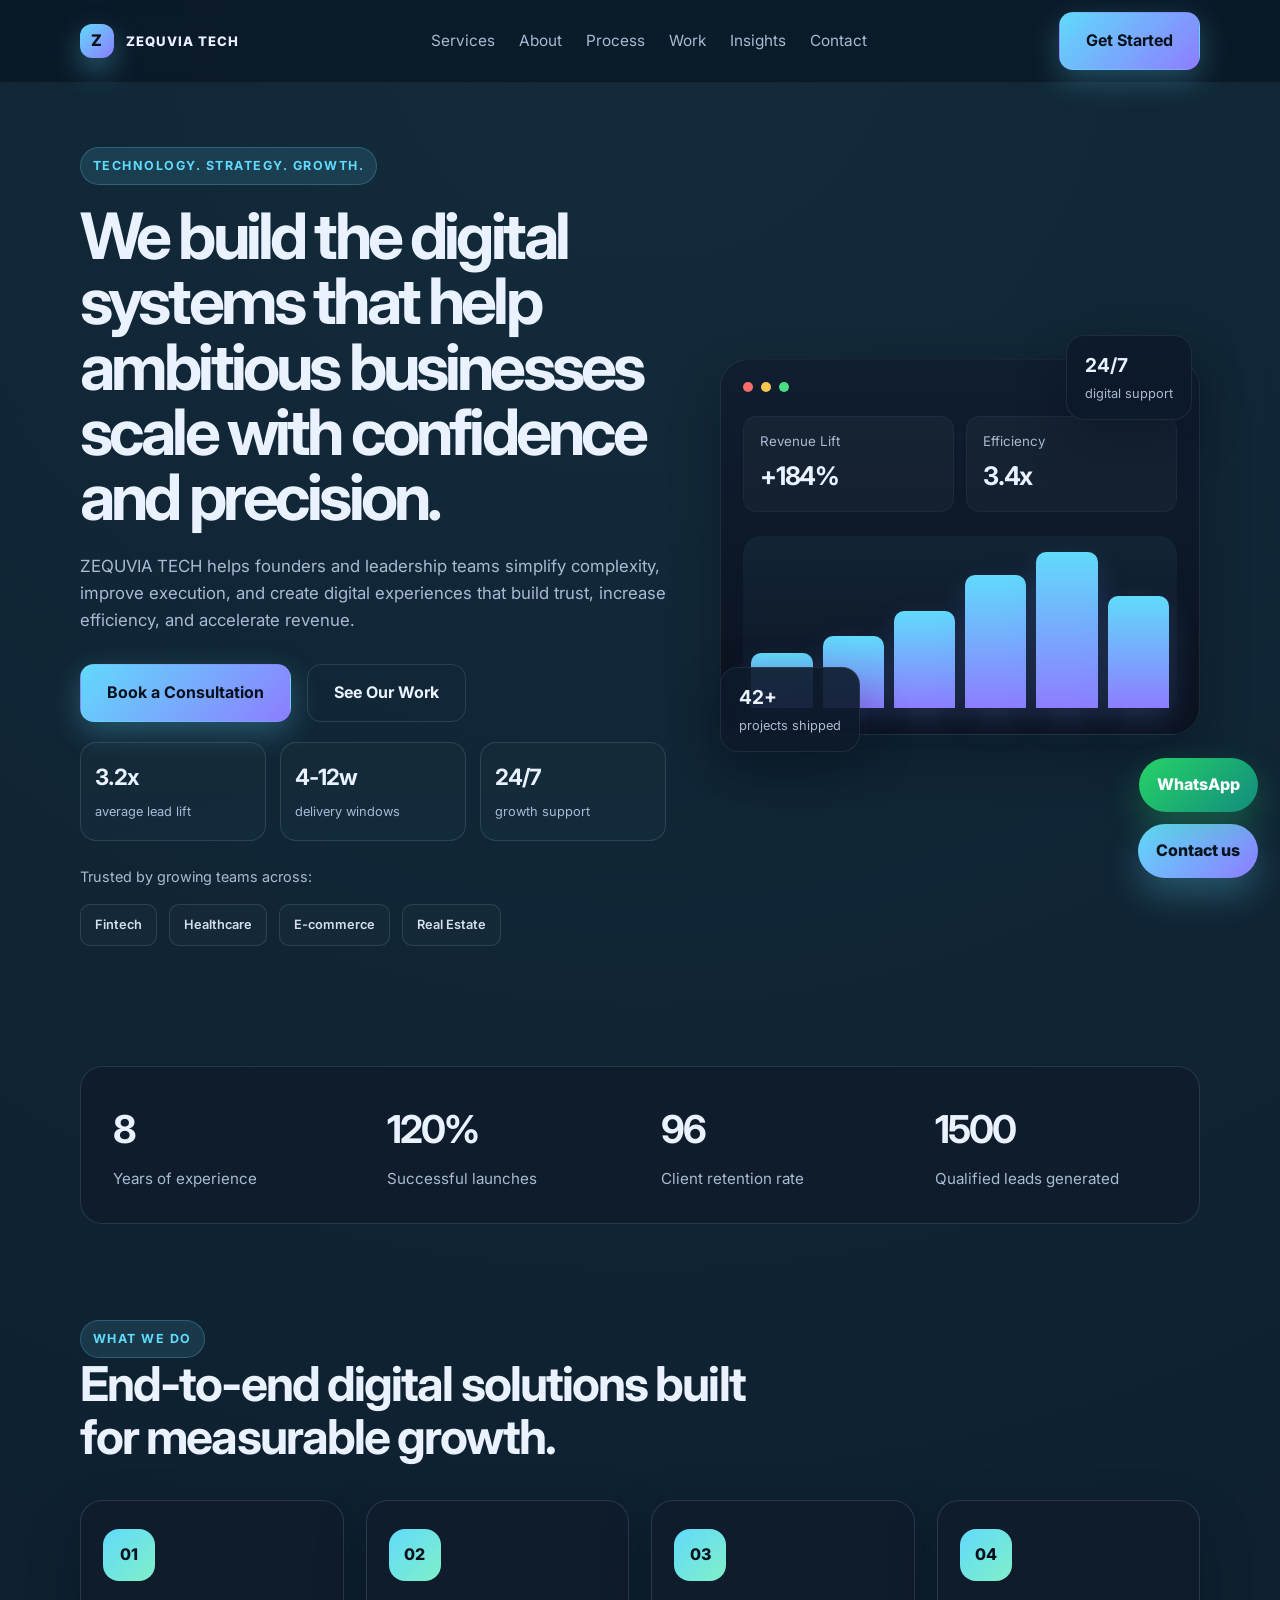
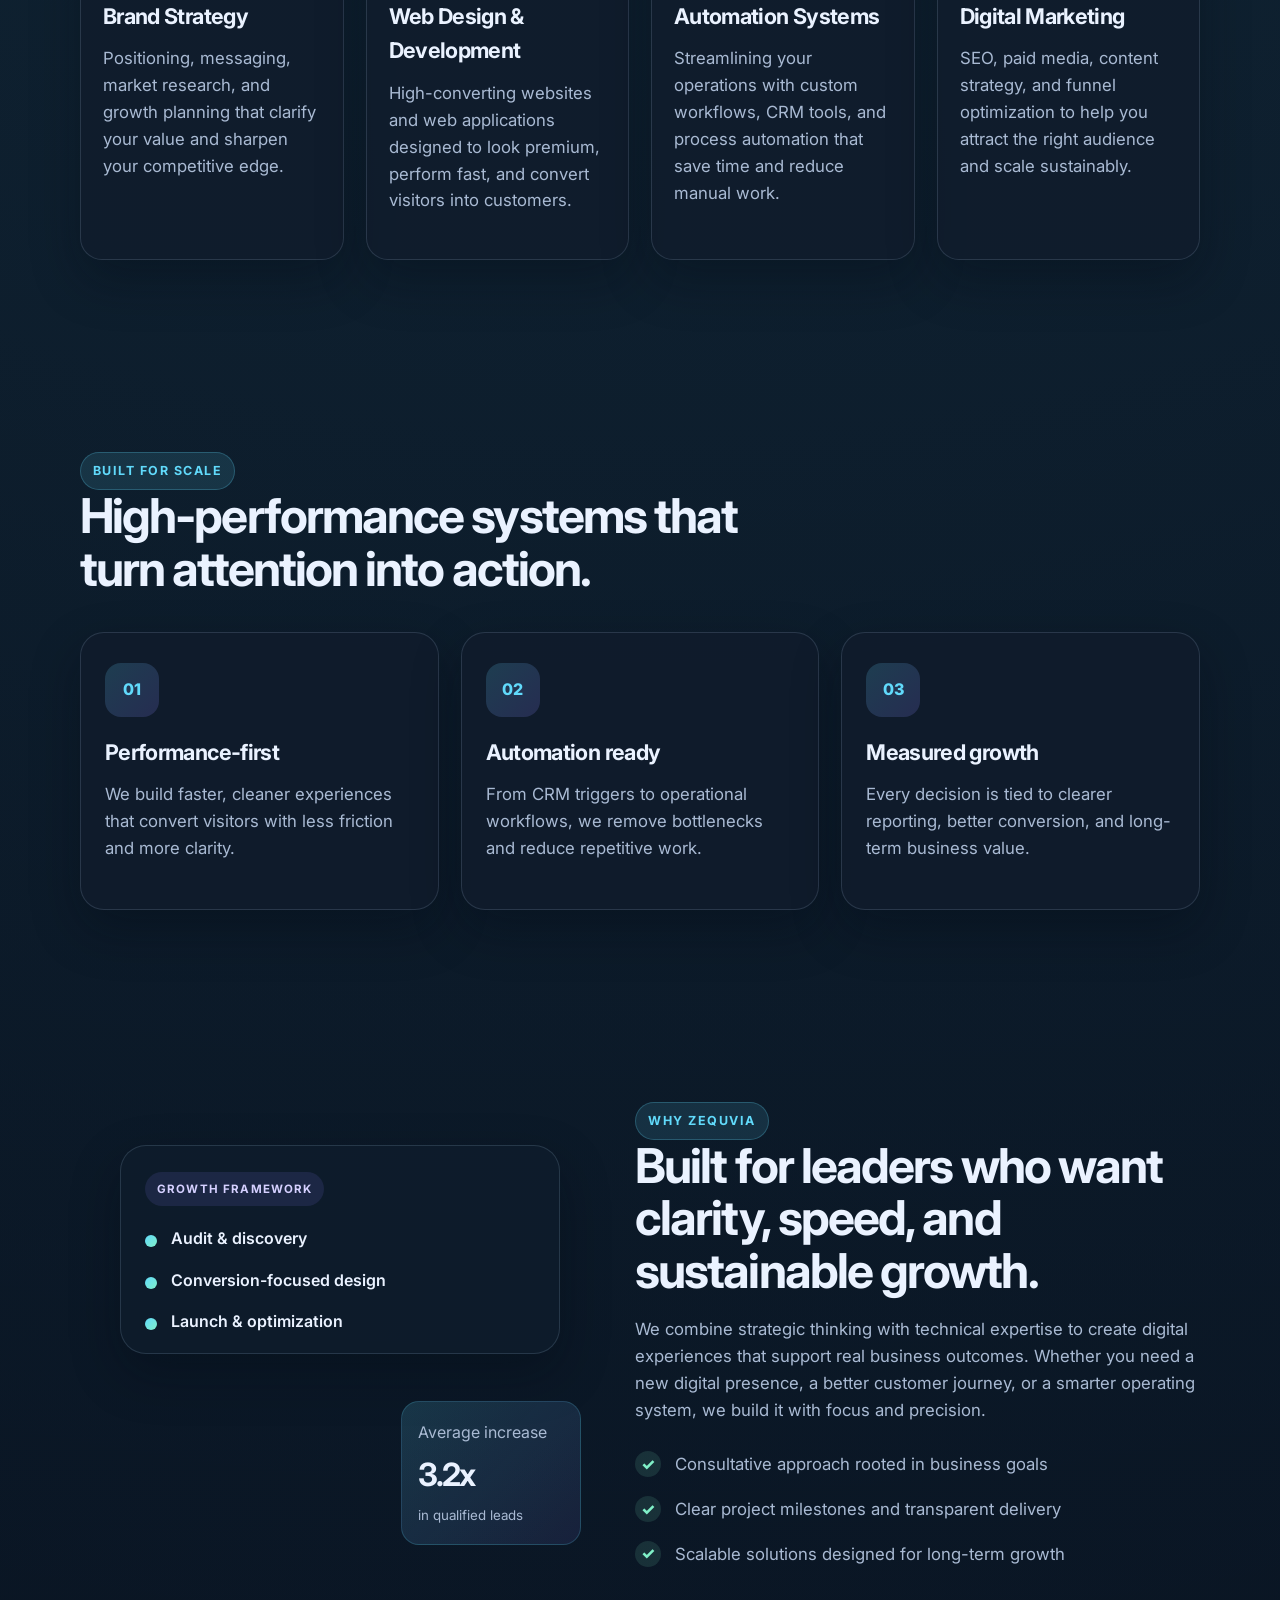
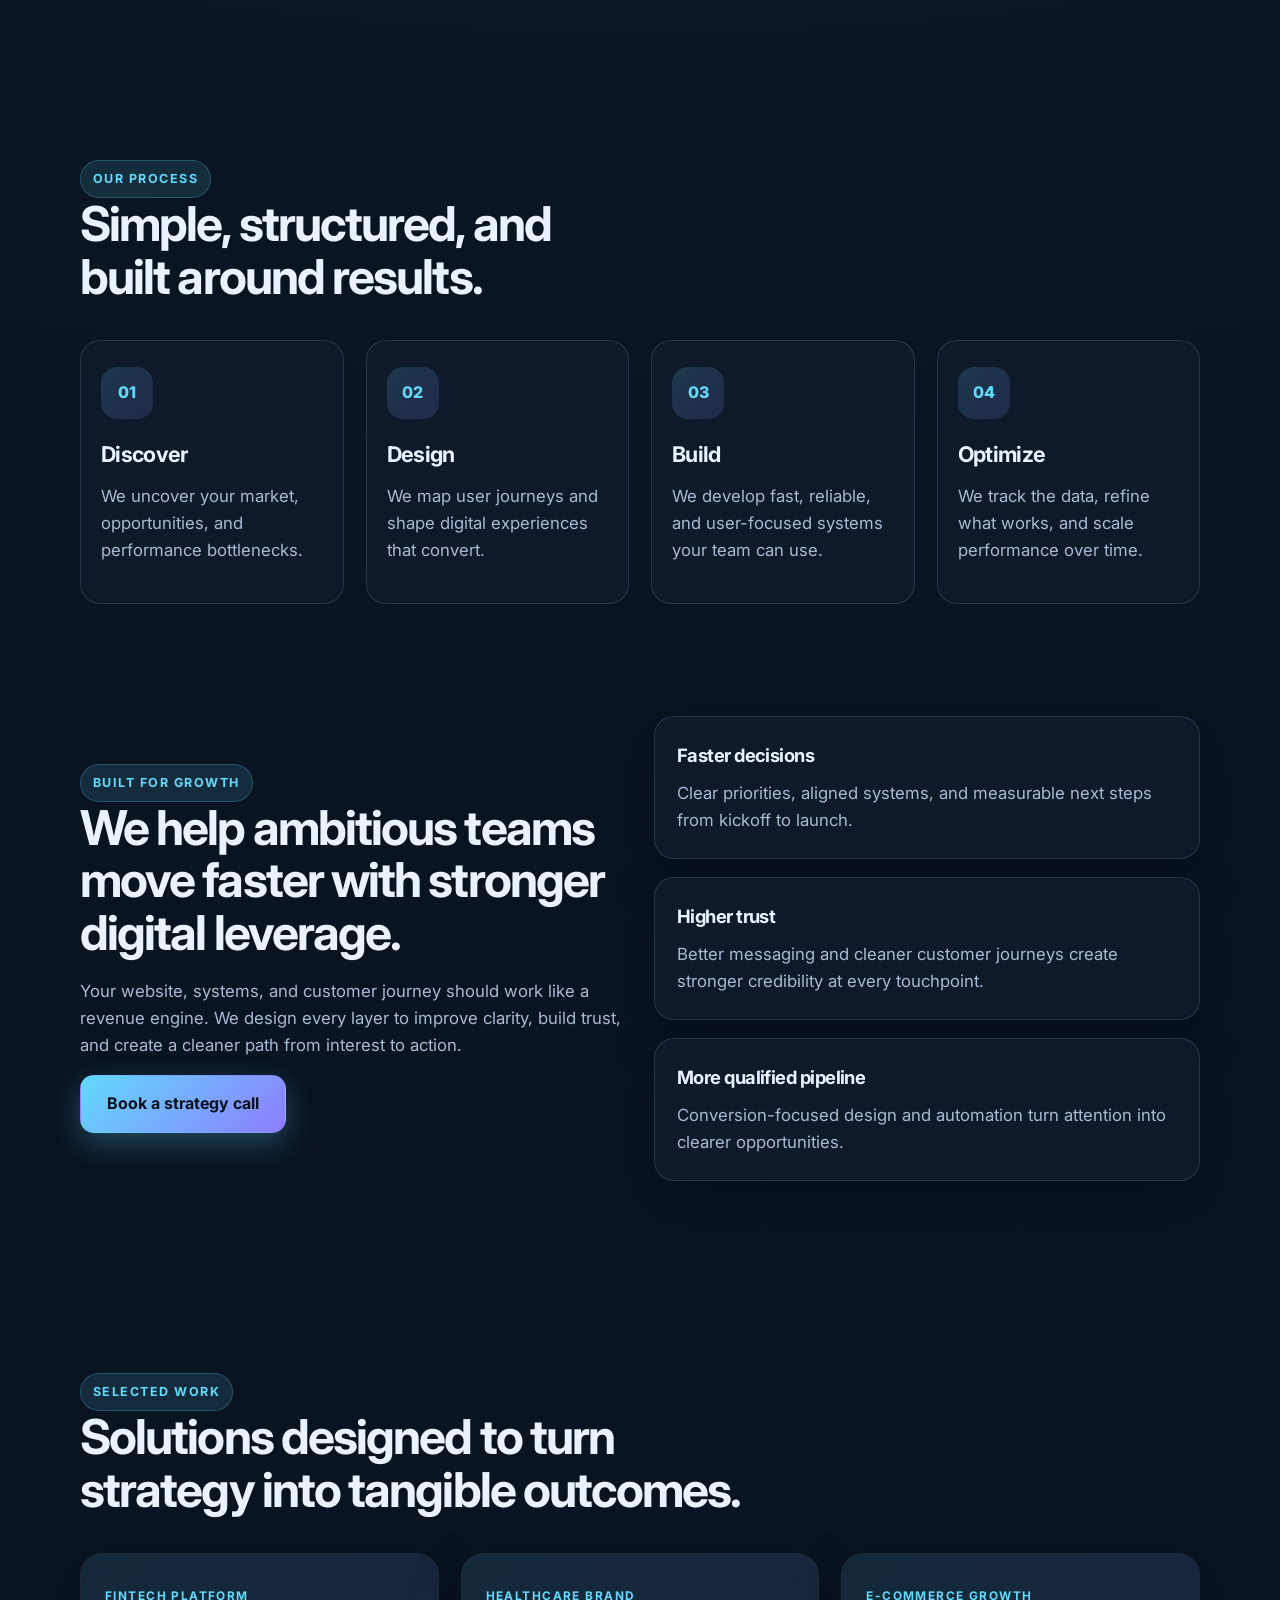
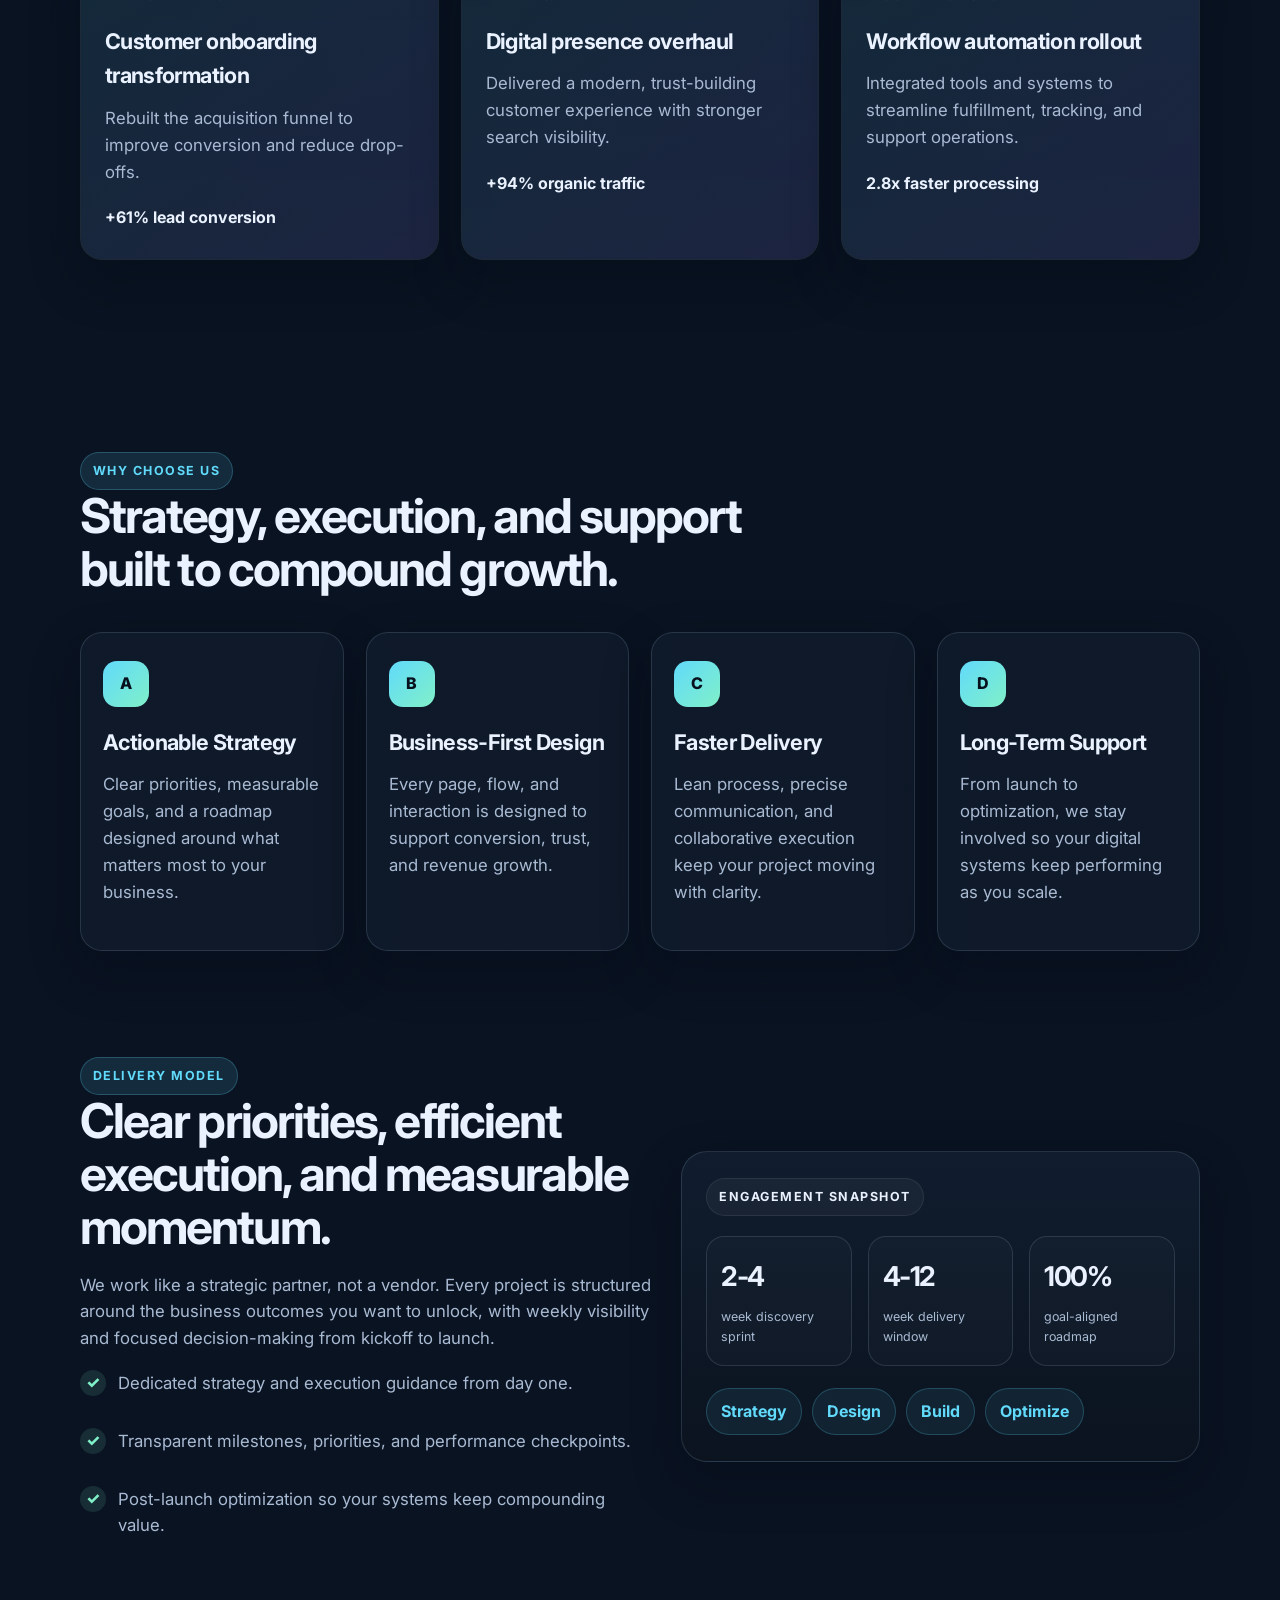
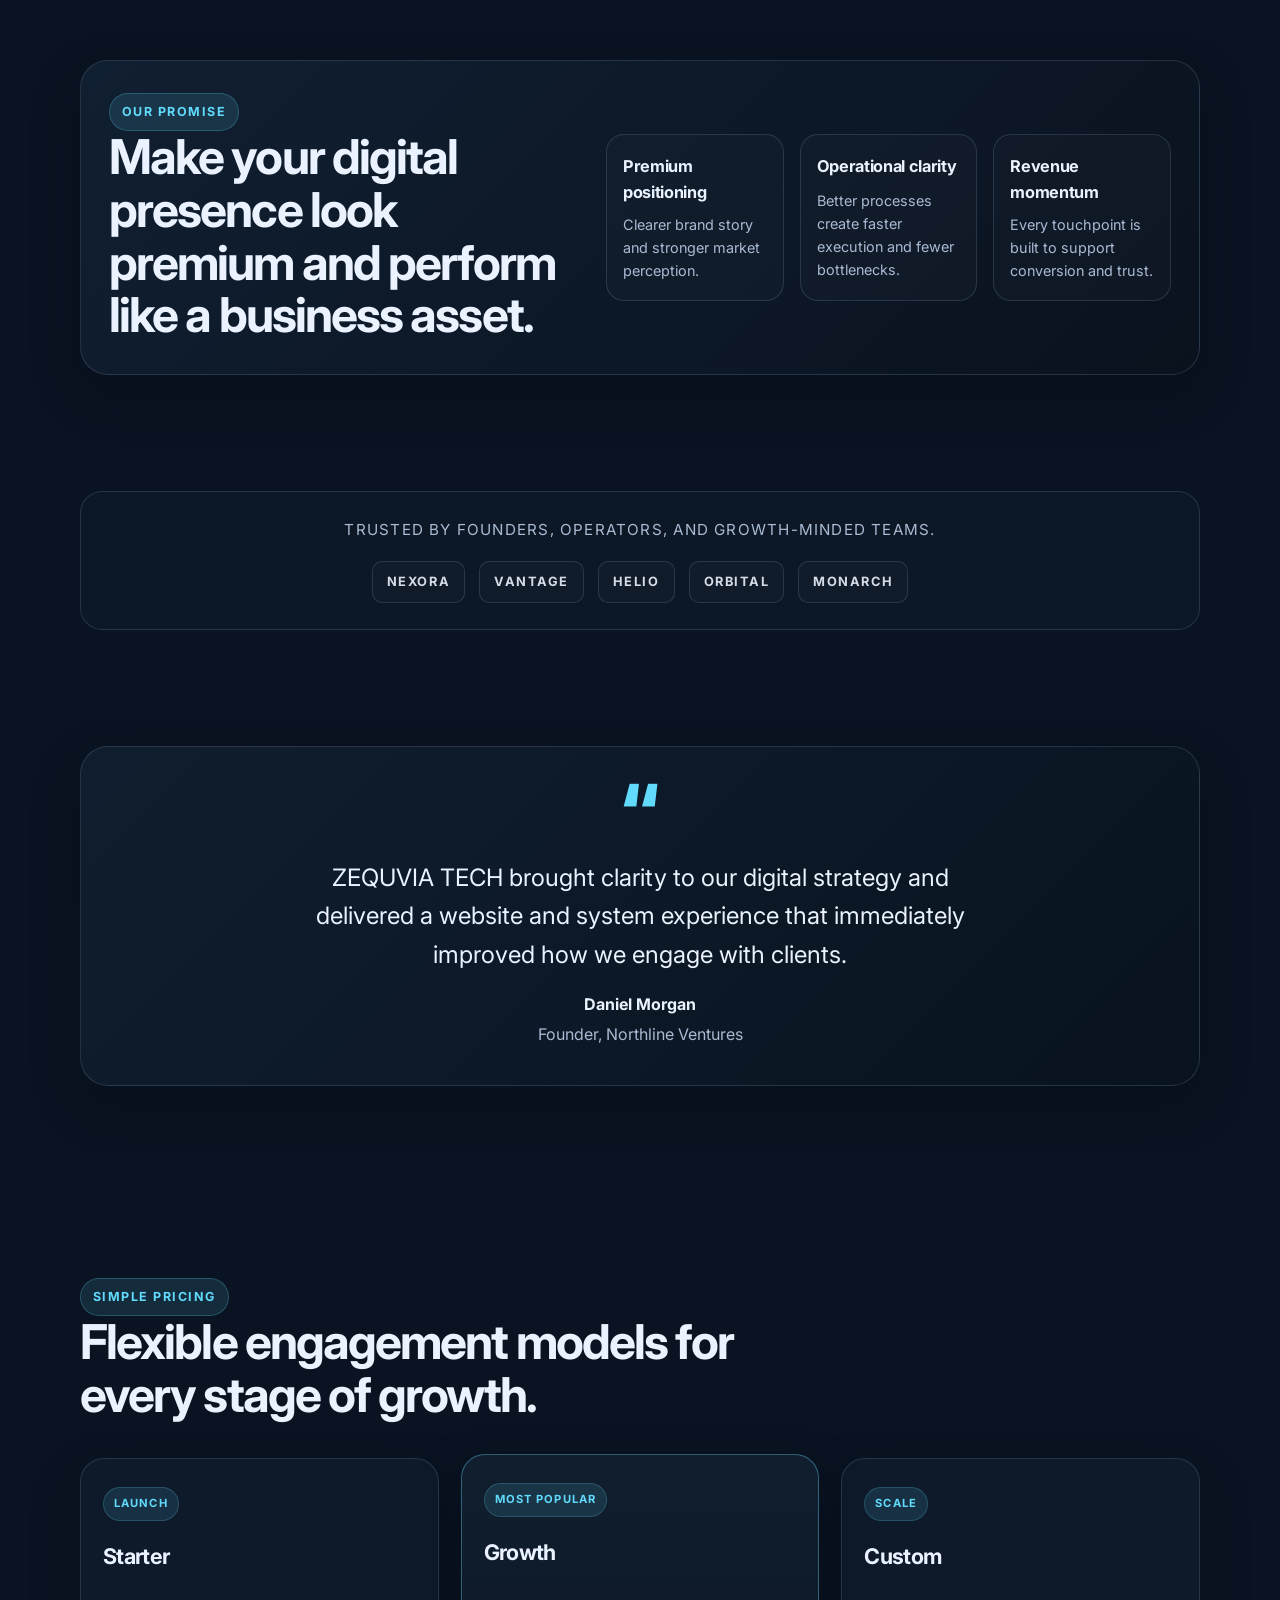
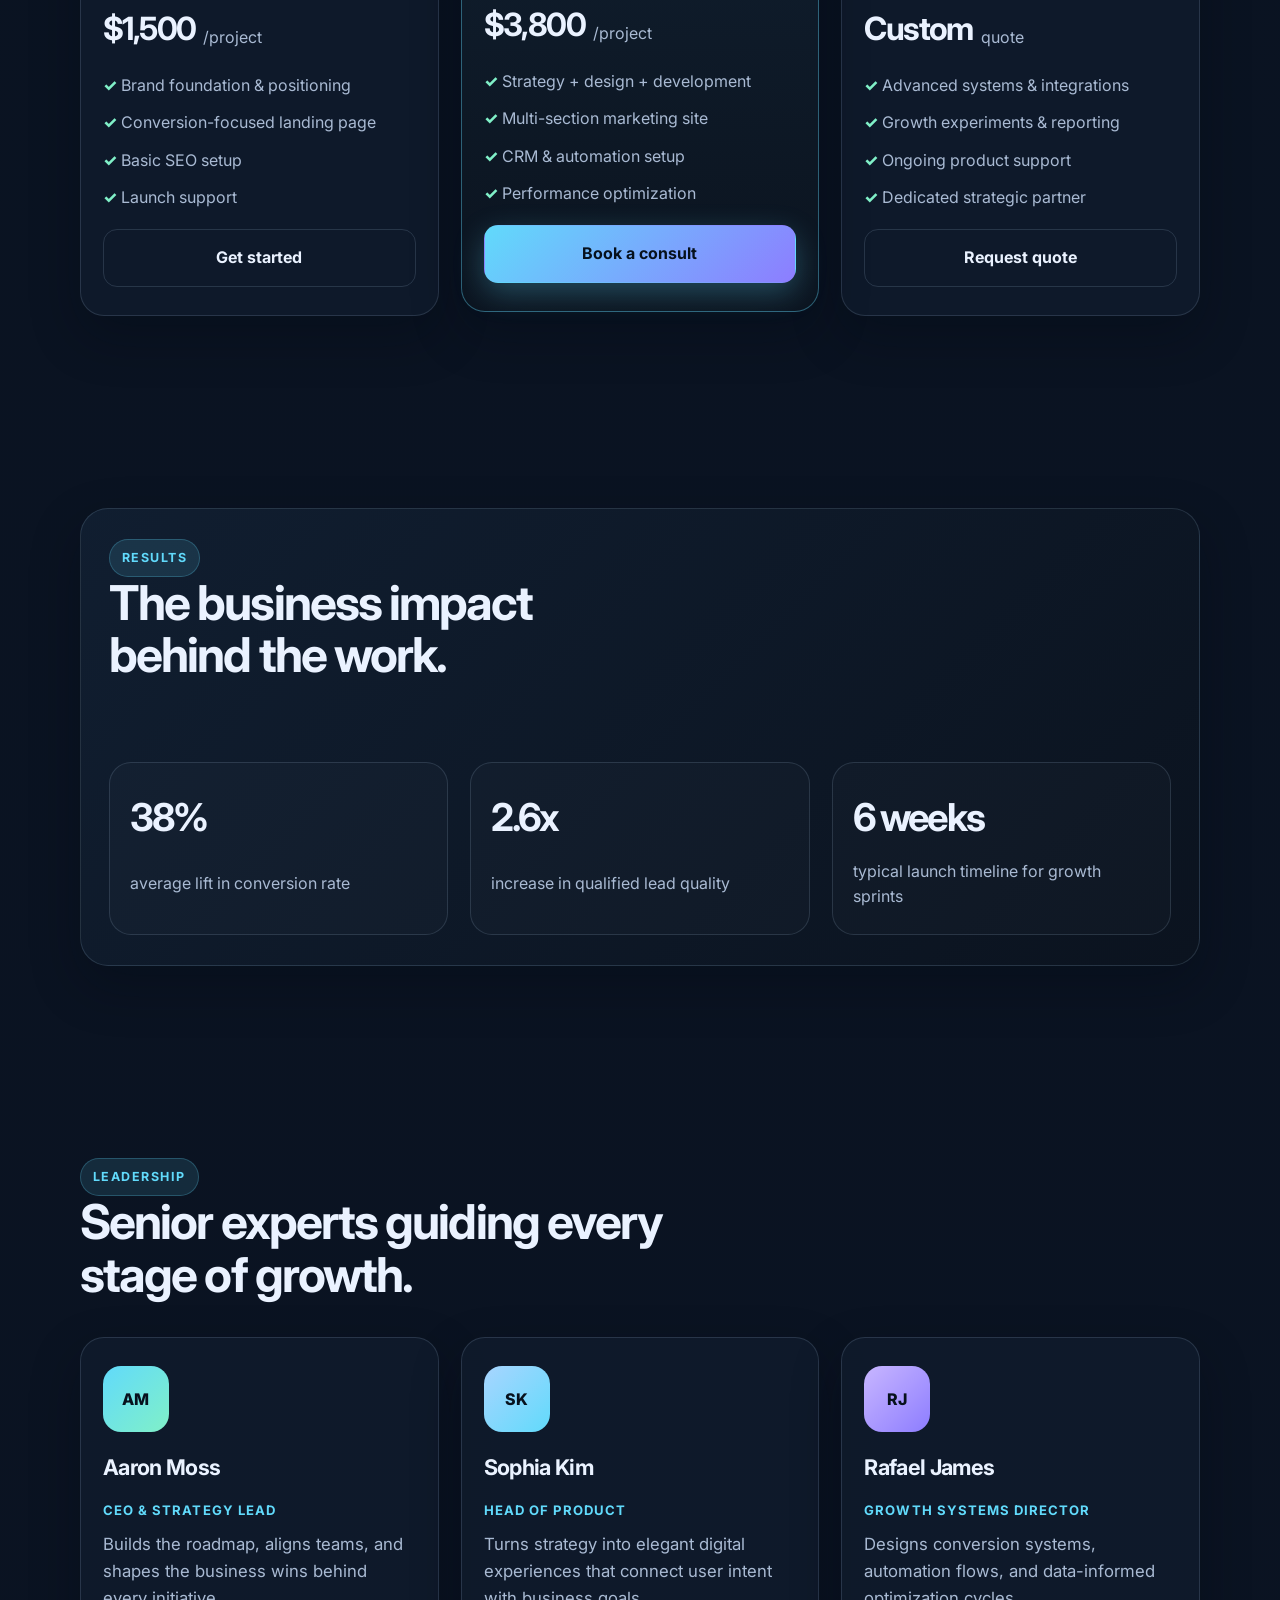
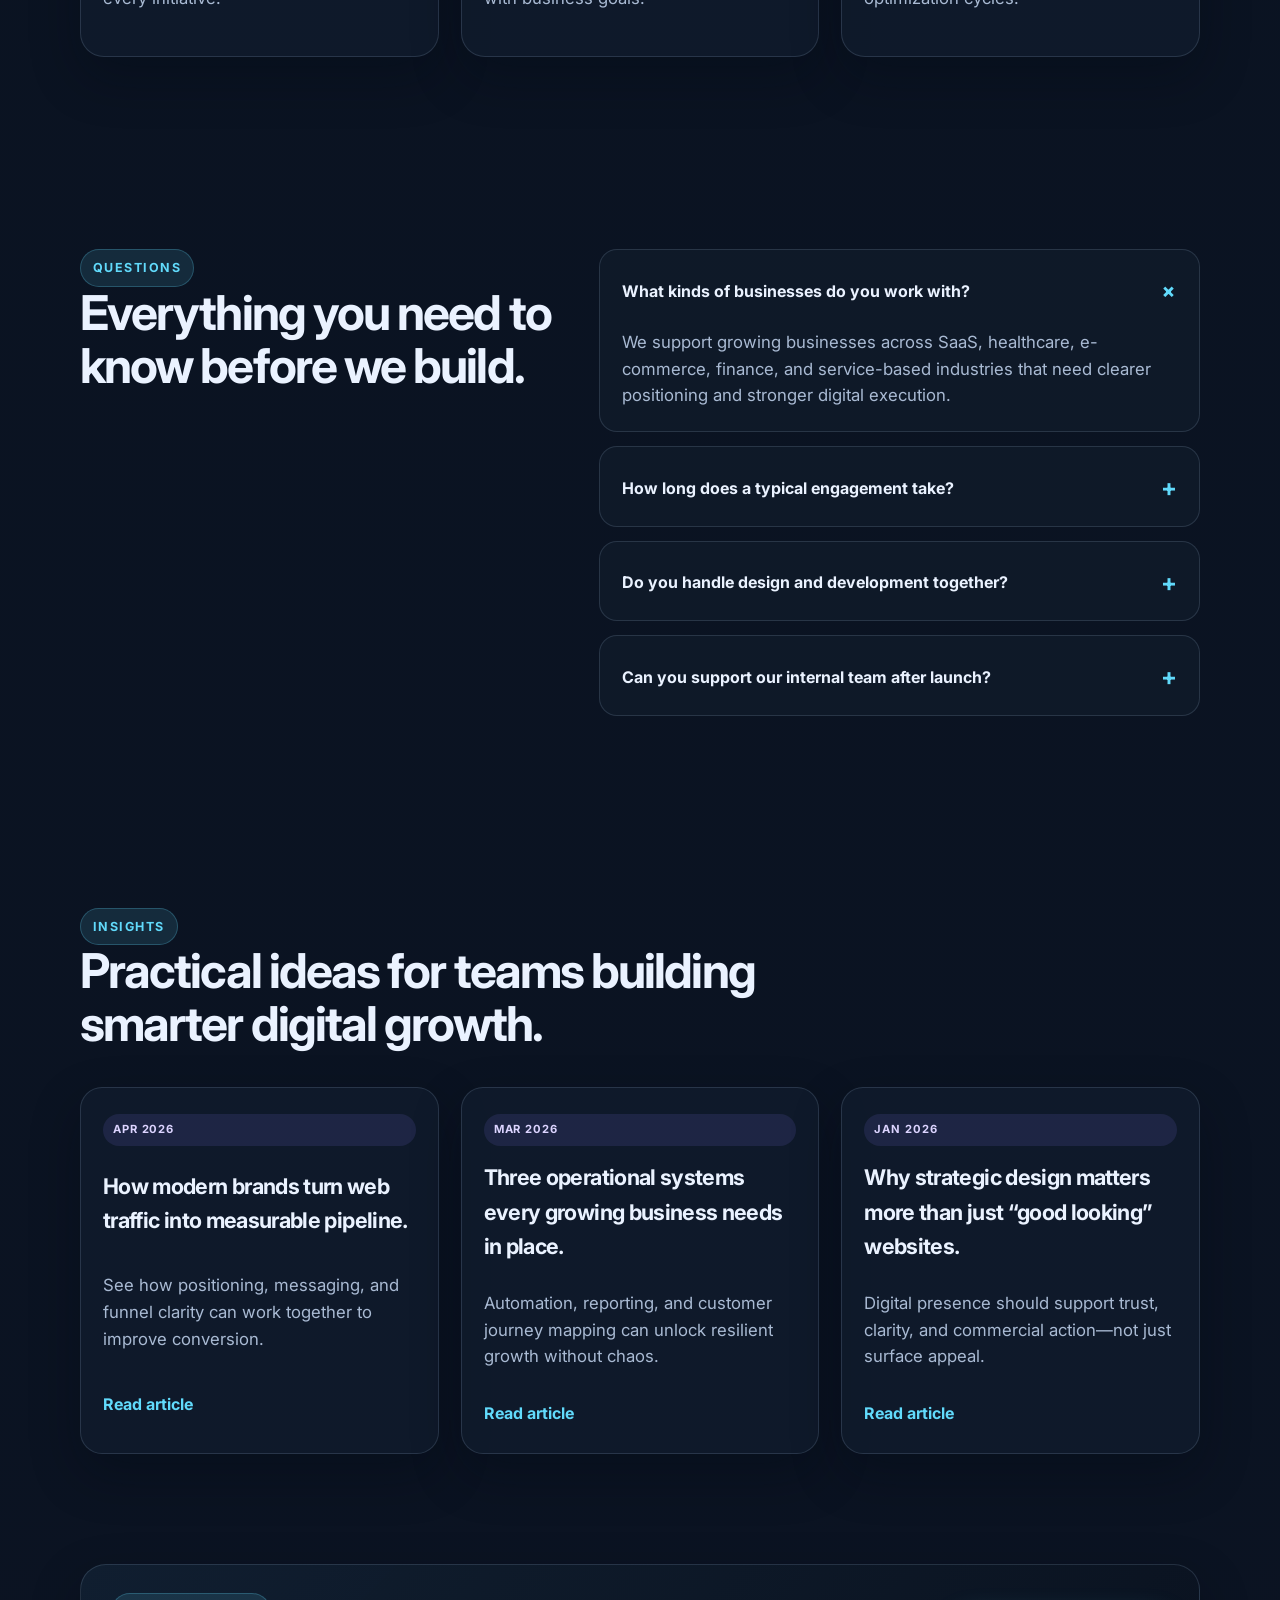
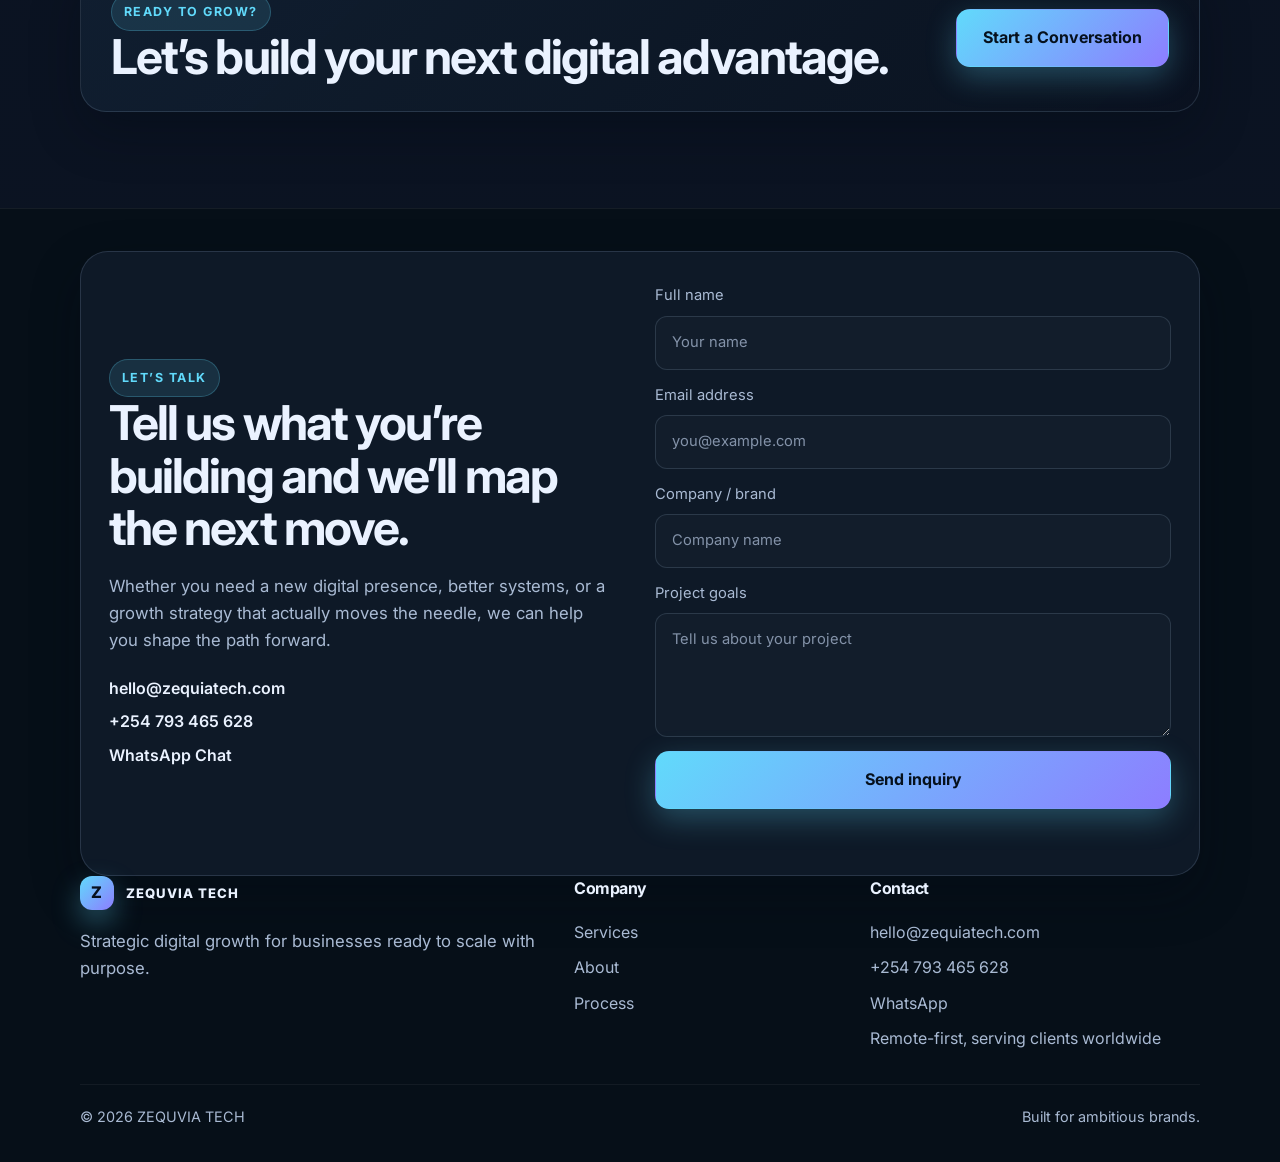
==== index.html @ c51089ab "Initial commit for ZEQUVIA TECH website" ====
<!DOCTYPE html>
<html lang="en">
  <head>
    <meta charset="UTF-8" />
    <meta name="viewport" content="width=device-width, initial-scale=1.0" />
    <meta
      name="description"
      content="ZEQUVIA TECH helps businesses grow through strategy, software, digital transformation, and marketing systems."
    />
    <title>ZEQUVIA TECH | Digital Growth & Technology</title>
    <link rel="preconnect" href="https://fonts.googleapis.com" />
    <link rel="preconnect" href="https://fonts.gstatic.com" crossorigin />
    <link
      href="https://fonts.googleapis.com/css2?family=Inter:wght@400;500;600;700;800;900&display=swap"
      rel="stylesheet"
    />
    <link rel="stylesheet" href="styles.css" />
  </head>
  <body>
    <header class="site-header">
      <div class="container nav-wrap">
        <a href="#top" class="brand" aria-label="ZEQUVIA TECH home">
          <span class="brand-mark">Z</span>
          <span class="brand-text">ZEQUVIA TECH</span>
        </a>

        <button class="nav-toggle" aria-label="Toggle menu" aria-expanded="false">
          <span></span>
          <span></span>
          <span></span>
        </button>

        <nav class="site-nav" aria-label="Main navigation">
          <a href="services.html">Services</a>
          <a href="about.html">About</a>
          <a href="#process">Process</a>
          <a href="#work">Work</a>
          <a href="blog.html">Insights</a>
          <a href="contact.html">Contact</a>
        </nav>

        <a href="contact.html" class="btn btn-primary nav-cta">Get Started</a>
      </div>
    </header>

    <main id="top">
      <section class="hero section">
        <div class="container hero-grid">
          <div class="hero-copy">
            <span class="eyebrow">Technology. Strategy. Growth.</span>
            <h1>We build the digital systems that help ambitious businesses scale with confidence and precision.</h1>
            <p>
              ZEQUVIA TECH helps founders and leadership teams simplify complexity, improve execution,
              and create digital experiences that build trust, increase efficiency, and accelerate revenue.
            </p>

            <div class="hero-actions">
              <a href="#contact" class="btn btn-primary">Book a Consultation</a>
              <a href="#work" class="btn btn-secondary">See Our Work</a>
            </div>

            <div class="hero-proof-grid" aria-label="Key business outcomes">
              <div>
                <strong>3.2x</strong>
                <span>average lead lift</span>
              </div>
              <div>
                <strong>4-12w</strong>
                <span>delivery windows</span>
              </div>
              <div>
                <strong>24/7</strong>
                <span>growth support</span>
              </div>
            </div>

            <div class="hero-trust">
              <p>Trusted by growing teams across:</p>
              <div class="logo-row" aria-label="Industry sectors">
                <span>Fintech</span>
                <span>Healthcare</span>
                <span>E-commerce</span>
                <span>Real Estate</span>
              </div>
            </div>
          </div>

          <div class="hero-visual" aria-label="Digital strategy illustration">
            <div class="dashboard-card main-card">
              <div class="card-header">
                <span class="dot red"></span>
                <span class="dot amber"></span>
                <span class="dot green"></span>
              </div>
              <div class="stats-grid">
                <div>
                  <small>Revenue Lift</small>
                  <strong>+184%</strong>
                </div>
                <div>
                  <small>Efficiency</small>
                  <strong>3.4x</strong>
                </div>
              </div>
              <div class="chart-bars" aria-hidden="true">
                <span style="height: 35%"></span>
                <span style="height: 46%"></span>
                <span style="height: 62%"></span>
                <span style="height: 85%"></span>
                <span style="height: 100%"></span>
                <span style="height: 72%"></span>
              </div>
            </div>

            <div class="floating-badge badge-one">
              <strong>42+</strong>
              <span>projects shipped</span>
            </div>

            <div class="floating-badge badge-two">
              <strong>24/7</strong>
              <span>digital support</span>
            </div>
          </div>
        </div>
      </section>

      <section class="metrics">
        <div class="container metrics-grid">
          <div class="metric-item">
            <strong class="count-up" data-target="8">0</strong>
            <span>Years of experience</span>
          </div>
          <div class="metric-item">
            <strong class="count-up" data-target="120">0</strong>
            <span>Successful launches</span>
          </div>
          <div class="metric-item">
            <strong class="count-up" data-target="96">0</strong>
            <span>Client retention rate</span>
          </div>
          <div class="metric-item">
            <strong class="count-up" data-target="1500">0</strong>
            <span>Qualified leads generated</span>
          </div>
        </div>
      </section>

      <section id="services" class="section services">
        <div class="container">
          <div class="section-heading">
            <span class="eyebrow">What we do</span>
            <h2>End-to-end digital solutions built for measurable growth.</h2>
          </div>

          <div class="card-grid services-grid">
            <article class="info-card">
              <div class="icon-wrap">01</div>
              <h3>Brand Strategy</h3>
              <p>
                Positioning, messaging, market research, and growth planning that
                clarify your value and sharpen your competitive edge.
              </p>
            </article>

            <article class="info-card">
              <div class="icon-wrap">02</div>
              <h3>Web Design & Development</h3>
              <p>
                High-converting websites and web applications designed to look
                premium, perform fast, and convert visitors into customers.
              </p>
            </article>

            <article class="info-card">
              <div class="icon-wrap">03</div>
              <h3>Automation Systems</h3>
              <p>
                Streamlining your operations with custom workflows, CRM tools, and
                process automation that save time and reduce manual work.
              </p>
            </article>

            <article class="info-card">
              <div class="icon-wrap">04</div>
              <h3>Digital Marketing</h3>
              <p>
                SEO, paid media, content strategy, and funnel optimization to help
                you attract the right audience and scale sustainably.
              </p>
            </article>
          </div>
        </div>
      </section>

      <section class="section capability">
        <div class="container">
          <div class="section-heading">
            <span class="eyebrow">Built for scale</span>
            <h2>High-performance systems that turn attention into action.</h2>
          </div>

          <div class="capability-grid">
            <article class="capability-card reveal">
              <div class="capability-icon">01</div>
              <h3>Performance-first</h3>
              <p>We build faster, cleaner experiences that convert visitors with less friction and more clarity.</p>
            </article>

            <article class="capability-card reveal">
              <div class="capability-icon">02</div>
              <h3>Automation ready</h3>
              <p>From CRM triggers to operational workflows, we remove bottlenecks and reduce repetitive work.</p>
            </article>

            <article class="capability-card reveal">
              <div class="capability-icon">03</div>
              <h3>Measured growth</h3>
              <p>Every decision is tied to clearer reporting, better conversion, and long-term business value.</p>
            </article>
          </div>
        </div>
      </section>

      <section id="about" class="section about">
        <div class="container about-grid">
          <div class="about-visual reveal">
            <div class="panel large-panel">
              <div class="panel-tag">Growth framework</div>
              <ul>
                <li>Audit & discovery</li>
                <li>Conversion-focused design</li>
                <li>Launch & optimization</li>
              </ul>
            </div>
            <div class="mini-panel">
              <span>Average increase</span>
              <strong>3.2x</strong>
              <small>in qualified leads</small>
            </div>
          </div>

          <div class="about-copy reveal">
            <span class="eyebrow">Why ZEQUVIA</span>
            <h2>Built for leaders who want clarity, speed, and sustainable growth.</h2>
            <p>
              We combine strategic thinking with technical expertise to create
              digital experiences that support real business outcomes. Whether you
              need a new digital presence, a better customer journey, or a smarter
              operating system, we build it with focus and precision.
            </p>
            <div class="check-list">
              <div>
                <span>✓</span>
                <p>Consultative approach rooted in business goals</p>
              </div>
              <div>
                <span>✓</span>
                <p>Clear project milestones and transparent delivery</p>
              </div>
              <div>
                <span>✓</span>
                <p>Scalable solutions designed for long-term growth</p>
              </div>
            </div>
          </div>
        </div>
      </section>

      <section id="process" class="section process">
        <div class="container">
          <div class="section-heading narrow">
            <span class="eyebrow">Our process</span>
            <h2>Simple, structured, and built around results.</h2>
          </div>

          <div class="timeline">
            <div class="timeline-item">
              <span>01</span>
              <div>
                <h3>Discover</h3>
                <p>We uncover your market, opportunities, and performance bottlenecks.</p>
              </div>
            </div>
            <div class="timeline-item">
              <span>02</span>
              <div>
                <h3>Design</h3>
                <p>We map user journeys and shape digital experiences that convert.</p>
              </div>
            </div>
            <div class="timeline-item">
              <span>03</span>
              <div>
                <h3>Build</h3>
                <p>We develop fast, reliable, and user-focused systems your team can use.</p>
              </div>
            </div>
            <div class="timeline-item">
              <span>04</span>
              <div>
                <h3>Optimize</h3>
                <p>We track the data, refine what works, and scale performance over time.</p>
              </div>
            </div>
          </div>
        </div>
      </section>

      <section class="section business-outcomes">
        <div class="container outcomes-grid">
          <div class="outcomes-copy reveal">
            <span class="eyebrow">Built for growth</span>
            <h2>We help ambitious teams move faster with stronger digital leverage.</h2>
            <p>
              Your website, systems, and customer journey should work like a revenue engine. We design every layer to improve clarity, build trust, and create a cleaner path from interest to action.
            </p>
            <a href="contact.html" class="btn btn-primary">Book a strategy call</a>
          </div>

          <div class="outcomes-stack reveal">
            <article class="outcome-card">
              <strong>Faster decisions</strong>
              <p>Clear priorities, aligned systems, and measurable next steps from kickoff to launch.</p>
            </article>
            <article class="outcome-card">
              <strong>Higher trust</strong>
              <p>Better messaging and cleaner customer journeys create stronger credibility at every touchpoint.</p>
            </article>
            <article class="outcome-card">
              <strong>More qualified pipeline</strong>
              <p>Conversion-focused design and automation turn attention into clearer opportunities.</p>
            </article>
          </div>
        </div>
      </section>

      <section id="work" class="section work">
        <div class="container">
          <div class="section-heading">
            <span class="eyebrow">Selected work</span>
            <h2>Solutions designed to turn strategy into tangible outcomes.</h2>
          </div>

          <div class="case-grid">
            <article class="case-card case-one">
              <div class="case-label">Fintech platform</div>
              <h3>Customer onboarding transformation</h3>
              <p>
                Rebuilt the acquisition funnel to improve conversion and reduce drop-offs.
              </p>
              <span>+61% lead conversion</span>
            </article>

            <article class="case-card case-two">
              <div class="case-label">Healthcare brand</div>
              <h3>Digital presence overhaul</h3>
              <p>
                Delivered a modern, trust-building customer experience with stronger search visibility.
              </p>
              <span>+94% organic traffic</span>
            </article>

            <article class="case-card case-three">
              <div class="case-label">E-commerce growth</div>
              <h3>Workflow automation rollout</h3>
              <p>
                Integrated tools and systems to streamline fulfillment, tracking, and support operations.
              </p>
              <span>2.8x faster processing</span>
            </article>
          </div>
        </div>
      </section>

      <section class="section benefits">
        <div class="container">
          <div class="section-heading">
            <span class="eyebrow">Why choose us</span>
            <h2>Strategy, execution, and support built to compound growth.</h2>
          </div>

          <div class="benefit-grid">
            <article class="benefit-card">
              <div class="mini-icon">A</div>
              <h3>Actionable Strategy</h3>
              <p>Clear priorities, measurable goals, and a roadmap designed around what matters most to your business.</p>
            </article>

            <article class="benefit-card">
              <div class="mini-icon">B</div>
              <h3>Business-First Design</h3>
              <p>Every page, flow, and interaction is designed to support conversion, trust, and revenue growth.</p>
            </article>

            <article class="benefit-card">
              <div class="mini-icon">C</div>
              <h3>Faster Delivery</h3>
              <p>Lean process, precise communication, and collaborative execution keep your project moving with clarity.</p>
            </article>

            <article class="benefit-card">
              <div class="mini-icon">D</div>
              <h3>Long-Term Support</h3>
              <p>From launch to optimization, we stay involved so your digital systems keep performing as you scale.</p>
            </article>
          </div>
        </div>
      </section>

      <section class="section client-journey">
        <div class="container client-journey-grid">
          <div class="journey-copy reveal">
            <span class="eyebrow">Delivery model</span>
            <h2>Clear priorities, efficient execution, and measurable momentum.</h2>
            <p>
              We work like a strategic partner, not a vendor. Every project is structured around the business outcomes you want to unlock, with weekly visibility and focused decision-making from kickoff to launch.
            </p>
            <div class="mini-list">
              <div>
                <span>✓</span>
                <p>Dedicated strategy and execution guidance from day one.</p>
              </div>
              <div>
                <span>✓</span>
                <p>Transparent milestones, priorities, and performance checkpoints.</p>
              </div>
              <div>
                <span>✓</span>
                <p>Post-launch optimization so your systems keep compounding value.</p>
              </div>
            </div>
          </div>

          <div class="journey-panel reveal">
            <div class="journey-topline">
              <span class="eyebrow light">Engagement snapshot</span>
            </div>
            <div class="journey-stats">
              <div>
                <strong>2-4</strong>
                <span>week discovery sprint</span>
              </div>
              <div>
                <strong>4-12</strong>
                <span>week delivery window</span>
              </div>
              <div>
                <strong>100%</strong>
                <span>goal-aligned roadmap</span>
              </div>
            </div>
            <div class="journey-metrics">
              <div class="metric-pill">Strategy</div>
              <div class="metric-pill">Design</div>
              <div class="metric-pill">Build</div>
              <div class="metric-pill">Optimize</div>
            </div>
          </div>
        </div>
      </section>

      <section class="section brand-promise">
        <div class="container promise-box reveal">
          <div class="promise-copy">
            <span class="eyebrow">Our promise</span>
            <h2>Make your digital presence look premium and perform like a business asset.</h2>
          </div>
          <div class="promise-points">
            <div>
              <strong>Premium positioning</strong>
              <span>Clearer brand story and stronger market perception.</span>
            </div>
            <div>
              <strong>Operational clarity</strong>
              <span>Better processes create faster execution and fewer bottlenecks.</span>
            </div>
            <div>
              <strong>Revenue momentum</strong>
              <span>Every touchpoint is built to support conversion and trust.</span>
            </div>
          </div>
        </div>
      </section>

      <section class="section trust-strip">
        <div class="container trust-box">
          <p>Trusted by founders, operators, and growth-minded teams.</p>
          <div class="trust-row" aria-label="Client brands">
            <span>NEXORA</span>
            <span>VANTAGE</span>
            <span>HELIO</span>
            <span>ORBITAL</span>
            <span>MONARCH</span>
          </div>
        </div>
      </section>

      <section class="section testimonial">
        <div class="container testimonial-box">
          <div class="quote-mark">“</div>
          <p>
            ZEQUVIA TECH brought clarity to our digital strategy and delivered a
            website and system experience that immediately improved how we engage with clients.
          </p>
          <div class="person">
            <strong>Daniel Morgan</strong>
            <span>Founder, Northline Ventures</span>
          </div>
        </div>
      </section>

      <section class="section pricing">
        <div class="container">
          <div class="section-heading">
            <span class="eyebrow">Simple pricing</span>
            <h2>Flexible engagement models for every stage of growth.</h2>
          </div>

          <div class="pricing-grid">
            <article class="price-card">
              <span class="plan-tag">Launch</span>
              <h3>Starter</h3>
              <div class="price"><strong>$1,500</strong><span>/project</span></div>
              <ul>
                <li>Brand foundation & positioning</li>
                <li>Conversion-focused landing page</li>
                <li>Basic SEO setup</li>
                <li>Launch support</li>
              </ul>
              <a href="#contact" class="btn btn-secondary">Get started</a>
            </article>

            <article class="price-card featured">
              <span class="plan-tag">Most popular</span>
              <h3>Growth</h3>
              <div class="price"><strong>$3,800</strong><span>/project</span></div>
              <ul>
                <li>Strategy + design + development</li>
                <li>Multi-section marketing site</li>
                <li>CRM & automation setup</li>
                <li>Performance optimization</li>
              </ul>
              <a href="#contact" class="btn btn-primary">Book a consult</a>
            </article>

            <article class="price-card">
              <span class="plan-tag">Scale</span>
              <h3>Custom</h3>
              <div class="price"><strong>Custom</strong><span>quote</span></div>
              <ul>
                <li>Advanced systems & integrations</li>
                <li>Growth experiments & reporting</li>
                <li>Ongoing product support</li>
                <li>Dedicated strategic partner</li>
              </ul>
              <a href="#contact" class="btn btn-secondary">Request quote</a>
            </article>
          </div>
        </div>
      </section>

      <section class="section results">
        <div class="container results-box">
          <div class="section-heading narrow">
            <span class="eyebrow">Results</span>
            <h2>The business impact behind the work.</h2>
          </div>

          <div class="results-grid">
            <div class="result-item">
              <strong>38%</strong>
              <span>average lift in conversion rate</span>
            </div>
            <div class="result-item">
              <strong>2.6x</strong>
              <span>increase in qualified lead quality</span>
            </div>
            <div class="result-item">
              <strong>6 weeks</strong>
              <span>typical launch timeline for growth sprints</span>
            </div>
          </div>
        </div>
      </section>

      <section class="section team">
        <div class="container">
          <div class="section-heading">
            <span class="eyebrow">Leadership</span>
            <h2>Senior experts guiding every stage of growth.</h2>
          </div>

          <div class="team-grid">
            <article class="team-card">
              <div class="avatar avatar-one">AM</div>
              <h3>Aaron Moss</h3>
              <span>CEO & Strategy Lead</span>
              <p>Builds the roadmap, aligns teams, and shapes the business wins behind every initiative.</p>
            </article>

            <article class="team-card">
              <div class="avatar avatar-two">SK</div>
              <h3>Sophia Kim</h3>
              <span>Head of Product</span>
              <p>Turns strategy into elegant digital experiences that connect user intent with business goals.</p>
            </article>

            <article class="team-card">
              <div class="avatar avatar-three">RJ</div>
              <h3>Rafael James</h3>
              <span>Growth Systems Director</span>
              <p>Designs conversion systems, automation flows, and data-informed optimization cycles.</p>
            </article>
          </div>
        </div>
      </section>

      <section class="section faq">
        <div class="container faq-wrap">
          <div class="section-heading narrow">
            <span class="eyebrow">Questions</span>
            <h2>Everything you need to know before we build.</h2>
          </div>

          <div class="faq-list">
            <div class="faq-item active">
              <button class="faq-question" type="button">
                What kinds of businesses do you work with?
                <span>+</span>
              </button>
              <div class="faq-answer">
                <p>We support growing businesses across SaaS, healthcare, e-commerce, finance, and service-based industries that need clearer positioning and stronger digital execution.</p>
              </div>
            </div>

            <div class="faq-item">
              <button class="faq-question" type="button">
                How long does a typical engagement take?
                <span>+</span>
              </button>
              <div class="faq-answer">
                <p>Most projects range from 4 to 12 weeks depending on scope, discovery requirements, and the systems or assets involved in the rollout.</p>
              </div>
            </div>

            <div class="faq-item">
              <button class="faq-question" type="button">
                Do you handle design and development together?
                <span>+</span>
              </button>
              <div class="faq-answer">
                <p>Yes. Our process combines strategic planning, design direction, development, optimization, and launch support under one aligned workflow.</p>
              </div>
            </div>

            <div class="faq-item">
              <button class="faq-question" type="button">
                Can you support our internal team after launch?
                <span>+</span>
              </button>
              <div class="faq-answer">
                <p>Absolutely. We offer ongoing optimization, content support, performance reviews, and scaling guidance for teams that need a long-term digital partner.</p>
              </div>
            </div>
          </div>
        </div>
      </section>

      <section class="section insights">
        <div class="container">
          <div class="section-heading">
            <span class="eyebrow">Insights</span>
            <h2>Practical ideas for teams building smarter digital growth.</h2>
          </div>

          <div class="insights-grid">
            <article class="insight-card reveal">
              <span class="meta-date">Apr 2026</span>
              <h3>How modern brands turn web traffic into measurable pipeline.</h3>
              <p>See how positioning, messaging, and funnel clarity can work together to improve conversion.</p>
              <a href="blog.html">Read article</a>
            </article>

            <article class="insight-card reveal">
              <span class="meta-date">Mar 2026</span>
              <h3>Three operational systems every growing business needs in place.</h3>
              <p>Automation, reporting, and customer journey mapping can unlock resilient growth without chaos.</p>
              <a href="blog.html">Read article</a>
            </article>

            <article class="insight-card reveal">
              <span class="meta-date">Jan 2026</span>
              <h3>Why strategic design matters more than just “good looking” websites.</h3>
              <p>Digital presence should support trust, clarity, and commercial action—not just surface appeal.</p>
              <a href="blog.html">Read article</a>
            </article>
          </div>
        </div>
      </section>

      <section class="section cta-band">
        <div class="container cta-box">
          <div>
            <span class="eyebrow">Ready to grow?</span>
            <h2>Let’s build your next digital advantage.</h2>
          </div>
          <a href="mailto:hello@zequiatech.com" class="btn btn-primary">Start a Conversation</a>
        </div>
      </section>
    </main>

    <footer id="contact" class="site-footer">
      <div class="container contact-panel">
        <div class="contact-copy">
          <span class="eyebrow">Let’s talk</span>
          <h2>Tell us what you’re building and we’ll map the next move.</h2>
          <p>
            Whether you need a new digital presence, better systems, or a growth strategy that actually moves the needle, we can help you shape the path forward.
          </p>

          <div class="contact-meta">
            <a href="mailto:hello@zequiatech.com">hello@zequiatech.com</a>
            <a href="tel:+254793465628">+254 793 465 628</a>
            <a href="https://wa.me/254793465628?text=Hello%20ZEQUVIA%20TECH%2C%20I%20want%20to%20discuss%20a%20project%20with%20you." target="_blank" rel="noopener noreferrer">WhatsApp Chat</a>
          </div>
        </div>

        <form class="contact-form" id="contactForm">
          <label>
            Full name
            <input type="text" name="name" placeholder="Your name" required />
          </label>
          <label>
            Email address
            <input type="email" name="email" placeholder="you@example.com" required />
          </label>
          <label>
            Company / brand
            <input type="text" name="company" placeholder="Company name" />
          </label>
          <label>
            Project goals
            <textarea name="message" rows="4" placeholder="Tell us about your project" required></textarea>
          </label>
          <button type="submit" class="btn btn-primary">Send inquiry</button>
          <p class="form-status" aria-live="polite"></p>
        </form>
      </div>

      <div class="container footer-grid">
        <div>
          <a href="#top" class="brand footer-brand">
            <span class="brand-mark">Z</span>
            <span class="brand-text">ZEQUVIA TECH</span>
          </a>
          <p>
            Strategic digital growth for businesses ready to scale with purpose.
          </p>
        </div>

        <div class="footer-links">
          <h3>Company</h3>
          <a href="#services">Services</a>
          <a href="#about">About</a>
          <a href="#process">Process</a>
        </div>

        <div class="footer-links">
          <h3>Contact</h3>
          <a href="mailto:hello@zequiatech.com">hello@zequiatech.com</a>
          <a href="tel:+254793465628">+254 793 465 628</a>
          <a href="https://wa.me/254793465628?text=Hello%20ZEQUVIA%20TECH%2C%20I%20want%20to%20discuss%20a%20project%20with%20you." target="_blank" rel="noopener noreferrer">WhatsApp</a>
          <span>Remote-first, serving clients worldwide</span>
        </div>
      </div>

      <div class="container bottom-bar">
        <span>© <span id="year"></span> ZEQUVIA TECH</span>
        <span>Built for ambitious brands.</span>
      </div>
    </footer>

    <a href="contact.html" class="floating-contact" aria-label="Contact ZEQUVIA TECH">Contact us</a>
    <a href="https://wa.me/254793465628?text=Hello%20ZEQUVIA%20TECH%2C%20I%20want%20to%20discuss%20a%20project%20with%20you." class="floating-whatsapp" target="_blank" rel="noopener noreferrer" aria-label="Chat on WhatsApp">WhatsApp</a>

    <script src="script.js"></script>
  </body>
</html>
---- styles.css ----
:root {
  --bg: #07111f;
  --bg-soft: #0d1a2b;
  --panel: rgba(15, 26, 41, 0.82);
  --panel-strong: #14263d;
  --card: #f5f7fb;
  --text: #eaf2ff;
  --muted: #a9bad3;
  --primary: #61dafb;
  --primary-strong: #2bbef7;
  --secondary: #8d7dff;
  --accent: #80f0c8;
  --border: rgba(157, 180, 212, 0.18);
  --shadow: 0 20px 50px rgba(3, 9, 20, 0.32);
}

* {
  box-sizing: border-box;
}

html {
  scroll-behavior: smooth;
}

body {
  margin: 0;
  font-family: "Inter", sans-serif;
  background: radial-gradient(circle at top, rgba(97, 218, 251, 0.12), transparent 30%),
    linear-gradient(180deg, #081321 0%, #0b1322 100%);
  color: var(--text);
  line-height: 1.6;
}

a {
  color: inherit;
  text-decoration: none;
}

img {
  max-width: 100%;
  display: block;
}

button,
input,
textarea,
select {
  font: inherit;
}

.container {
  width: min(1120px, calc(100% - 32px));
  margin: 0 auto;
}

.section {
  padding: 96px 0;
}

.eyebrow {
  display: inline-block;
  padding: 8px 12px;
  border-radius: 999px;
  background: rgba(97, 218, 251, 0.12);
  border: 1px solid rgba(97, 218, 251, 0.24);
  font-size: 0.78rem;
  font-weight: 700;
  letter-spacing: 0.12em;
  text-transform: uppercase;
  color: var(--primary);
}

h1,
h2,
h3,
p {
  margin-top: 0;
}

h1 {
  font-size: clamp(2.8rem, 5vw, 5rem);
  line-height: 1.02;
  letter-spacing: -0.06em;
  margin: 18px 0 24px;
}

h2 {
  font-size: clamp(2rem, 4vw, 3rem);
  line-height: 1.1;
  letter-spacing: -0.04em;
  margin-bottom: 18px;
}

h3 {
  font-size: 1.35rem;
  letter-spacing: -0.03em;
  margin-bottom: 12px;
}

p {
  color: var(--muted);
  font-size: 1.05rem;
}

.btn {
  display: inline-flex;
  align-items: center;
  justify-content: center;
  padding: 15px 26px;
  border-radius: 14px;
  border: 1px solid transparent;
  font-weight: 700;
  transition: 0.2s ease;
}

.btn:hover {
  transform: translateY(-1px);
}

.btn-primary {
  background: linear-gradient(135deg, var(--primary), var(--secondary));
  color: #06111d;
  box-shadow: 0 10px 30px rgba(97, 218, 251, 0.28);
}

.btn-secondary {
  background: transparent;
  border-color: var(--border);
  color: var(--text);
}

.reveal {
  opacity: 0;
  transform: translateY(18px);
  transition: opacity 0.6s ease, transform 0.6s ease;
}

.reveal.visible {
  opacity: 1;
  transform: translateY(0);
}

.site-header {
  position: sticky;
  top: 0;
  z-index: 50;
  backdrop-filter: blur(14px);
  background: rgba(7, 17, 31, 0.6);
  border-bottom: 1px solid rgba(255, 255, 255, 0.05);
}

.nav-wrap {
  display: flex;
  align-items: center;
  justify-content: space-between;
  min-height: 82px;
  gap: 20px;
}

.brand {
  display: inline-flex;
  align-items: center;
  gap: 12px;
  font-weight: 800;
  letter-spacing: 0.06em;
}

.brand-mark {
  display: inline-flex;
  align-items: center;
  justify-content: center;
  width: 34px;
  height: 34px;
  border-radius: 12px;
  background: linear-gradient(135deg, var(--primary), var(--secondary));
  color: #07111f;
  box-shadow: 0 12px 28px rgba(97, 218, 251, 0.35);
}

.brand-text {
  font-size: 0.82rem;
}

.site-nav {
  display: flex;
  align-items: center;
  gap: 24px;
  font-size: 0.96rem;
  color: var(--muted);
}

.site-nav a {
  transition: color 0.2s ease;
}

.site-nav a:hover {
  color: var(--text);
}

.nav-toggle {
  display: none;
  width: 46px;
  height: 46px;
  border-radius: 12px;
  border: 1px solid var(--border);
  background: rgba(255, 255, 255, 0.02);
  align-items: center;
  justify-content: center;
  flex-direction: column;
  gap: 5px;
  padding: 0;
}

.nav-toggle span {
  display: block;
  width: 18px;
  height: 2px;
  background: var(--text);
  border-radius: 99px;
}

.hero {
  padding-top: 64px;
}

.hero-grid {
  display: grid;
  grid-template-columns: 1.1fr 0.9fr;
  align-items: center;
  gap: 54px;
}

.hero-copy {
  max-width: 620px;
}

.hero-actions {
  display: flex;
  flex-wrap: wrap;
  gap: 16px;
  margin: 30px 0 20px;
}

.hero-proof-grid {
  display: grid;
  grid-template-columns: repeat(3, minmax(0, 1fr));
  gap: 14px;
  margin: 0 0 24px;
}

.hero-proof-grid div {
  padding: 16px 14px;
  border-radius: 16px;
  border: 1px solid var(--border);
  background: linear-gradient(180deg, rgba(255,255,255,0.02), rgba(97,218,251,0.03));
}

.hero-proof-grid strong {
  display: block;
  font-size: 1.4rem;
  letter-spacing: -0.05em;
  margin-bottom: 4px;
}

.hero-proof-grid span {
  color: var(--muted);
  font-size: 0.8rem;
}

.hero-trust p {
  margin-bottom: 16px;
  font-size: 0.9rem;
  color: var(--muted);
}

.logo-row {
  display: flex;
  flex-wrap: wrap;
  gap: 12px;
}

.logo-row span {
  display: inline-flex;
  align-items: center;
  justify-content: center;
  padding: 10px 14px;
  border-radius: 10px;
  border: 1px solid var(--border);
  background: rgba(255, 255, 255, 0.02);
  color: rgba(234, 242, 255, 0.9);
  font-size: 0.8rem;
  font-weight: 600;
}

.hero-visual {
  position: relative;
  min-height: 520px;
  display: flex;
  align-items: center;
  justify-content: center;
}

.dashboard-card {
  position: relative;
  width: min(100%, 480px);
  border: 1px solid rgba(255, 255, 255, 0.08);
  background: linear-gradient(180deg, rgba(16, 30, 48, 0.96), rgba(11, 18, 30, 0.96));
  border-radius: 28px;
  box-shadow: var(--shadow);
  padding: 22px 22px 18px;
}

.card-header {
  display: flex;
  gap: 8px;
  margin-bottom: 24px;
}

.dot {
  display: inline-block;
  width: 10px;
  height: 10px;
  border-radius: 50%;
}

.dot.red { background: #ff6b6b; }
.dot.amber { background: #f9c74f; }
.dot.green { background: #4ade80; }

.stats-grid {
  display: grid;
  grid-template-columns: repeat(2, minmax(0, 1fr));
  gap: 12px;
  margin-bottom: 24px;
}

.stats-grid div {
  background: rgba(255, 255, 255, 0.03);
  border: 1px solid rgba(255, 255, 255, 0.04);
  padding: 14px 16px;
  border-radius: 14px;
}

.stats-grid small {
  display: block;
  color: var(--muted);
  margin-bottom: 4px;
}

.stats-grid strong {
  font-size: clamp(1.2rem, 2vw, 1.7rem);
  letter-spacing: -0.05em;
}

.chart-bars {
  display: flex;
  align-items: end;
  gap: 10px;
  height: 180px;
  padding: 16px 8px 8px;
  border-radius: 18px;
  background: linear-gradient(180deg, rgba(97, 218, 251, 0.06), rgba(141, 125, 255, 0.02));
}

.chart-bars span {
  flex: 1;
  border-radius: 10px 10px 0 0;
  background: linear-gradient(180deg, var(--primary), var(--secondary));
  box-shadow: 0 12px 30px rgba(105, 146, 255, 0.2);
}

.floating-badge {
  position: absolute;
  display: flex;
  flex-direction: column;
  gap: 4px;
  padding: 14px 18px;
  border: 1px solid rgba(255, 255, 255, 0.08);
  background: rgba(13, 26, 43, 0.9);
  border-radius: 18px;
  box-shadow: var(--shadow);
}

.floating-badge strong {
  font-size: 1.2rem;
}

.floating-badge span {
  color: var(--muted);
  font-size: 0.8rem;
}

.badge-one {
  left: 0;
  bottom: 55px;
}

.badge-two {
  right: 8px;
  top: 48px;
}

.metrics {
  padding-top: 24px;
}

.metrics-grid {
  display: grid;
  grid-template-columns: repeat(4, minmax(0, 1fr));
  gap: 22px;
  background: rgba(15, 26, 41, 0.7);
  border: 1px solid var(--border);
  border-radius: 22px;
  padding: 22px;
}

.metric-item {
  display: flex;
  flex-direction: column;
  gap: 6px;
  padding: 10px;
}

.count-up {
  font-size: clamp(1.8rem, 3vw, 2.5rem);
  letter-spacing: -0.05em;
}

.metric-item span {
  color: var(--muted);
  font-size: 0.95rem;
}

.floating-contact {
  position: fixed;
  right: 22px;
  bottom: 22px;
  z-index: 80;
  display: inline-flex;
  align-items: center;
  justify-content: center;
  padding: 14px 18px;
  border-radius: 999px;
  background: linear-gradient(135deg, var(--primary), var(--secondary));
  color: #07111f;
  font-weight: 800;
  box-shadow: 0 16px 36px rgba(97, 218, 251, 0.28);
}

.floating-whatsapp {
  position: fixed;
  right: 22px;
  bottom: 88px;
  z-index: 80;
  display: inline-flex;
  align-items: center;
  justify-content: center;
  padding: 14px 18px;
  border-radius: 999px;
  background: linear-gradient(135deg, #25d366, #128c7e);
  color: #ffffff;
  font-weight: 800;
  box-shadow: 0 16px 36px rgba(37, 211, 102, 0.3);
}

.section-heading {
  max-width: 700px;
  margin-bottom: 36px;
}

.section-heading.narrow {
  max-width: 540px;
}

.card-grid {
  display: grid;
  grid-template-columns: repeat(4, minmax(0, 1fr));
  gap: 22px;
}

.info-card {
  padding: 28px 22px;
  background: rgba(17, 28, 44, 0.8);
  border: 1px solid var(--border);
  border-radius: 22px;
  box-shadow: var(--shadow);
}

.icon-wrap {
  display: inline-flex;
  align-items: center;
  justify-content: center;
  width: 52px;
  height: 52px;
  border-radius: 16px;
  margin-bottom: 18px;
  font-weight: 800;
  color: #07111d;
  background: linear-gradient(135deg, var(--primary), var(--accent));
}

.capability-grid {
  display: grid;
  grid-template-columns: repeat(3, minmax(0, 1fr));
  gap: 22px;
}

.capability-card {
  padding: 30px 24px;
  border-radius: 24px;
  border: 1px solid var(--border);
  background: rgba(17, 28, 44, 0.8);
  box-shadow: var(--shadow);
}

.capability-icon {
  display: inline-flex;
  align-items: center;
  justify-content: center;
  width: 54px;
  height: 54px;
  margin-bottom: 18px;
  border-radius: 16px;
  background: linear-gradient(135deg, rgba(97, 218, 251, 0.18), rgba(141, 125, 255, 0.18));
  color: var(--primary);
  font-weight: 800;
}

.about-grid {
  display: grid;
  grid-template-columns: 0.95fr 1.05fr;
  gap: 44px;
  align-items: center;
}

.about-visual {
  position: relative;
  min-height: 420px;
}

.panel {
  background: rgba(14, 28, 44, 0.9);
  border: 1px solid var(--border);
  border-radius: 26px;
  box-shadow: var(--shadow);
}

.large-panel {
  position: relative;
  width: min(100%, 440px);
  padding: 26px 24px 18px;
  margin: 20px 0 0 40px;
}

.panel-tag {
  display: inline-block;
  margin-bottom: 20px;
  padding: 8px 12px;
  border-radius: 999px;
  background: rgba(141, 125, 255, 0.12);
  color: #d5d0ff;
  font-size: 0.72rem;
  letter-spacing: 0.1em;
  text-transform: uppercase;
  font-weight: 700;
}

.large-panel ul {
  list-style: none;
  margin: 0;
  padding: 0;
  display: grid;
  gap: 16px;
}

.large-panel li {
  position: relative;
  padding-left: 26px;
  color: var(--text);
  font-weight: 600;
}

.large-panel li::before {
  content: "";
  position: absolute;
  left: 0;
  top: 9px;
  width: 12px;
  height: 12px;
  border-radius: 50%;
  background: linear-gradient(135deg, var(--primary), var(--accent));
}

.mini-panel {
  position: absolute;
  right: 10px;
  bottom: 0;
  display: flex;
  flex-direction: column;
  gap: 4px;
  width: 180px;
  padding: 18px 16px;
  border-radius: 18px;
  background: linear-gradient(135deg, rgba(97, 218, 251, 0.16), rgba(141, 125, 255, 0.1));
  border: 1px solid rgba(97, 218, 251, 0.18);
}

.mini-panel span,
.mini-panel small {
  color: var(--muted);
}

.mini-panel strong {
  font-size: 2rem;
  letter-spacing: -0.06em;
}

.check-list {
  display: grid;
  gap: 18px;
  margin-top: 28px;
}

.check-list div {
  display: flex;
  gap: 14px;
  align-items: flex-start;
}

.check-list span {
  display: inline-flex;
  align-items: center;
  justify-content: center;
  width: 26px;
  height: 26px;
  border-radius: 50%;
  background: rgba(128, 240, 200, 0.12);
  color: var(--accent);
  font-weight: 800;
}

.check-list p {
  margin: 0;
}

.timeline {
  display: grid;
  grid-template-columns: repeat(4, minmax(0, 1fr));
  gap: 22px;
}

.timeline-item {
  position: relative;
  display: flex;
  flex-direction: column;
  gap: 18px;
  padding: 26px 20px 22px;
  background: rgba(17, 28, 44, 0.8);
  border: 1px solid var(--border);
  border-radius: 20px;
}

.timeline-item span {
  display: inline-flex;
  width: 52px;
  height: 52px;
  align-items: center;
  justify-content: center;
  border-radius: 16px;
  font-weight: 800;
  background: linear-gradient(135deg, rgba(97, 218, 251, 0.16), rgba(141, 125, 255, 0.16));
  color: var(--primary);
}

.business-outcomes {
  padding-top: 16px;
}

.outcomes-grid {
  display: grid;
  grid-template-columns: 1fr 1fr;
  gap: 28px;
  align-items: center;
}

.outcomes-copy {
  max-width: 620px;
}

.outcomes-stack {
  display: grid;
  gap: 18px;
}

.outcome-card {
  padding: 24px 22px;
  border-radius: 20px;
  border: 1px solid var(--border);
  background: rgba(17, 28, 44, 0.8);
  box-shadow: var(--shadow);
}

.outcome-card strong {
  display: block;
  margin-bottom: 10px;
  font-size: 1.15rem;
  letter-spacing: -0.03em;
}

.outcome-card p {
  margin-bottom: 0;
}

.case-grid {
  display: grid;
  grid-template-columns: repeat(3, minmax(0, 1fr));
  gap: 22px;
}

.case-card {
  position: relative;
  padding: 28px 24px;
  min-height: 250px;
  border-radius: 22px;
  border: 1px solid rgba(255, 255, 255, 0.08);
  background: linear-gradient(180deg, rgba(12, 24, 39, 0.96), rgba(13, 24, 39, 0.88));
  box-shadow: var(--shadow);
  overflow: hidden;
}

.case-card::before {
  content: "";
  position: absolute;
  inset: 0;
  background: linear-gradient(135deg, rgba(97, 218, 251, 0.09), rgba(141, 125, 255, 0.12));
}

.case-card > * {
  position: relative;
  z-index: 1;
}

.case-label {
  display: inline-block;
  margin-bottom: 18px;
  color: var(--primary);
  font-size: 0.74rem;
  letter-spacing: 0.12em;
  text-transform: uppercase;
  font-weight: 700;
}

.case-card h3 {
  margin-bottom: 12px;
}

.case-card p {
  margin-bottom: 20px;
}

.case-card span {
  display: inline-block;
  font-weight: 700;
  color: var(--text);
}

.client-journey {
  padding-top: 10px;
}

.client-journey-grid {
  display: grid;
  grid-template-columns: 1.05fr 0.95fr;
  gap: 28px;
  align-items: center;
}

.brand-promise {
  padding-top: 8px;
}

.promise-box {
  display: grid;
  grid-template-columns: 1fr 1.2fr;
  gap: 26px;
  align-items: center;
  padding: 32px 28px;
  border-radius: 28px;
  border: 1px solid var(--border);
  background: linear-gradient(135deg, rgba(17, 32, 50, 0.94), rgba(11, 18, 30, 0.94));
  box-shadow: var(--shadow);
}

.promise-copy h2 {
  margin-bottom: 0;
}

.promise-points {
  display: grid;
  grid-template-columns: repeat(3, minmax(0, 1fr));
  gap: 16px;
}

.promise-points div {
  display: grid;
  gap: 8px;
  padding: 18px 16px;
  border-radius: 18px;
  background: rgba(255, 255, 255, 0.02);
  border: 1px solid var(--border);
}

.promise-points strong {
  font-size: 1.02rem;
  letter-spacing: -0.02em;
}

.promise-points span {
  color: var(--muted);
  font-size: 0.9rem;
}

.journey-copy {
  max-width: 640px;
}

.journey-panel {
  padding: 26px 24px;
  border-radius: 26px;
  border: 1px solid var(--border);
  background: linear-gradient(180deg, rgba(17, 30, 47, 0.96), rgba(11, 20, 31, 0.96));
  box-shadow: var(--shadow);
}

.journey-topline {
  margin-bottom: 20px;
}

.eyebrow.light {
  background: rgba(255, 255, 255, 0.04);
  border-color: rgba(255, 255, 255, 0.08);
  color: var(--text);
}

.journey-stats {
  display: grid;
  grid-template-columns: repeat(3, minmax(0, 1fr));
  gap: 16px;
  margin-bottom: 22px;
}

.journey-stats div {
  display: grid;
  gap: 8px;
  padding: 18px 14px;
  border-radius: 18px;
  background: rgba(255, 255, 255, 0.02);
  border: 1px solid var(--border);
}

.journey-stats strong {
  font-size: 1.7rem;
  letter-spacing: -0.06em;
}

.journey-stats span {
  color: var(--muted);
  font-size: 0.78rem;
}

.journey-metrics {
  display: flex;
  flex-wrap: wrap;
  gap: 10px;
}

.metric-pill {
  display: inline-flex;
  align-items: center;
  justify-content: center;
  padding: 10px 14px;
  border-radius: 999px;
  border: 1px solid rgba(97, 218, 251, 0.22);
  background: rgba(97, 218, 251, 0.08);
  color: var(--primary);
  font-weight: 700;
}

.trust-strip {
  padding-top: 20px;
}

.trust-box {
  display: grid;
  gap: 18px;
  text-align: center;
  padding: 26px 24px;
  border: 1px solid var(--border);
  border-radius: 22px;
  background: rgba(15, 26, 41, 0.7);
}

.trust-box p {
  margin: 0;
  color: var(--muted);
  font-size: 0.95rem;
  letter-spacing: 0.08em;
  text-transform: uppercase;
}

.trust-row {
  display: flex;
  flex-wrap: wrap;
  justify-content: center;
  gap: 14px;
}

.trust-row span {
  padding: 10px 14px;
  border-radius: 10px;
  border: 1px solid var(--border);
  background: rgba(255, 255, 255, 0.02);
  color: rgba(234, 242, 255, 0.9);
  font-size: 0.8rem;
  font-weight: 700;
  letter-spacing: 0.12em;
}

.testimonial {
  padding-top: 20px;
}

.testimonial-box {
  display: flex;
  flex-direction: column;
  gap: 18px;
  align-items: center;
  text-align: center;
  padding: 38px 32px;
  border-radius: 28px;
  background: linear-gradient(135deg, rgba(16, 31, 47, 0.96), rgba(10, 20, 32, 0.96));
  border: 1px solid var(--border);
  box-shadow: var(--shadow);
}

.quote-mark {
  font-size: 5rem;
  line-height: 0.7;
  color: var(--primary);
  font-weight: 800;
}

.testimonial-box p {
  max-width: 700px;
  font-size: clamp(1.05rem, 2vw, 1.5rem);
  color: var(--text);
  margin: 0;
}

.person {
  display: flex;
  flex-direction: column;
  gap: 4px;
}

.person span {
  color: var(--muted);
}

.benefit-grid {
  display: grid;
  grid-template-columns: repeat(4, minmax(0, 1fr));
  gap: 22px;
}

.benefit-card {
  padding: 28px 22px;
  border-radius: 22px;
  border: 1px solid var(--border);
  background: rgba(17, 28, 44, 0.8);
  box-shadow: var(--shadow);
}

.mini-icon {
  display: inline-flex;
  align-items: center;
  justify-content: center;
  width: 46px;
  height: 46px;
  border-radius: 14px;
  margin-bottom: 18px;
  font-weight: 800;
  color: #07111d;
  background: linear-gradient(135deg, var(--primary), var(--accent));
}

.pricing-grid {
  display: grid;
  grid-template-columns: repeat(3, minmax(0, 1fr));
  gap: 22px;
}

.price-card {
  display: flex;
  flex-direction: column;
  gap: 18px;
  padding: 28px 22px;
  border: 1px solid var(--border);
  border-radius: 24px;
  background: rgba(17, 28, 44, 0.82);
  box-shadow: var(--shadow);
}

.price-card.featured {
  border-color: rgba(97, 218, 251, 0.38);
  background: linear-gradient(180deg, rgba(17, 31, 47, 0.94), rgba(12, 20, 31, 0.94));
  transform: translateY(-4px);
}

.plan-tag {
  display: inline-flex;
  align-self: flex-start;
  padding: 7px 10px;
  border-radius: 999px;
  background: rgba(97, 218, 251, 0.12);
  border: 1px solid rgba(97, 218, 251, 0.2);
  color: var(--primary);
  font-size: 0.7rem;
  letter-spacing: 0.1em;
  text-transform: uppercase;
  font-weight: 700;
}

.price {
  display: flex;
  align-items: flex-end;
  gap: 8px;
}

.price strong {
  font-size: 2rem;
  letter-spacing: -0.05em;
}

.price span {
  color: var(--muted);
  padding-bottom: 4px;
}

.price-card ul {
  list-style: none;
  margin: 0;
  padding: 0;
  display: grid;
  gap: 12px;
  color: var(--muted);
}

.price-card li {
  position: relative;
  padding-left: 18px;
}

.price-card li::before {
  content: "✓";
  position: absolute;
  left: 0;
  color: var(--accent);
  font-weight: 800;
}

.results-box {
  display: grid;
  gap: 26px;
  padding: 30px 28px;
  border: 1px solid var(--border);
  border-radius: 28px;
  background: linear-gradient(135deg, rgba(17, 32, 50, 0.9), rgba(11, 20, 31, 0.9));
  box-shadow: var(--shadow);
}

.results-grid {
  display: grid;
  grid-template-columns: repeat(3, minmax(0, 1fr));
  gap: 22px;
}

.result-item {
  display: grid;
  gap: 10px;
  padding: 24px 20px;
  border-radius: 22px;
  border: 1px solid var(--border);
  background: rgba(255, 255, 255, 0.02);
}

.result-item strong {
  font-size: clamp(2rem, 3vw, 2.8rem);
  letter-spacing: -0.06em;
}

.result-item span {
  color: var(--muted);
}

.team-grid {
  display: grid;
  grid-template-columns: repeat(3, minmax(0, 1fr));
  gap: 22px;
}

.team-card {
  padding: 28px 22px;
  border-radius: 24px;
  border: 1px solid var(--border);
  background: rgba(17, 28, 44, 0.82);
  box-shadow: var(--shadow);
}

.avatar {
  display: flex;
  align-items: center;
  justify-content: center;
  width: 66px;
  height: 66px;
  border-radius: 18px;
  margin-bottom: 18px;
  font-weight: 800;
  letter-spacing: 0.04em;
  color: #07111d;
}

.avatar-one {
  background: linear-gradient(135deg, var(--primary), var(--accent));
}

.avatar-two {
  background: linear-gradient(135deg, #a8d5ff, var(--primary));
}

.avatar-three {
  background: linear-gradient(135deg, #c8b6ff, var(--secondary));
}

.team-card span {
  display: inline-block;
  margin-bottom: 10px;
  color: var(--primary);
  font-size: 0.82rem;
  font-weight: 700;
  letter-spacing: 0.08em;
  text-transform: uppercase;
}

.faq-wrap {
  display: grid;
  grid-template-columns: 0.9fr 1.1fr;
  gap: 28px;
  align-items: start;
}

.faq-list {
  display: grid;
  gap: 14px;
}

.faq-item {
  border: 1px solid var(--border);
  border-radius: 18px;
  background: rgba(17, 28, 44, 0.72);
  overflow: hidden;
}

.faq-question {
  width: 100%;
  display: flex;
  align-items: center;
  justify-content: space-between;
  text-align: left;
  border: none;
  background: transparent;
  color: var(--text);
  padding: 22px 22px 18px;
  font-size: 1rem;
  font-weight: 700;
  cursor: pointer;
}

.faq-question span {
  font-size: 1.5rem;
  color: var(--primary);
  transition: transform 0.2s ease;
}

.faq-item.active .faq-question span {
  transform: rotate(45deg);
}

.faq-answer {
  max-height: 0;
  overflow: hidden;
  transition: max-height 0.25s ease;
}

.faq-item.active .faq-answer {
  max-height: 200px;
}

.faq-answer p {
  margin: 0;
  padding: 0 22px 22px;
}

.cta-band {
  padding-top: 14px;
}

.cta-box {
  display: flex;
  align-items: center;
  justify-content: space-between;
  gap: 20px;
  padding: 28px 30px;
  border: 1px solid var(--border);
  border-radius: 26px;
  background: linear-gradient(135deg, rgba(17, 32, 50, 0.88), rgba(10, 18, 32, 0.9));
  box-shadow: var(--shadow);
}

.cta-box h2 {
  margin-bottom: 0;
}

.insights-grid {
  display: grid;
  grid-template-columns: repeat(3, minmax(0, 1fr));
  gap: 22px;
}

.insight-card {
  display: grid;
  gap: 14px;
  padding: 26px 22px;
  border-radius: 22px;
  border: 1px solid var(--border);
  background: rgba(17, 28, 44, 0.82);
  box-shadow: var(--shadow);
}

.meta-date {
  display: inline-flex;
  align-self: flex-start;
  padding: 7px 10px;
  border-radius: 999px;
  background: rgba(141, 125, 255, 0.12);
  color: #dcd4ff;
  font-size: 0.7rem;
  letter-spacing: 0.08em;
  text-transform: uppercase;
  font-weight: 700;
}

.insight-card a {
  color: var(--primary);
  font-weight: 700;
}

.contact-panel {
  display: grid;
  grid-template-columns: 1fr 1fr;
  gap: 30px;
  align-items: center;
  padding: 32px 28px;
  border: 1px solid var(--border);
  background: rgba(17, 28, 44, 0.8);
  border-radius: 28px;
  box-shadow: var(--shadow);
}

.contact-copy {
  padding-right: 10px;
}

.contact-meta {
  display: flex;
  flex-direction: column;
  gap: 8px;
  margin-top: 22px;
}

.contact-meta a {
  color: var(--text);
  font-weight: 600;
}

.contact-form {
  display: grid;
  gap: 14px;
}

.contact-form label {
  display: grid;
  gap: 8px;
  color: var(--muted);
  font-size: 0.92rem;
}

.contact-form input,
.contact-form textarea {
  width: 100%;
  border: 1px solid var(--border);
  border-radius: 12px;
  padding: 14px 16px;
  background: rgba(255, 255, 255, 0.02);
  color: var(--text);
}

.contact-form input::placeholder,
.contact-form textarea::placeholder {
  color: rgba(169, 186, 211, 0.75);
}

.form-status {
  min-height: 20px;
  margin: 0;
  color: var(--accent);
  font-size: 0.9rem;
}

.site-footer {
  padding-top: 42px;
  border-top: 1px solid rgba(255, 255, 255, 0.06);
  background: rgba(6, 14, 22, 0.8);
}

.footer-grid {
  display: grid;
  grid-template-columns: 1.4fr 0.8fr 1fr;
  gap: 32px;
  padding-bottom: 32px;
}

.footer-brand {
  margin-bottom: 18px;
}

.footer-links {
  display: flex;
  flex-direction: column;
  gap: 10px;
}

.footer-links h3 {
  margin-bottom: 8px;
  font-size: 1rem;
}

.footer-links a,
.footer-links span {
  color: var(--muted);
}

.bottom-bar {
  display: flex;
  justify-content: space-between;
  gap: 16px;
  padding: 20px 0 34px;
  border-top: 1px solid rgba(255, 255, 255, 0.05);
  color: var(--muted);
  font-size: 0.9rem;
}

.page-hero {
  padding: 90px 0 40px;
}

.page-hero .container {
  display: grid;
  gap: 18px;
  max-width: 760px;
}

.page-hero h1 {
  margin-bottom: 0;
}

.page-grid {
  display: grid;
  grid-template-columns: repeat(2, minmax(0, 1fr));
  gap: 24px;
}

.page-card {
  padding: 28px 22px;
  border-radius: 22px;
  border: 1px solid var(--border);
  background: rgba(17, 28, 44, 0.8);
  box-shadow: var(--shadow);
}

.mini-list {
  display: grid;
  gap: 14px;
  margin-top: 18px;
}

.mini-list div {
  display: flex;
  gap: 12px;
  align-items: flex-start;
}

.mini-list span {
  display: inline-flex;
  width: 26px;
  height: 26px;
  border-radius: 50%;
  align-items: center;
  justify-content: center;
  background: rgba(128, 240, 200, 0.12);
  color: var(--accent);
  font-weight: 800;
}

.contact-cta {
  display: flex;
  justify-content: space-between;
  align-items: center;
  gap: 20px;
  padding: 30px 28px;
  border-radius: 26px;
  border: 1px solid var(--border);
  background: linear-gradient(135deg, rgba(17, 32, 50, 0.88), rgba(10, 18, 32, 0.9));
}

@media (max-width: 960px) {
  .hero-grid,
  .about-grid,
  .card-grid,
  .timeline,
  .case-grid,
  .capability-grid,
  .benefit-grid,
  .pricing-grid,
  .insights-grid,
  .team-grid,
  .faq-wrap,
  .footer-grid,
  .contact-panel,
  .page-grid {
    grid-template-columns: 1fr 1fr;
  }

  .hero-grid,
  .about-grid,
  .capability-grid,
  .benefit-grid,
  .pricing-grid,
  .insights-grid,
  .team-grid,
  .faq-wrap,
  .footer-grid,
  .contact-panel,
  .page-grid {
    grid-template-columns: 1fr;
  }

  .site-nav {
    position: absolute;
    top: calc(100% + 10px);
    right: 16px;
    left: 16px;
    display: flex;
    flex-direction: column;
    align-items: flex-start;
    padding: 18px;
    background: rgba(9, 17, 29, 0.96);
    border: 1px solid var(--border);
    border-radius: 18px;
    box-shadow: var(--shadow);
    opacity: 0;
    pointer-events: none;
    transform: translateY(-10px);
    transition: 0.2s ease;
  }

  .site-header.nav-open .site-nav {
    opacity: 1;
    pointer-events: auto;
    transform: translateY(0);
  }

  .nav-toggle {
    display: flex;
  }

  .nav-cta {
    display: none;
  }

  .metrics-grid {
    grid-template-columns: repeat(2, minmax(0, 1fr));
  }
}

@media (max-width: 640px) {
  .section {
    padding: 72px 0;
  }

  .hero {
    padding-top: 40px;
  }

  .hero-actions {
    flex-direction: column;
    align-items: stretch;
  }

  .btn {
    width: 100%;
  }

  .card-grid,
  .metrics-grid,
  .timeline,
  .case-grid,
  .capability-grid,
  .benefit-grid,
  .pricing-grid,
  .results-grid,
  .insights-grid,
  .team-grid,
  .contact-panel {
    grid-template-columns: 1fr;
  }

  .cta-box,
  .contact-panel {
    flex-direction: column;
    align-items: flex-start;
  }

  .hero-visual {
    min-height: 420px;
  }

  .badge-one {
    left: 10px;
    bottom: 18px;
  }

  .badge-two {
    right: 18px;
    top: 20px;
  }

  .bottom-bar {
    flex-direction: column;
    align-items: center;
    text-align: center;
  }
}
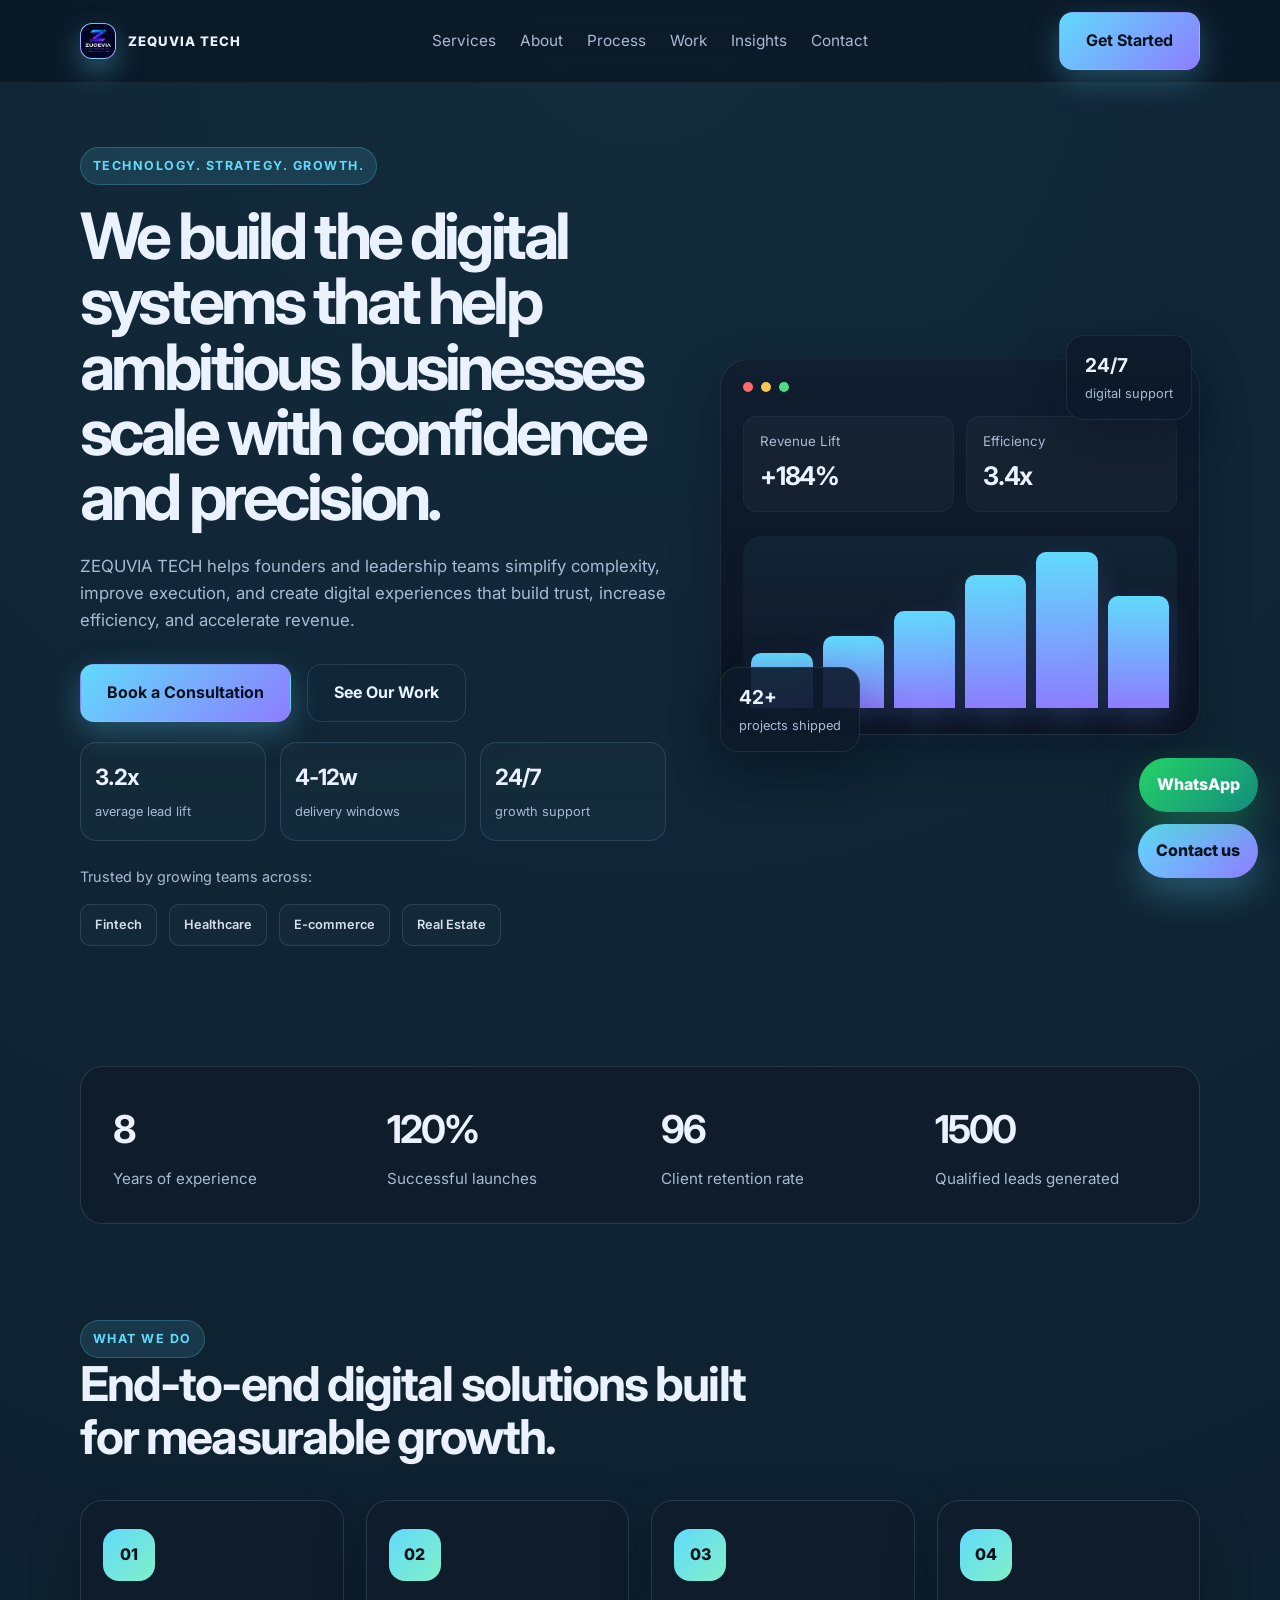
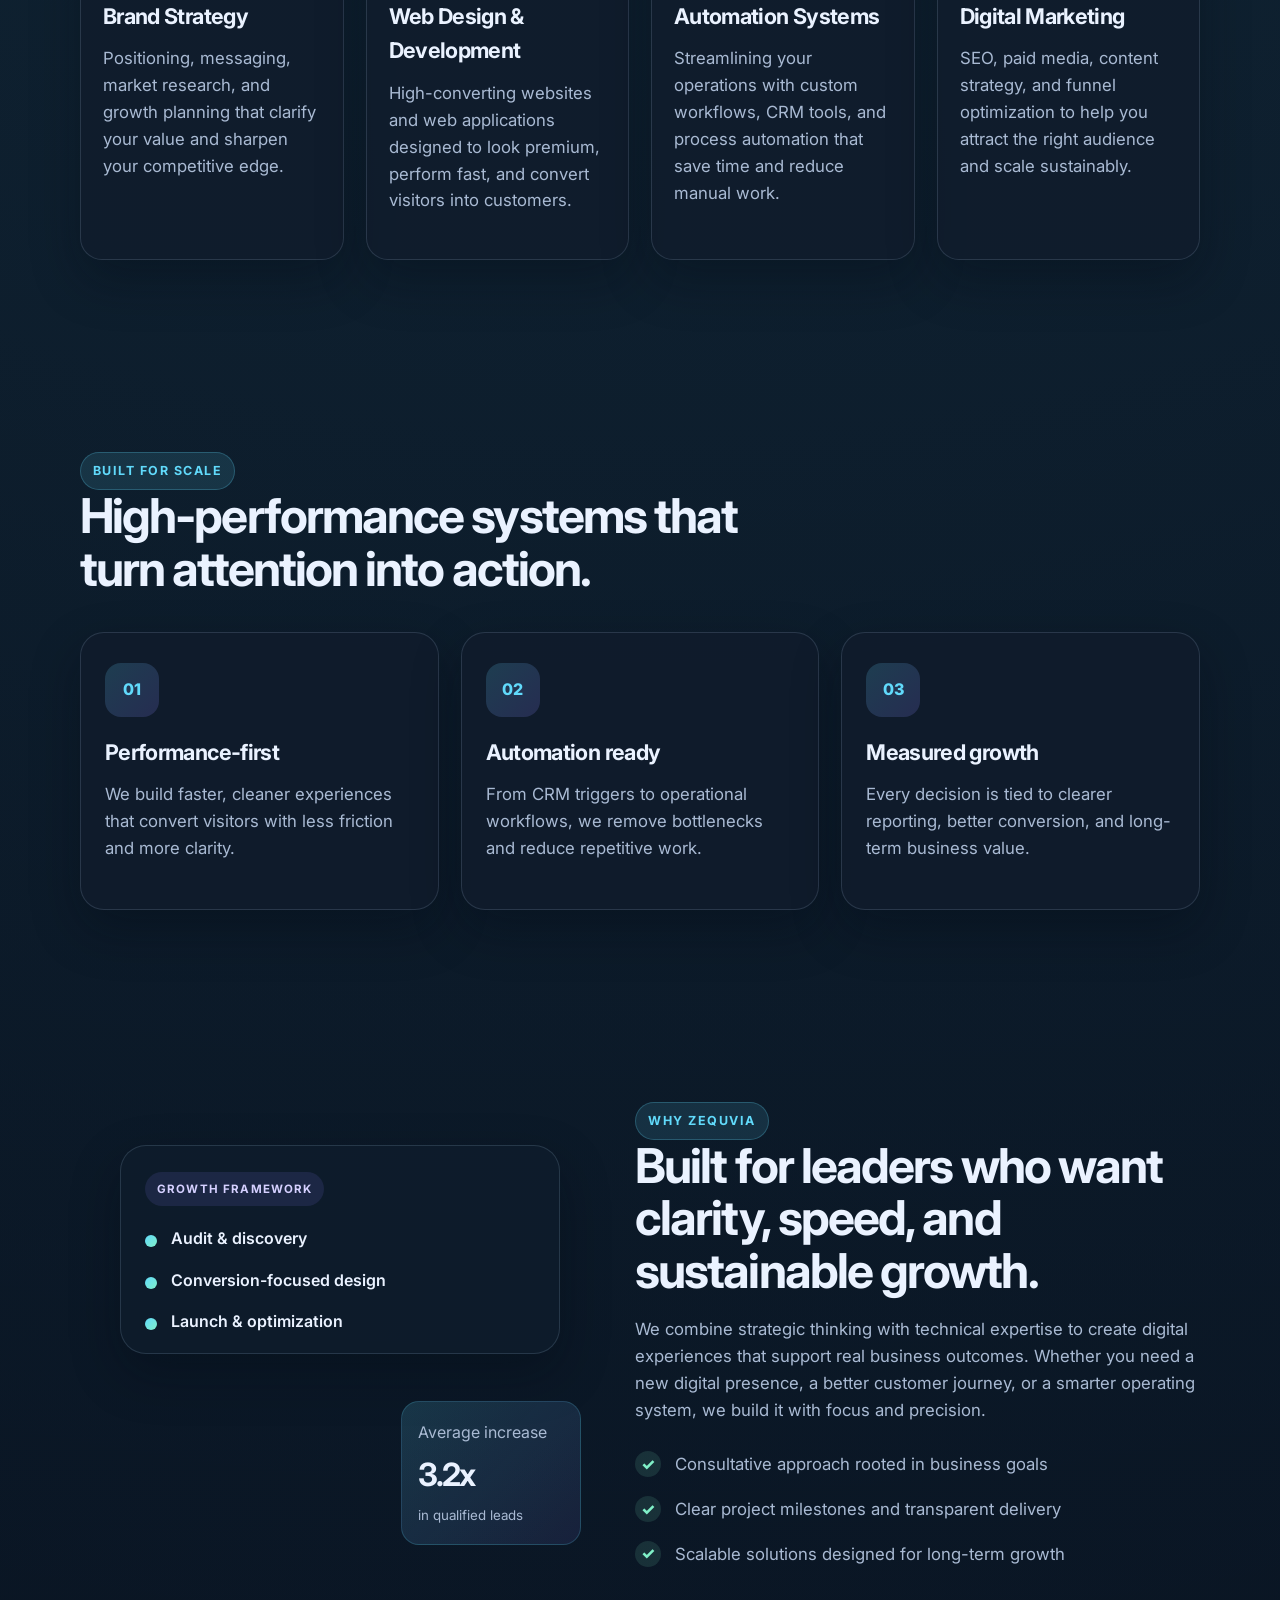
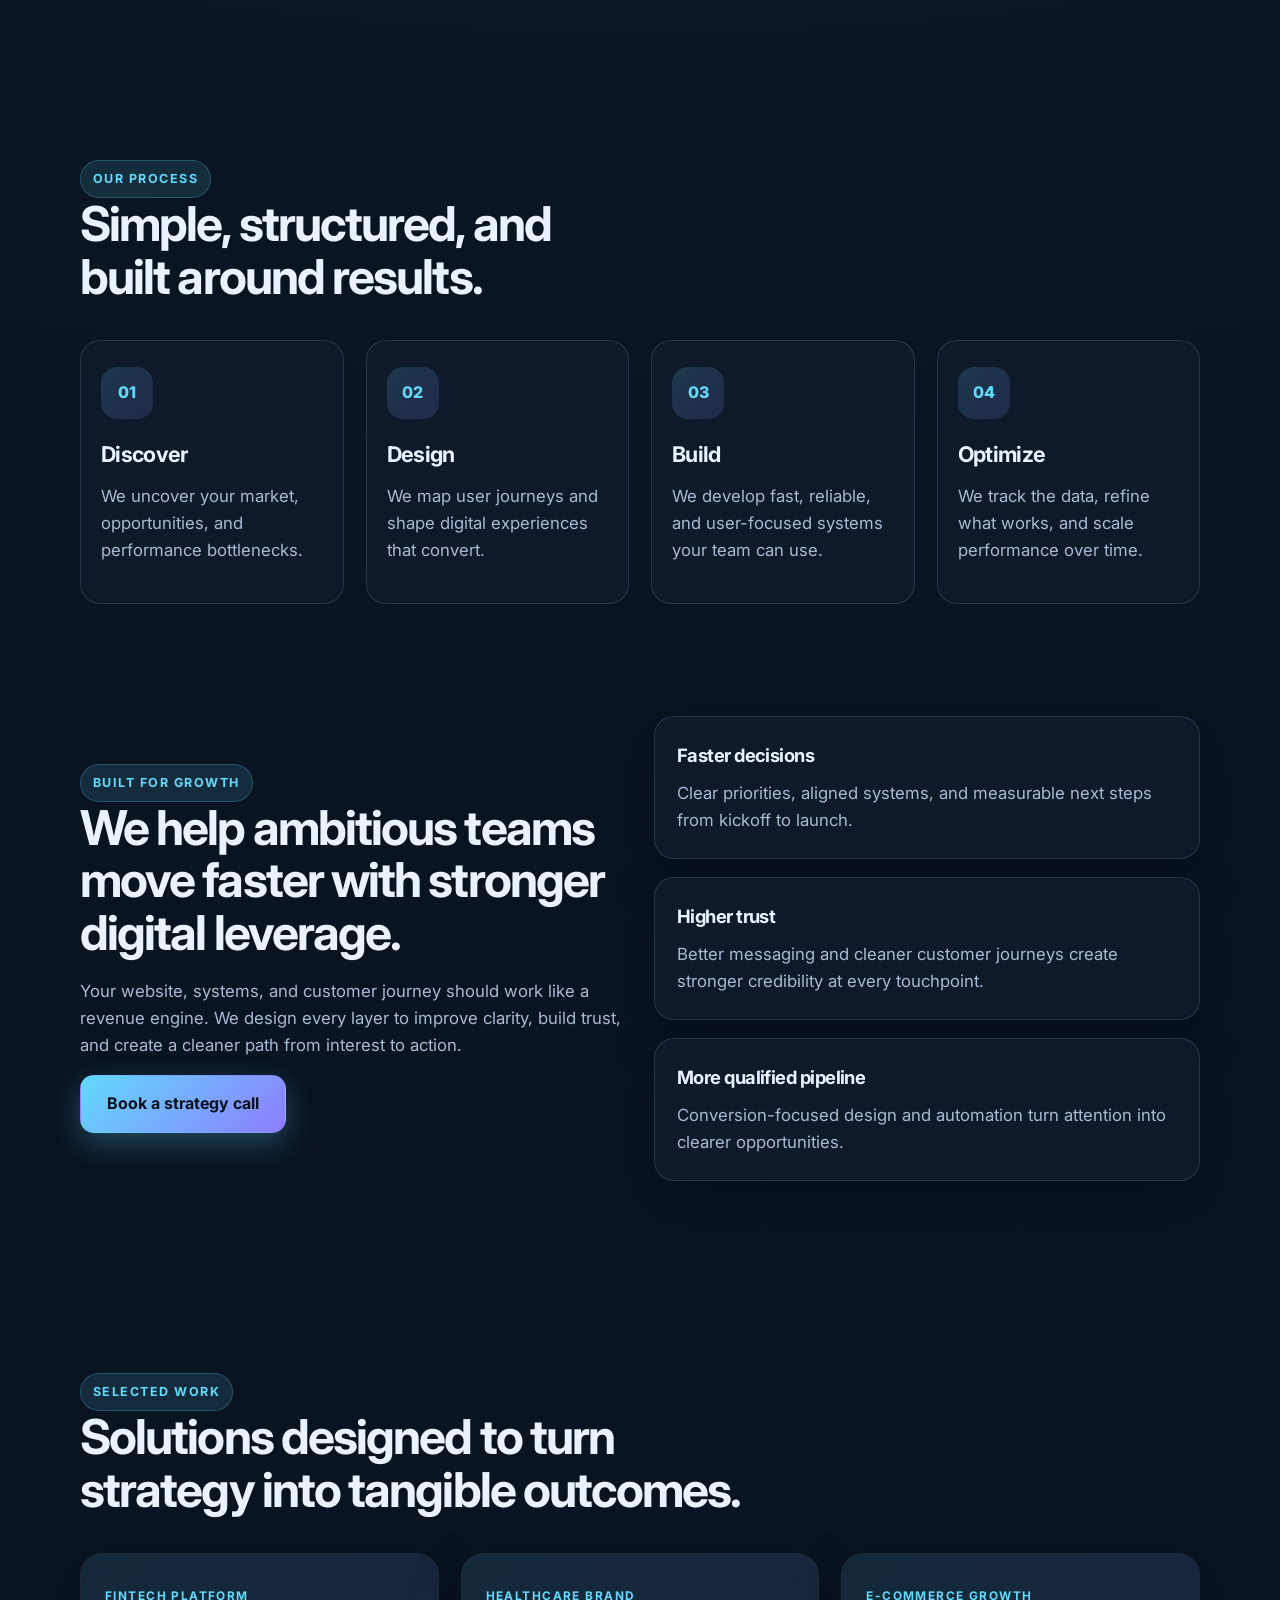
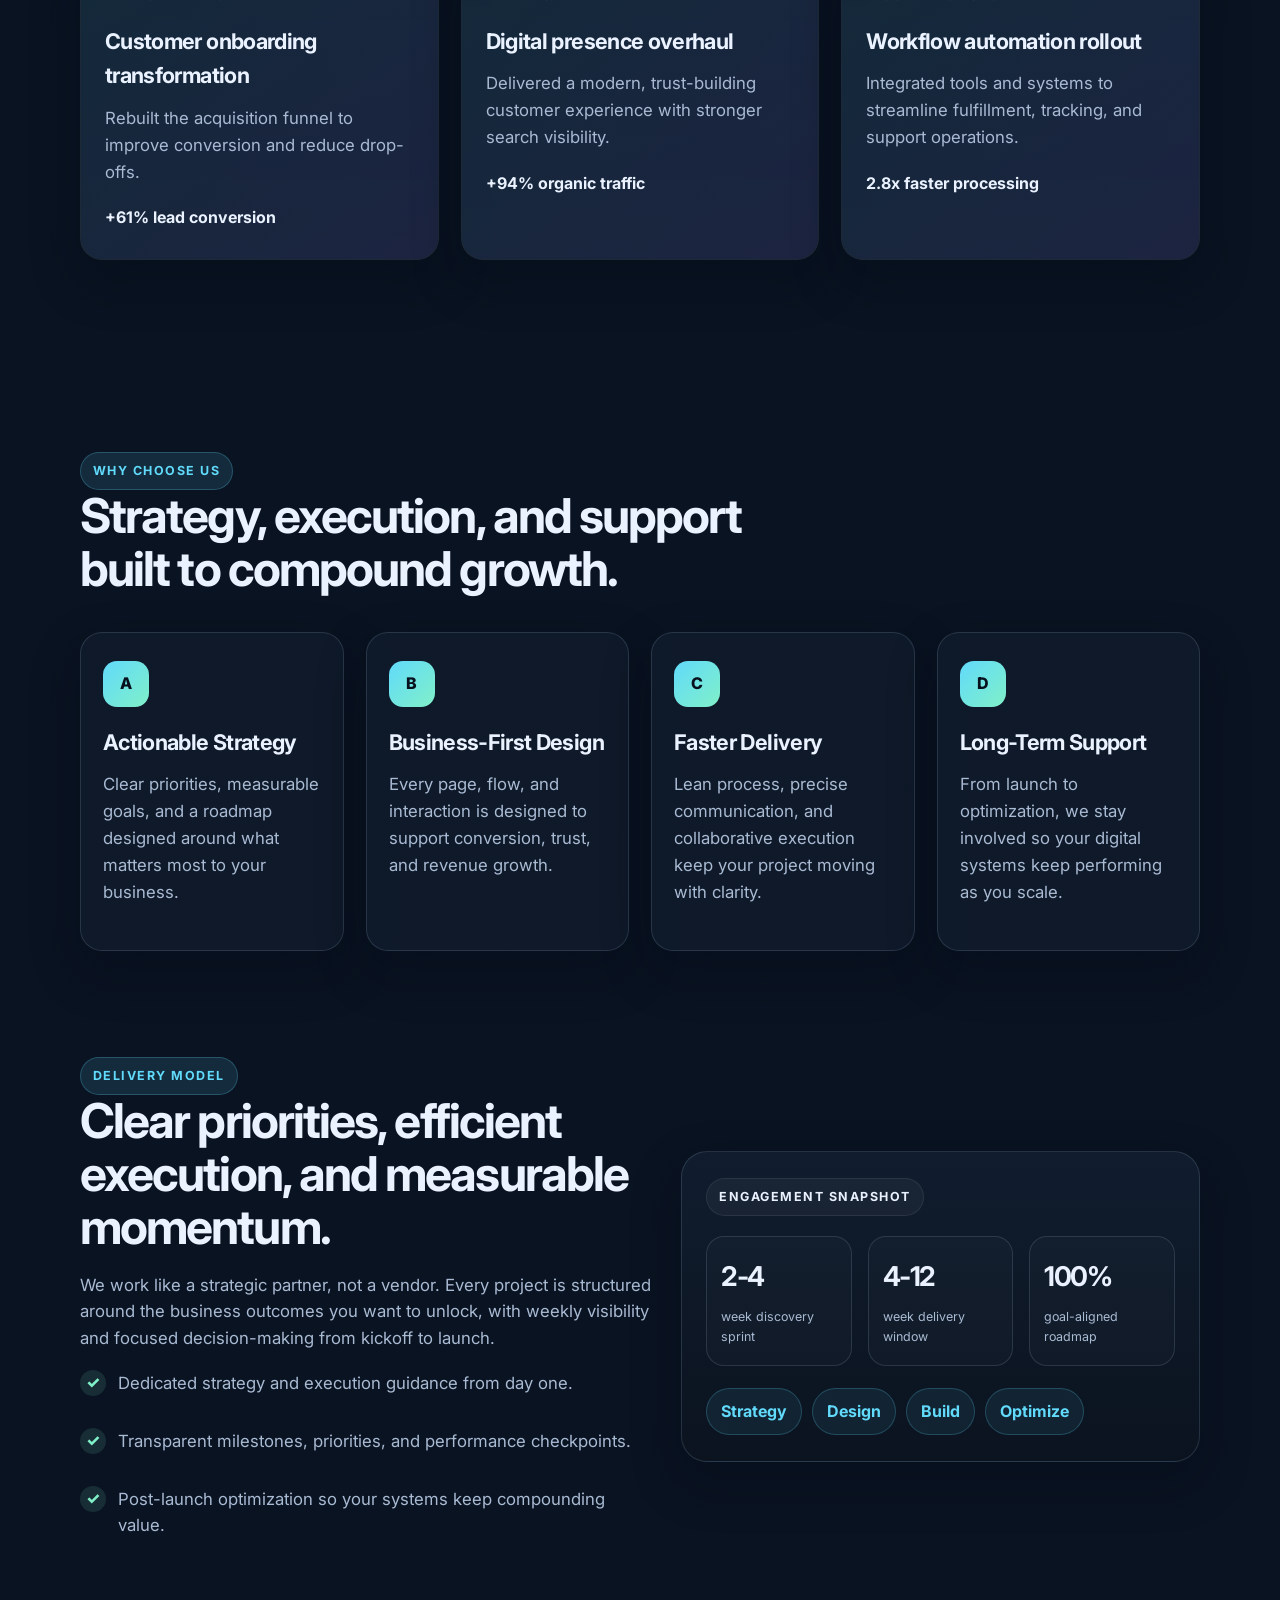
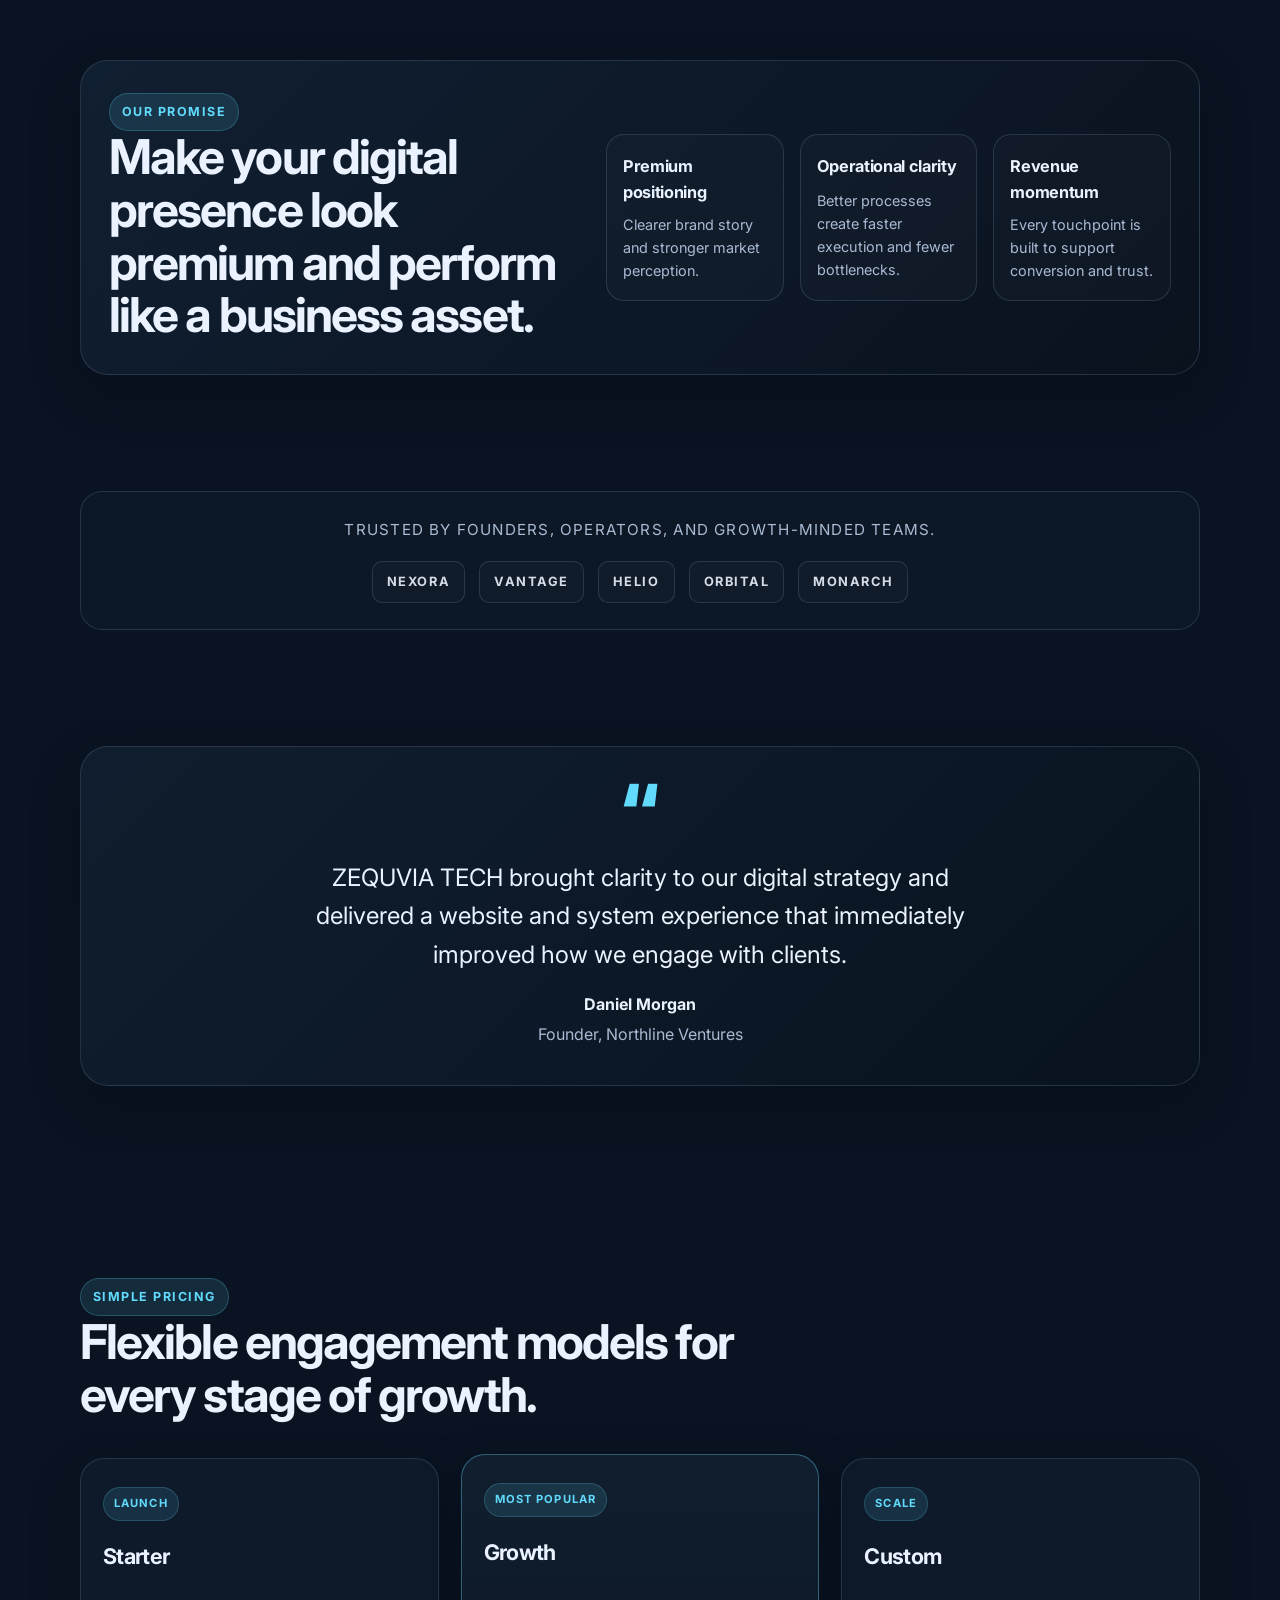
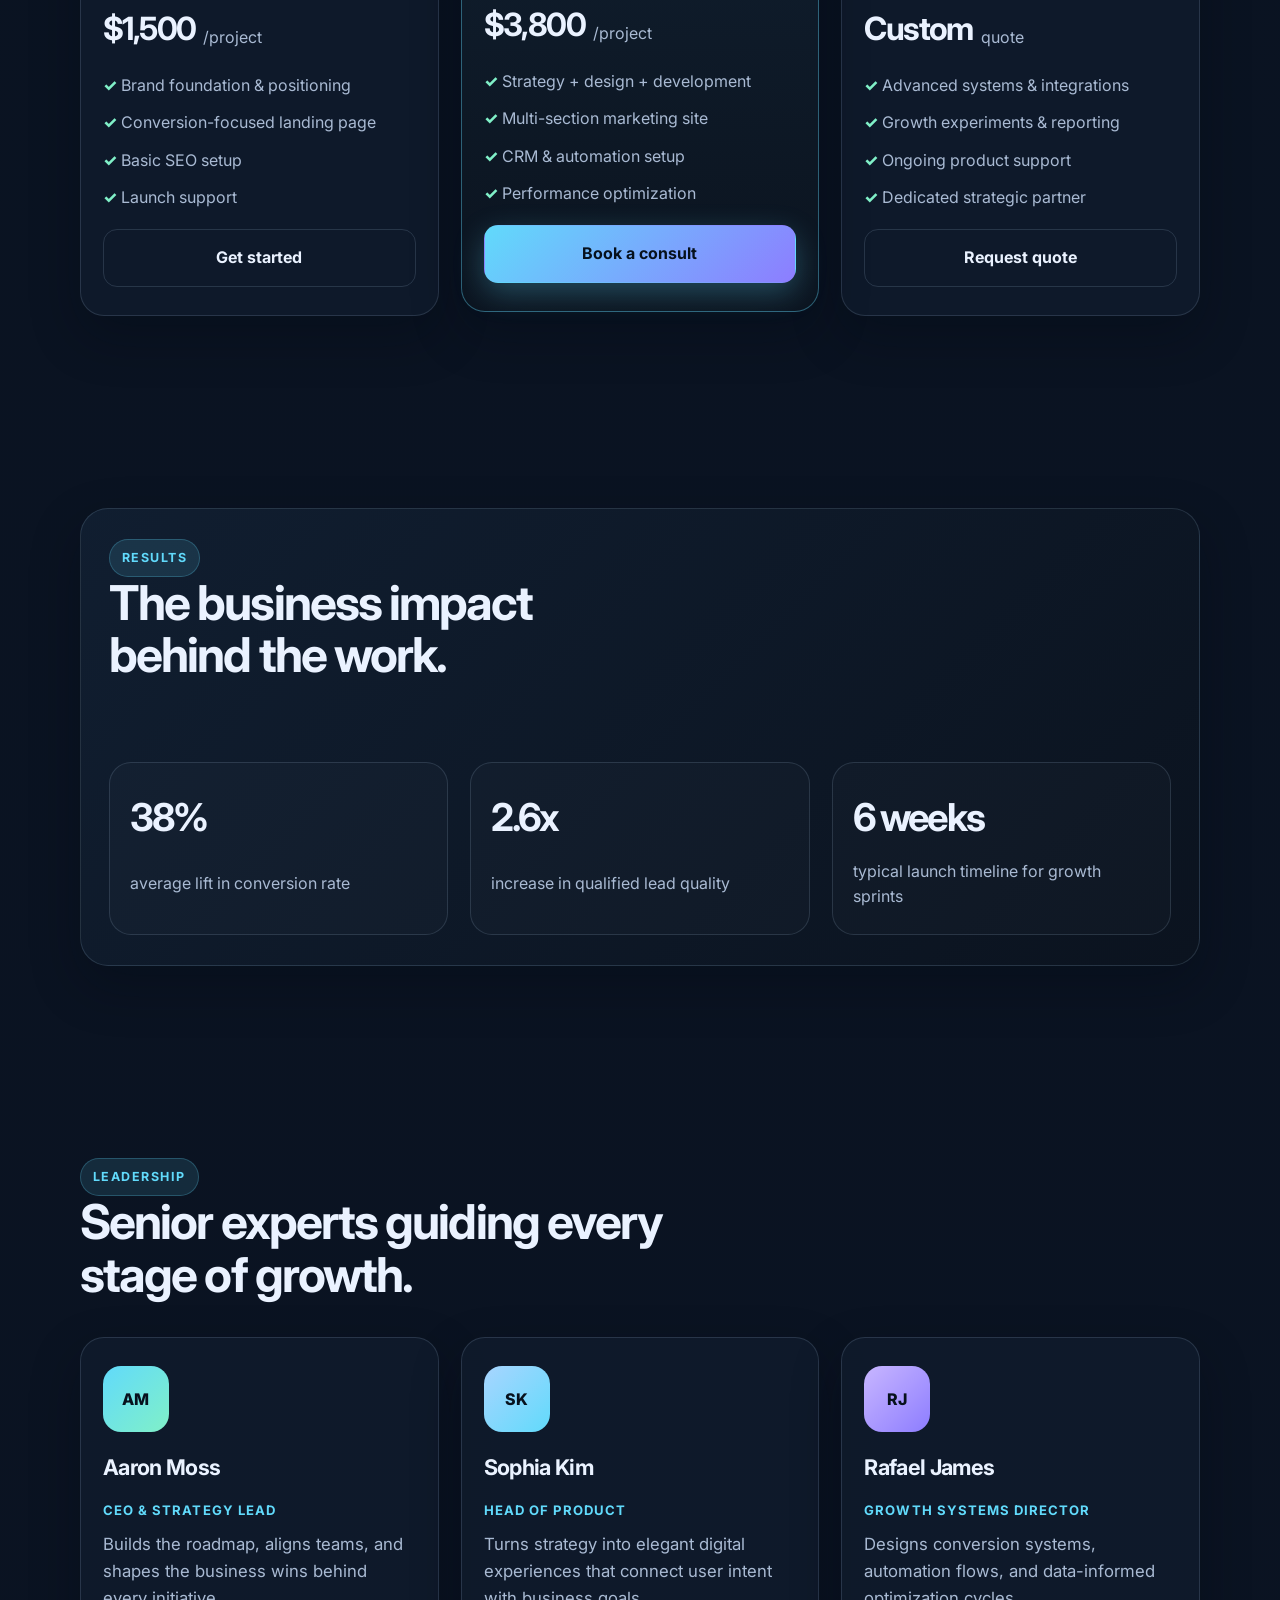
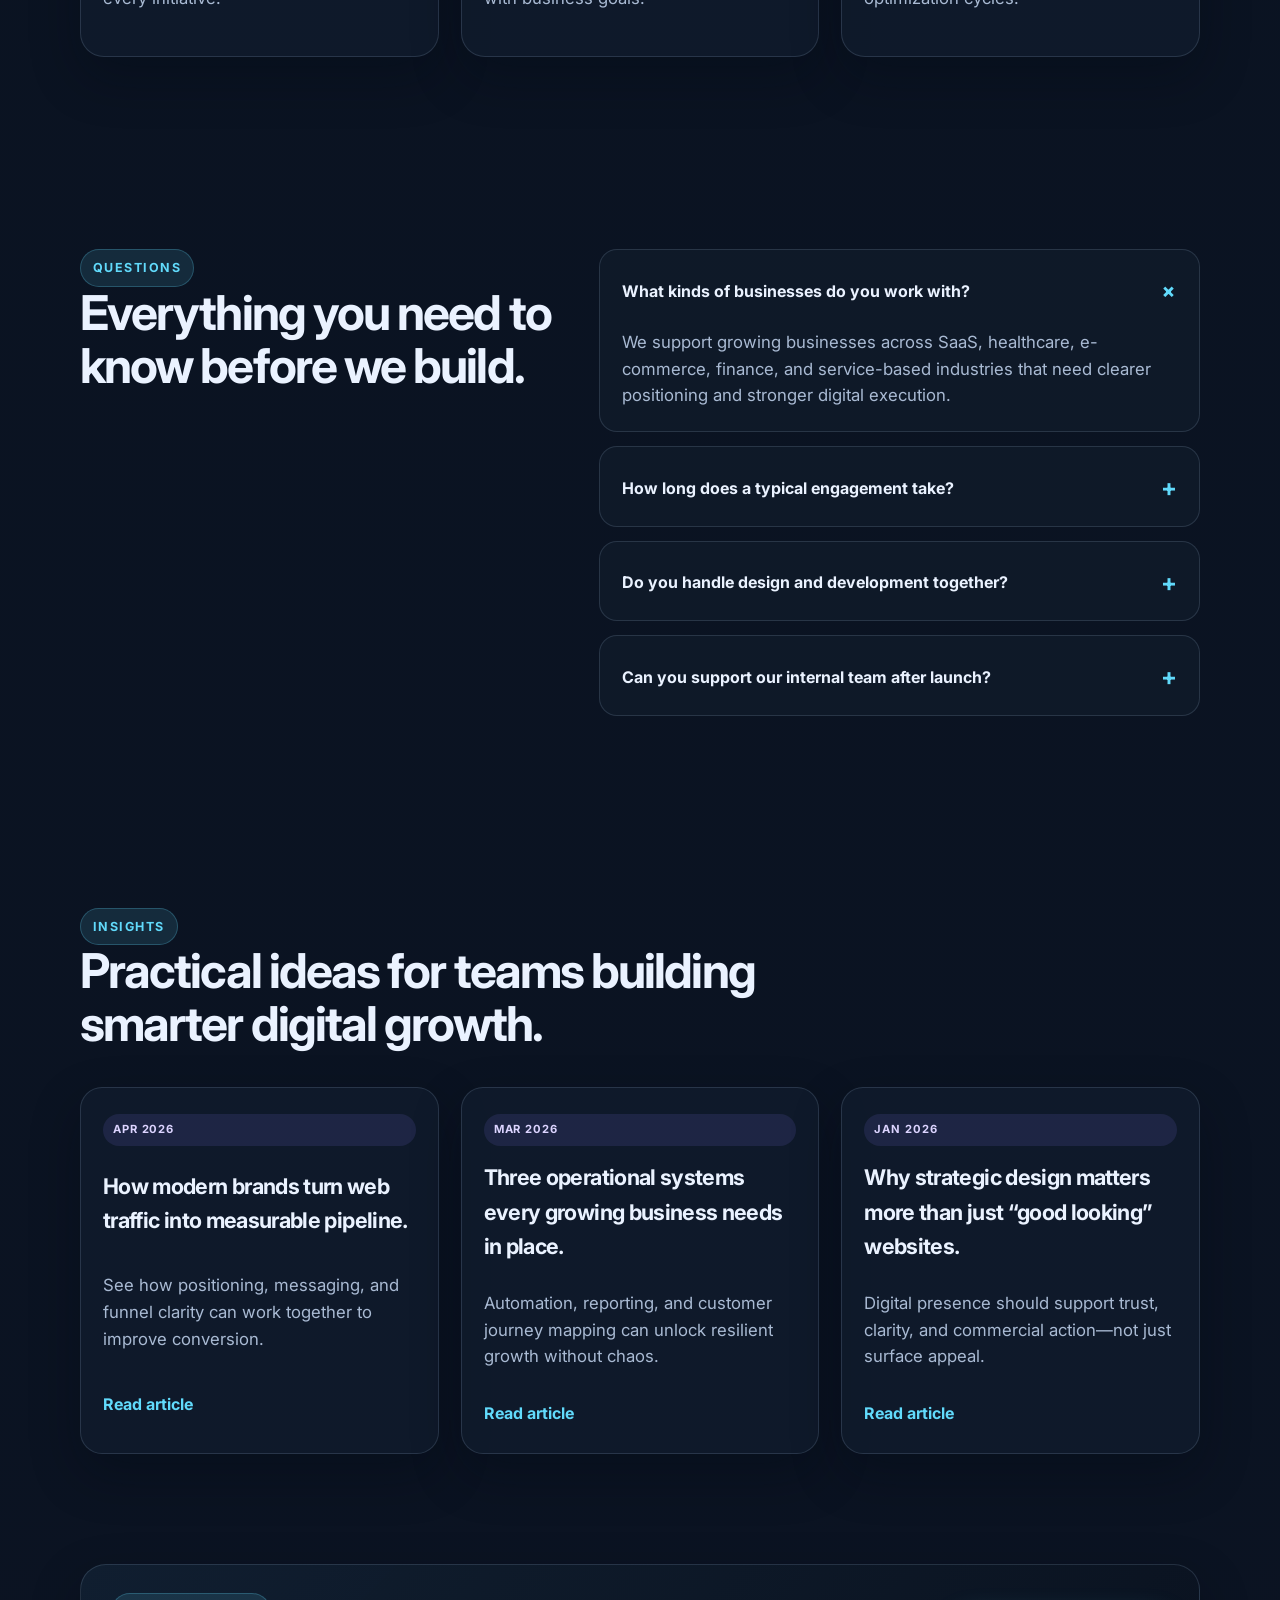
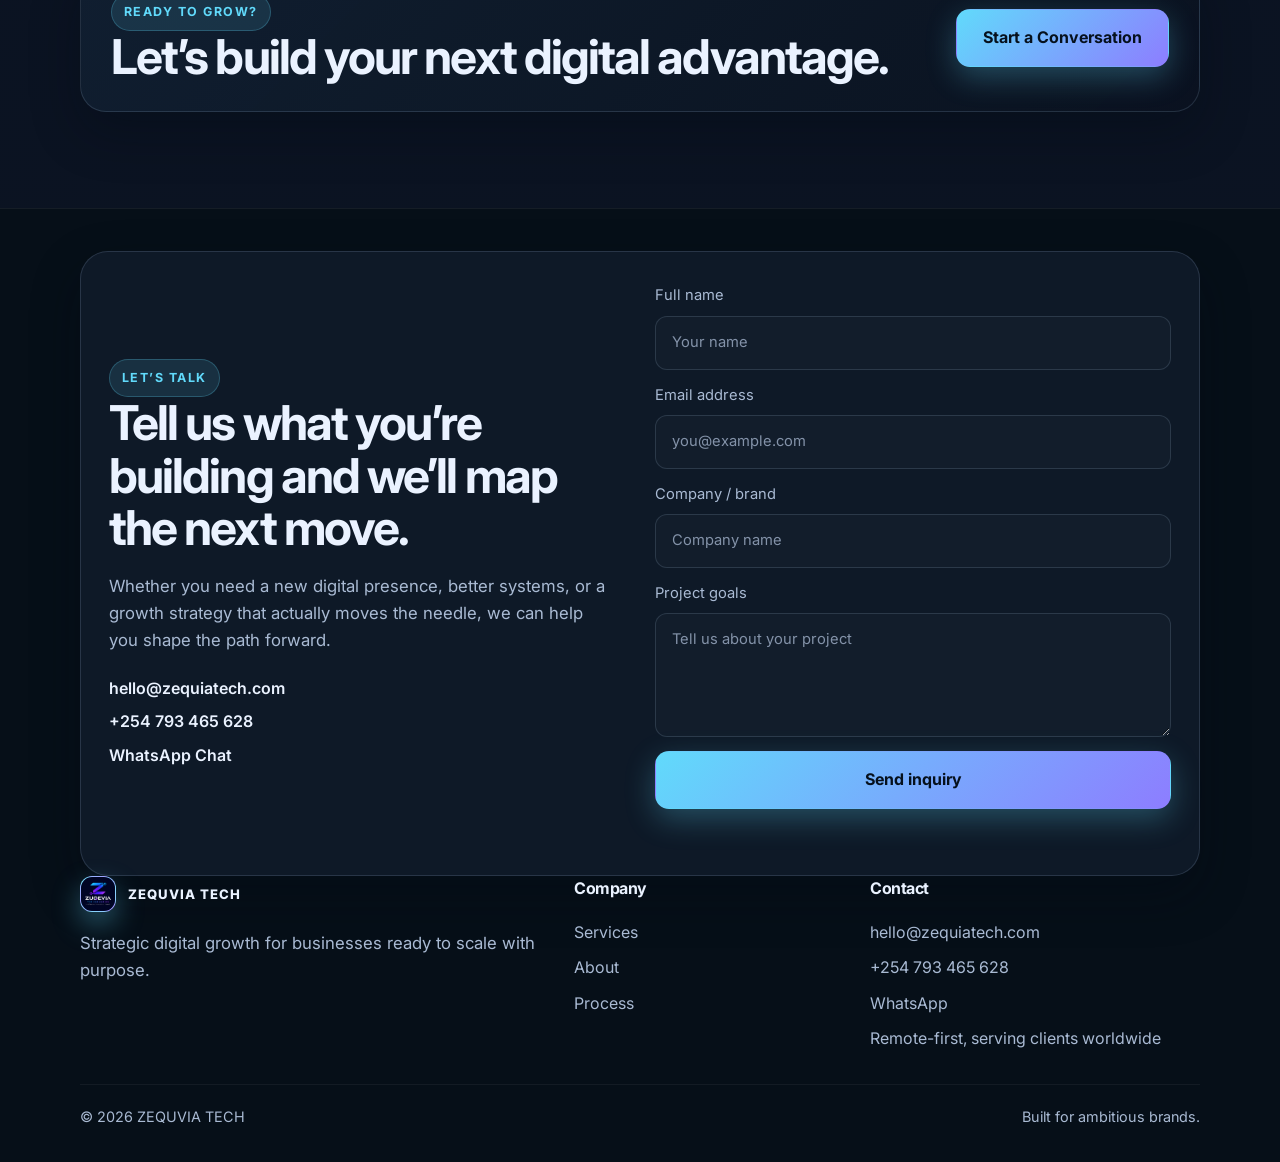
==== commit dd380040: "Final branding and site polish" ====
--- a/index.html
+++ b/index.html
@@ -8,6 +8,7 @@
       content="ZEQUVIA TECH helps businesses grow through strategy, software, digital transformation, and marketing systems."
     />
     <title>ZEQUVIA TECH | Digital Growth & Technology</title>
+    <link rel="icon" type="image/svg+xml" href="favicon.svg" />
     <link rel="preconnect" href="https://fonts.googleapis.com" />
     <link rel="preconnect" href="https://fonts.gstatic.com" crossorigin />
     <link
@@ -20,7 +21,7 @@
     <header class="site-header">
       <div class="container nav-wrap">
         <a href="#top" class="brand" aria-label="ZEQUVIA TECH home">
-          <span class="brand-mark">Z</span>
+          <span class="brand-mark"><img src="ChatGPT Image Sep 20, 2026, 05_24_07 PM.png" alt="ZEQUVIA TECH logo" /></span>
           <span class="brand-text">ZEQUVIA TECH</span>
         </a>
 
@@ -726,7 +727,7 @@
           </div>
         </div>
 
-        <form class="contact-form" id="contactForm">
+        <form class="contact-form" id="contactForm" method="post" action="mailto:hello@zequiatech.com">
           <label>
             Full name
             <input type="text" name="name" placeholder="Your name" required />
@@ -751,7 +752,7 @@
       <div class="container footer-grid">
         <div>
           <a href="#top" class="brand footer-brand">
-            <span class="brand-mark">Z</span>
+            <span class="brand-mark"><img src="ChatGPT Image Sep 20, 2026, 05_24_07 PM.png" alt="ZEQUVIA TECH logo" /></span>
             <span class="brand-text">ZEQUVIA TECH</span>
           </a>
           <p>
--- a/styles.css
+++ b/styles.css
@@ -169,12 +169,20 @@
   display: inline-flex;
   align-items: center;
   justify-content: center;
-  width: 34px;
-  height: 34px;
+  width: 36px;
+  height: 36px;
   border-radius: 12px;
+  overflow: hidden;
   background: linear-gradient(135deg, var(--primary), var(--secondary));
-  color: #07111f;
   box-shadow: 0 12px 28px rgba(97, 218, 251, 0.35);
+  border: 1px solid rgba(255, 255, 255, 0.2);
+}
+
+.brand-mark img {
+  display: block;
+  width: 100%;
+  height: 100%;
+  object-fit: cover;
 }
 
 .brand-text {
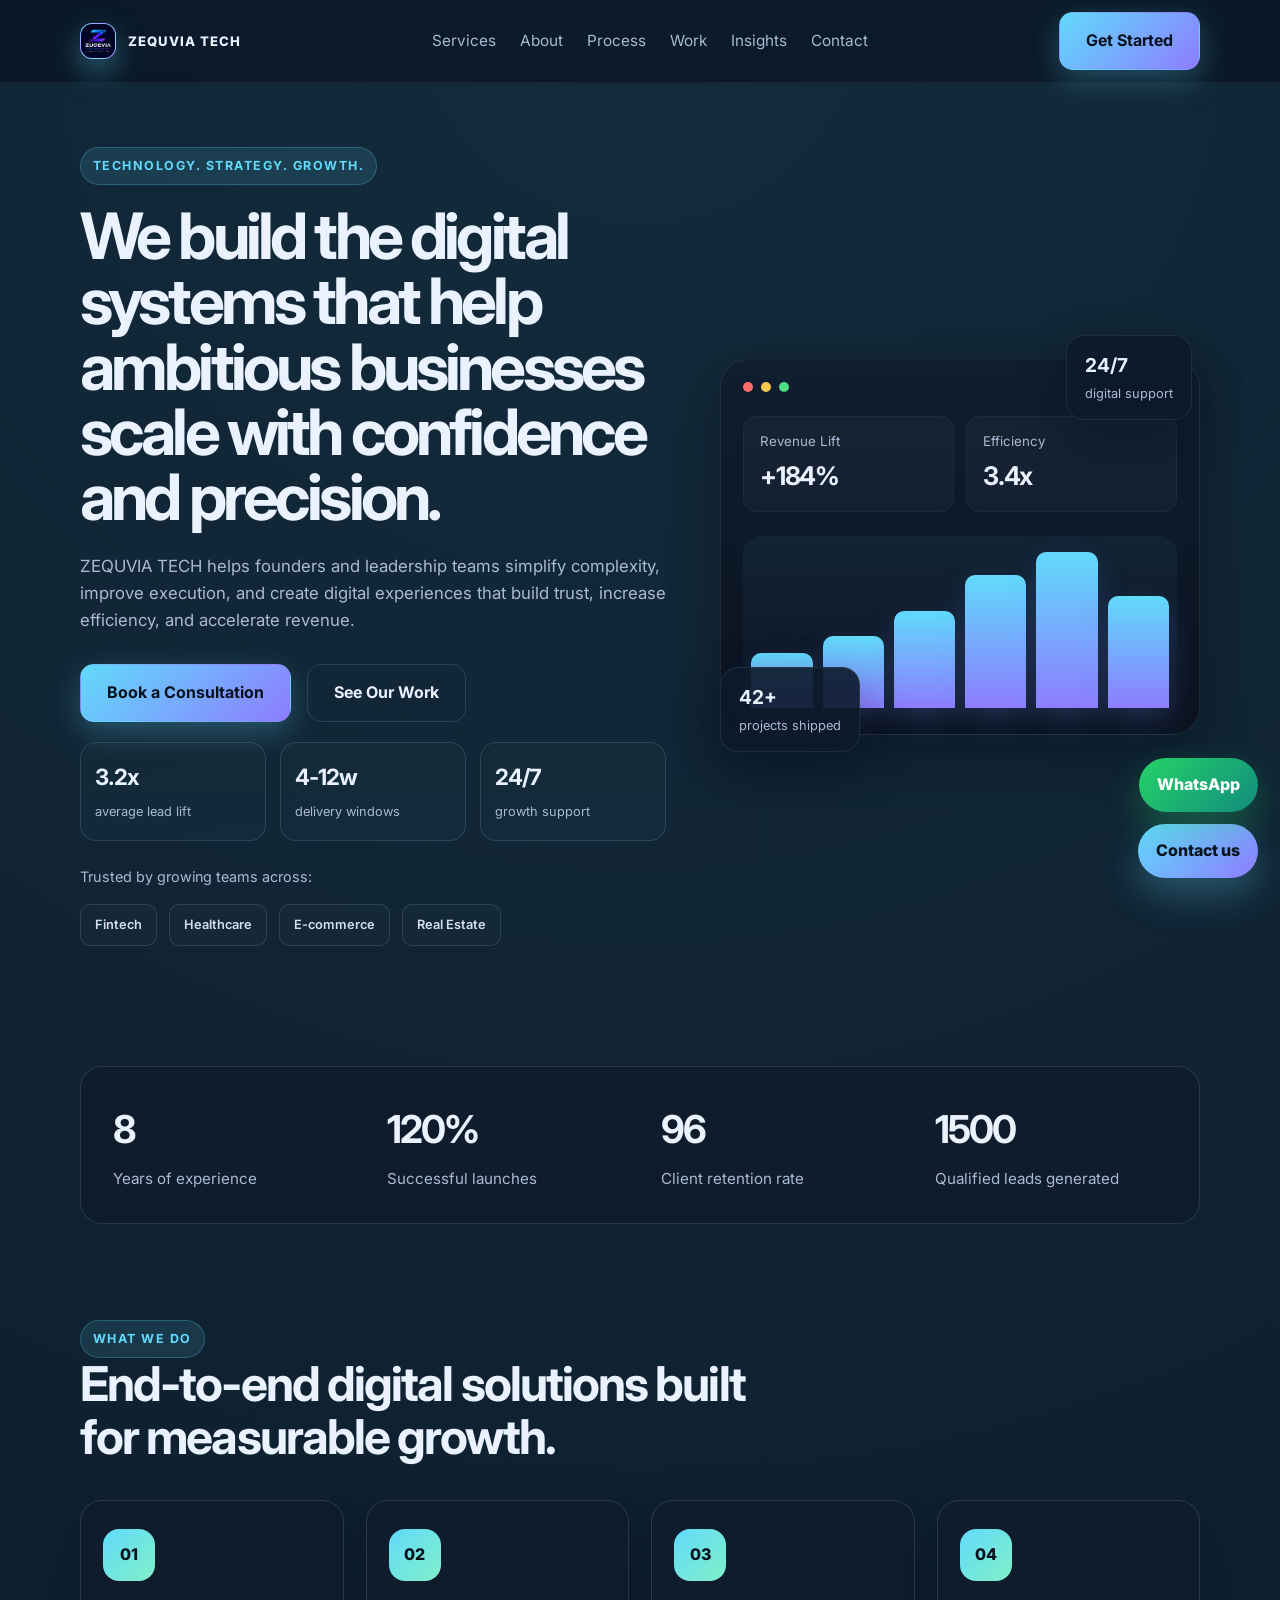
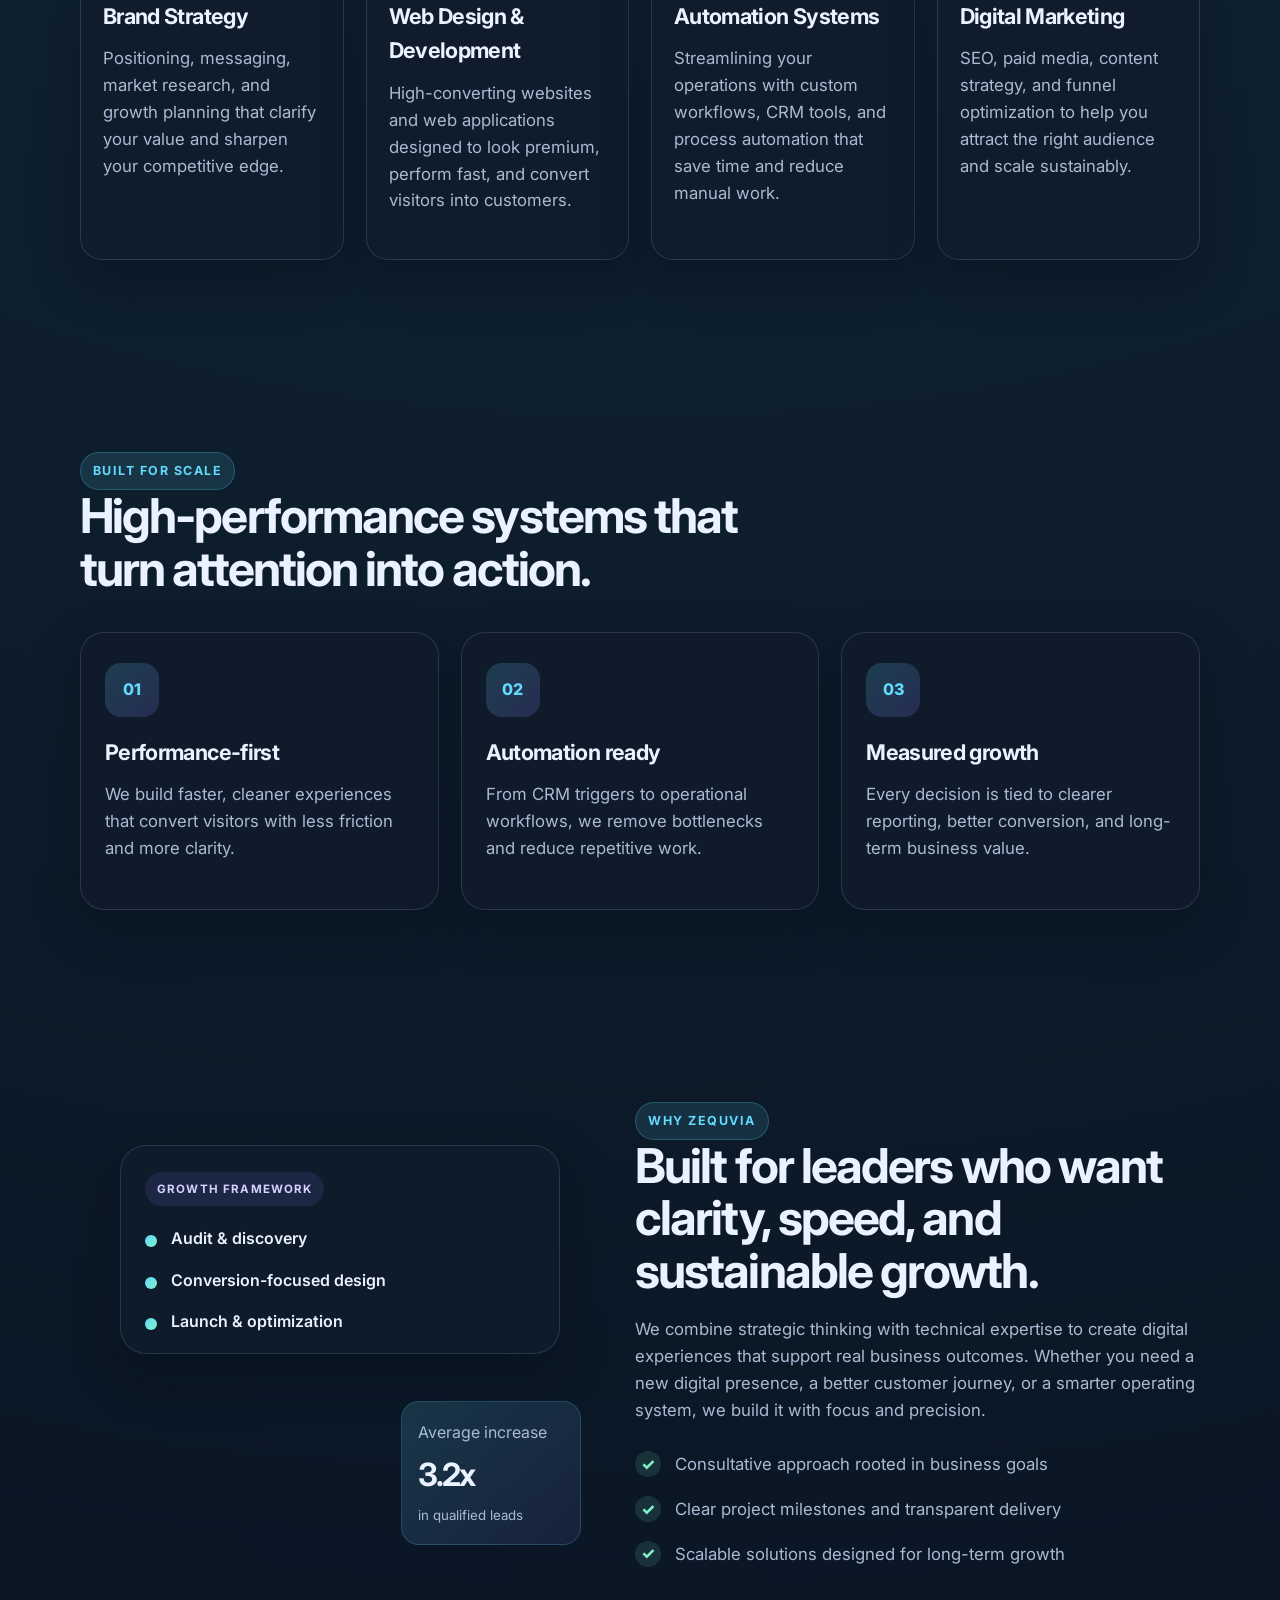
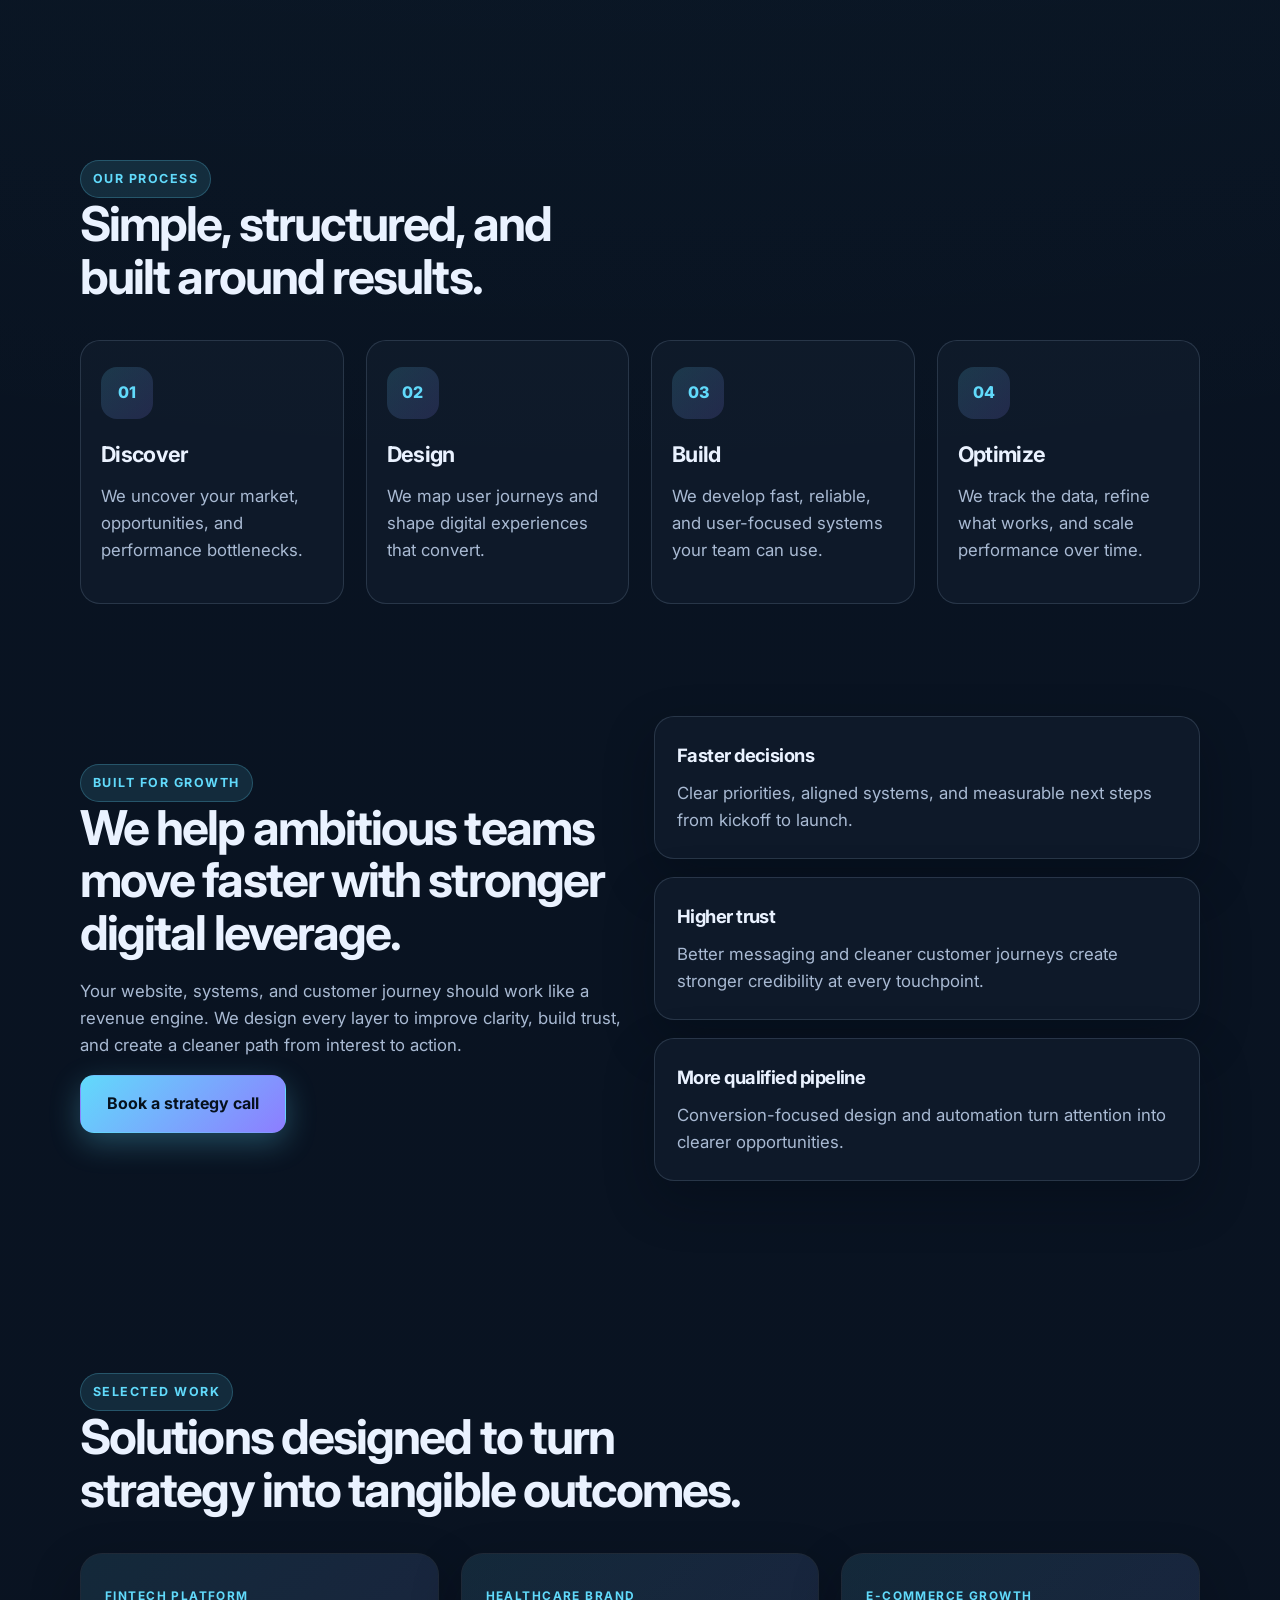
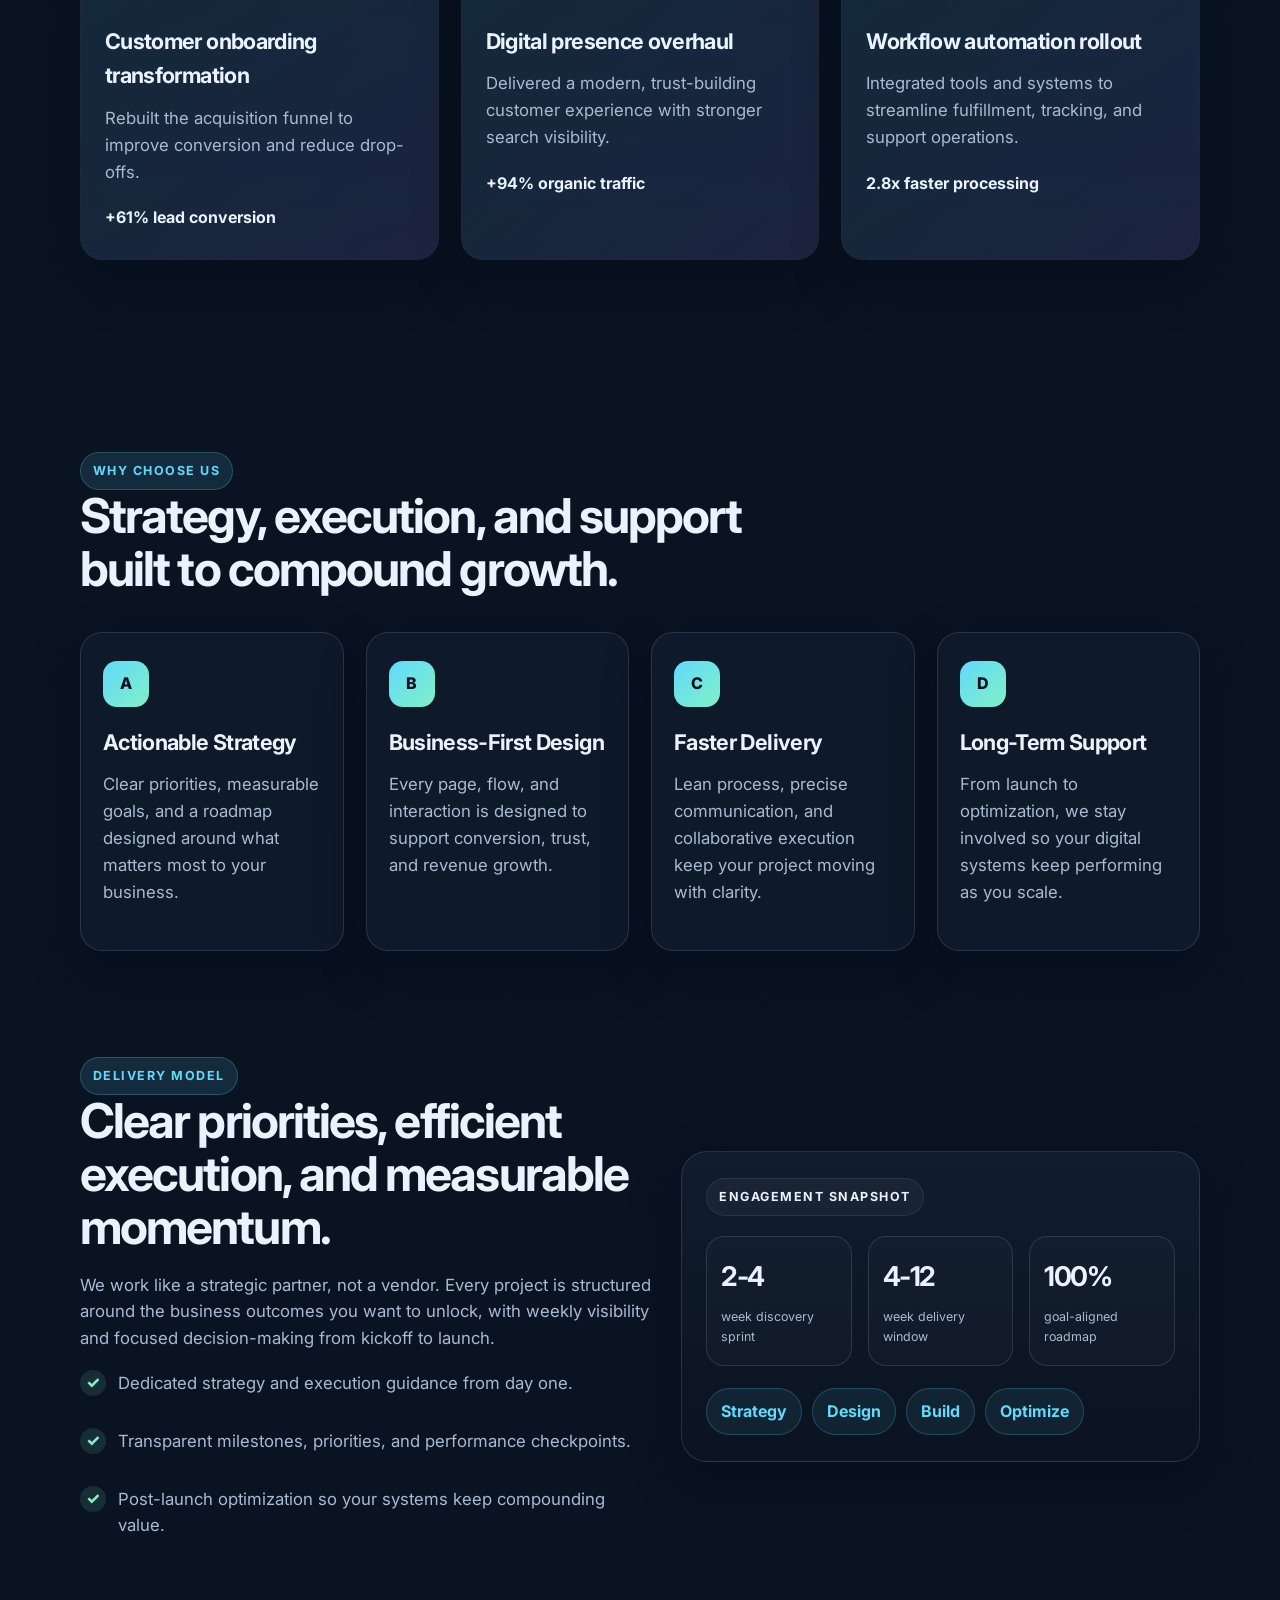
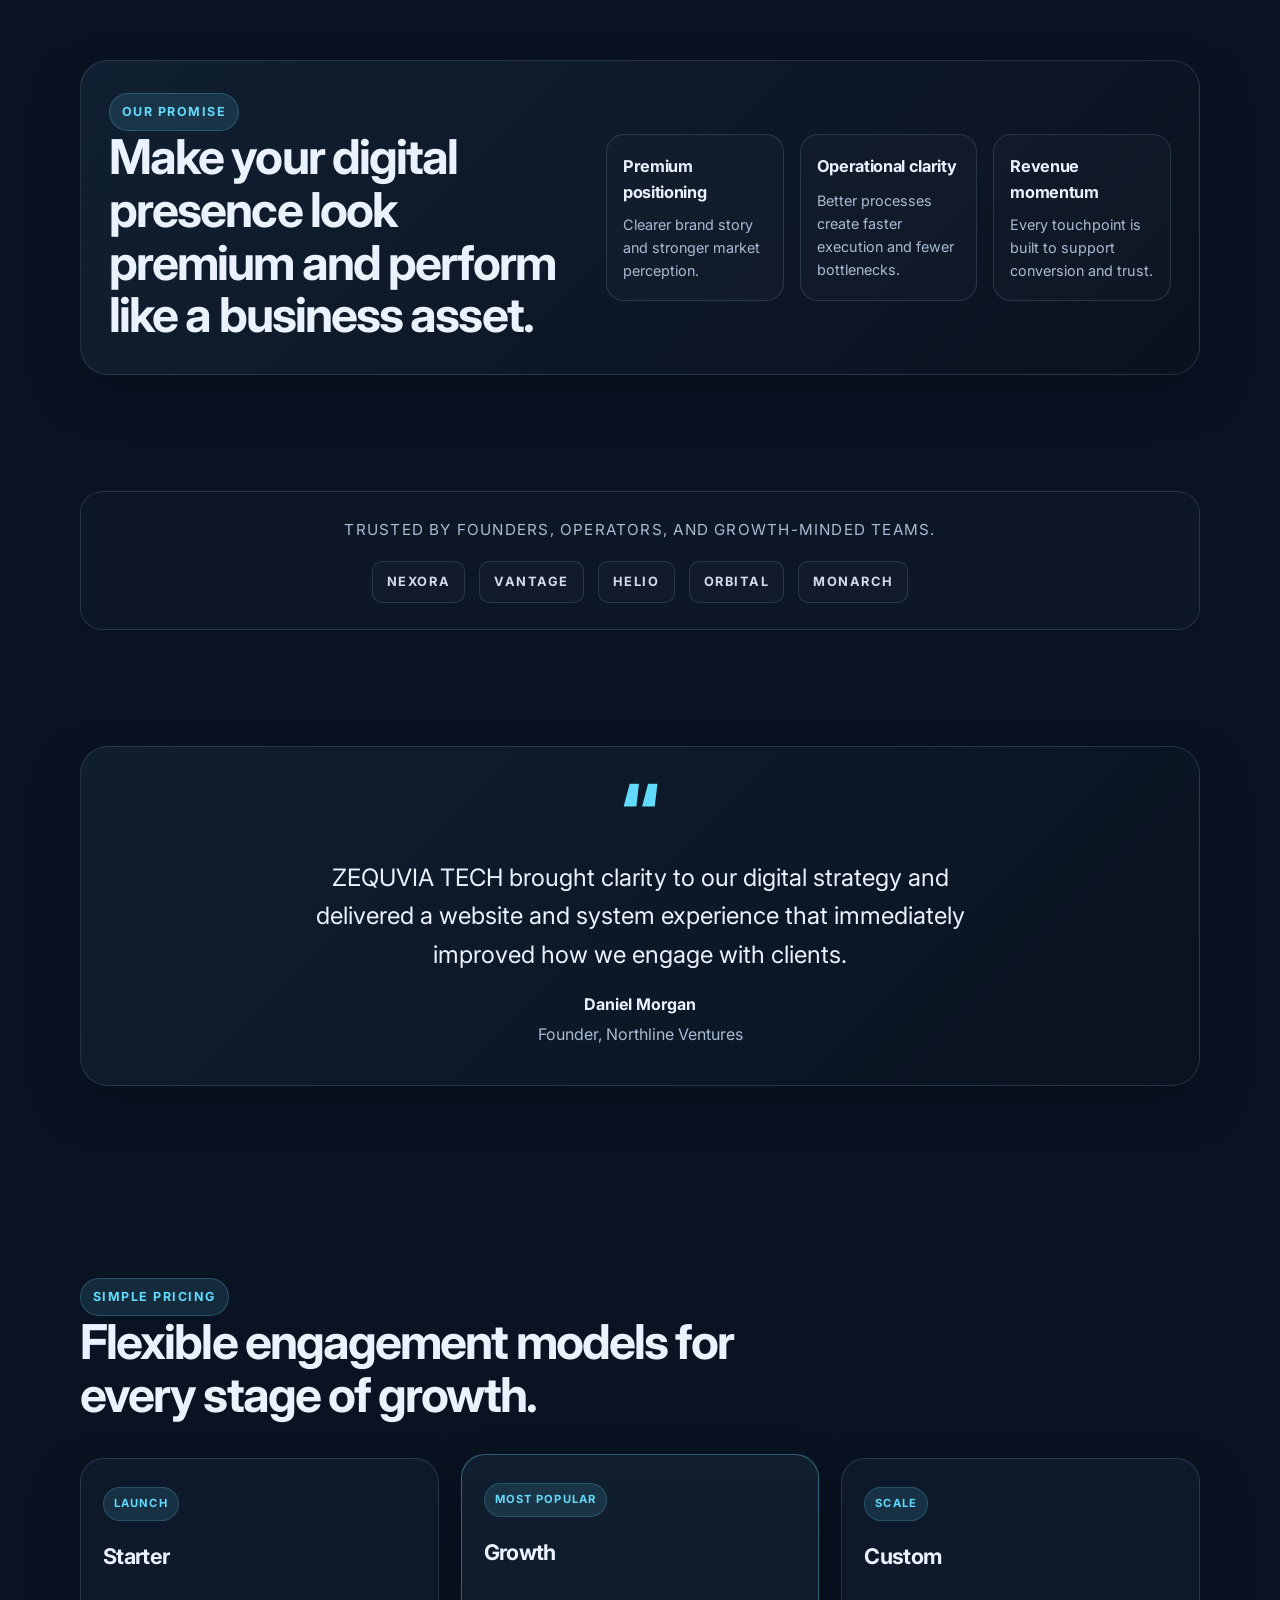
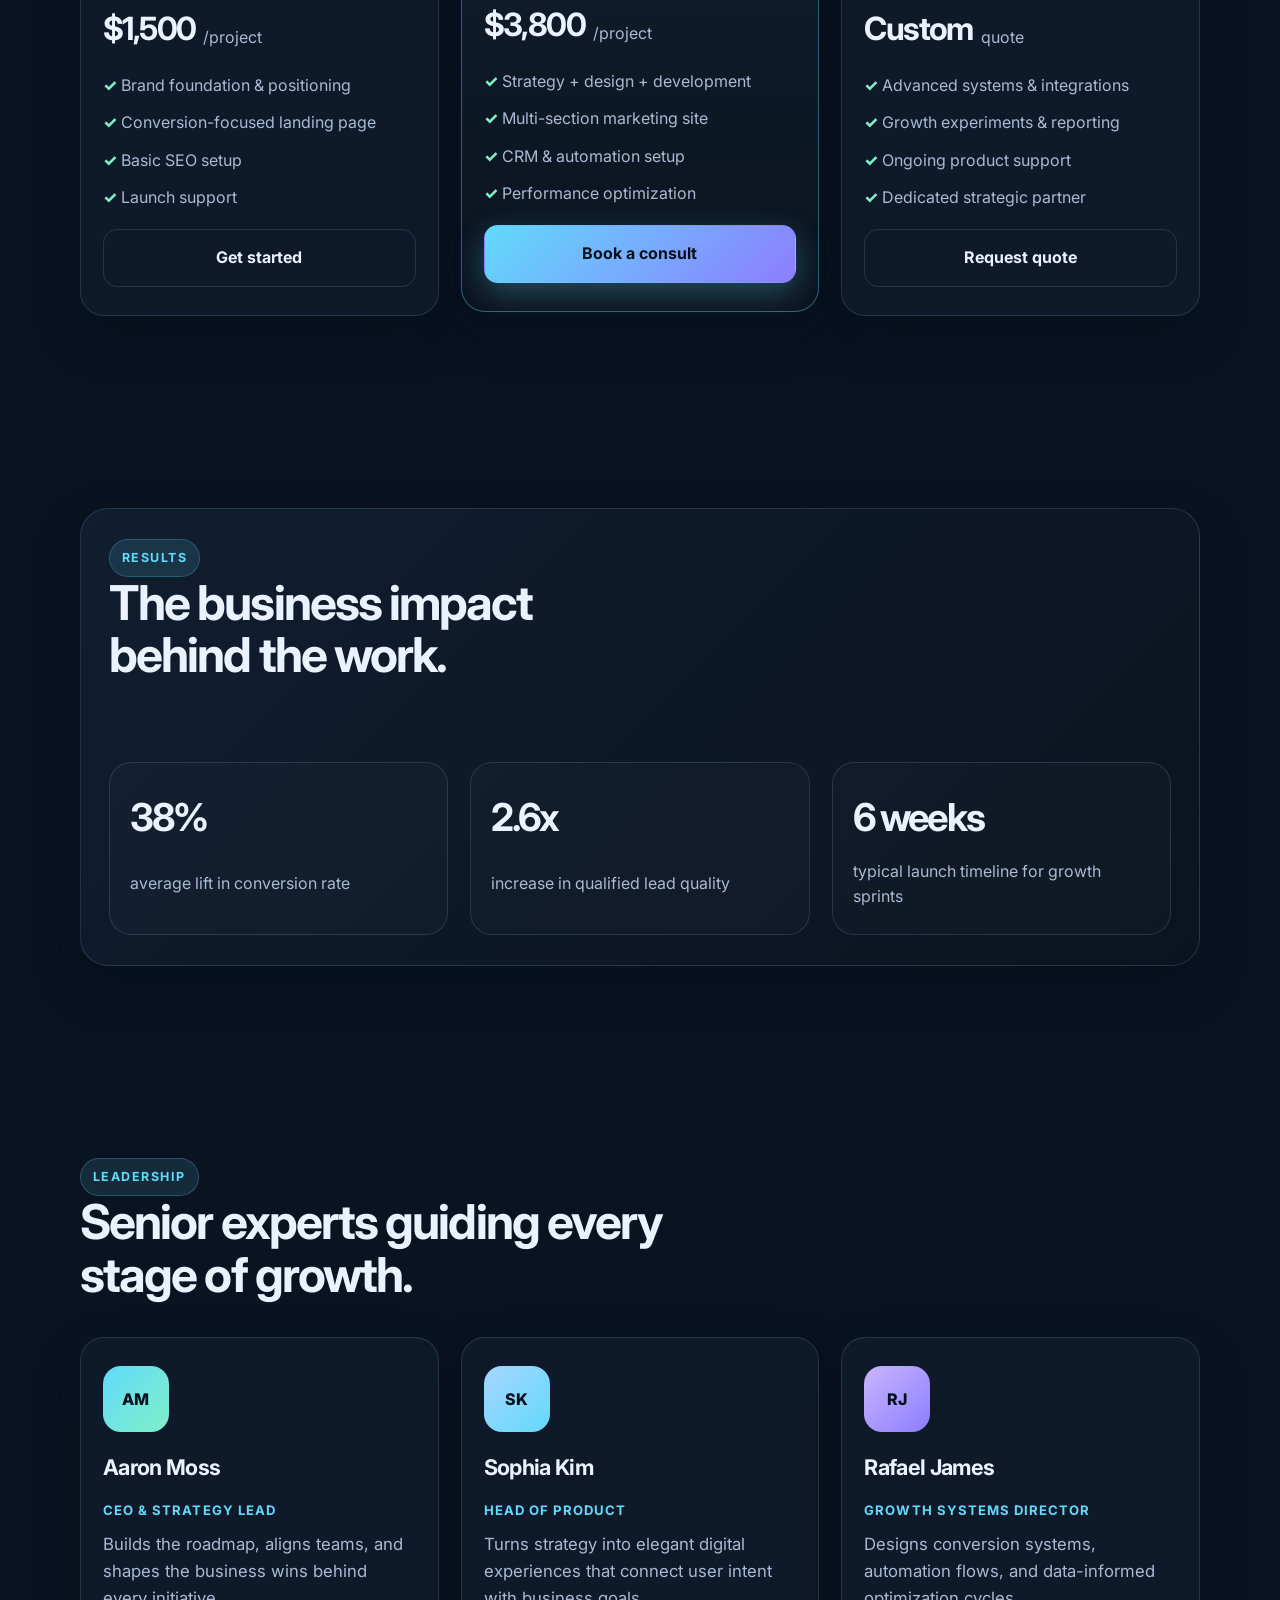
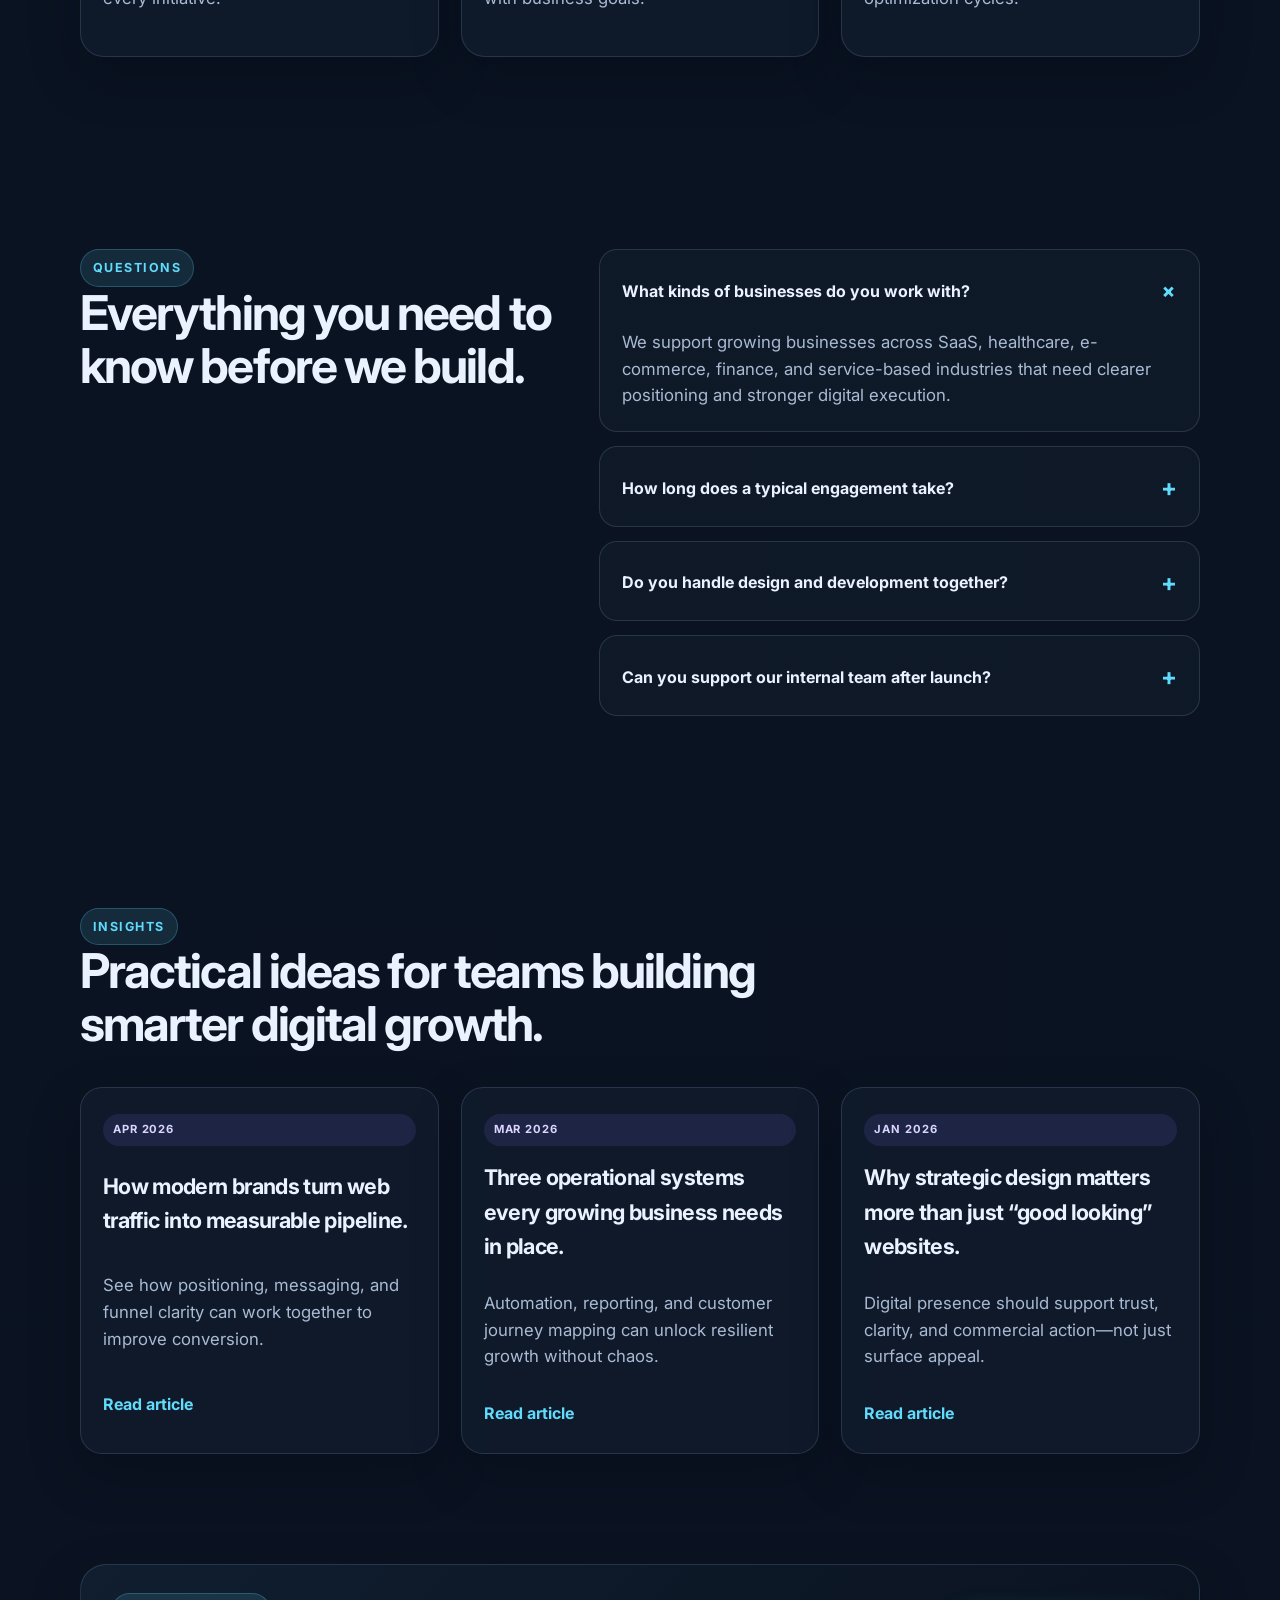
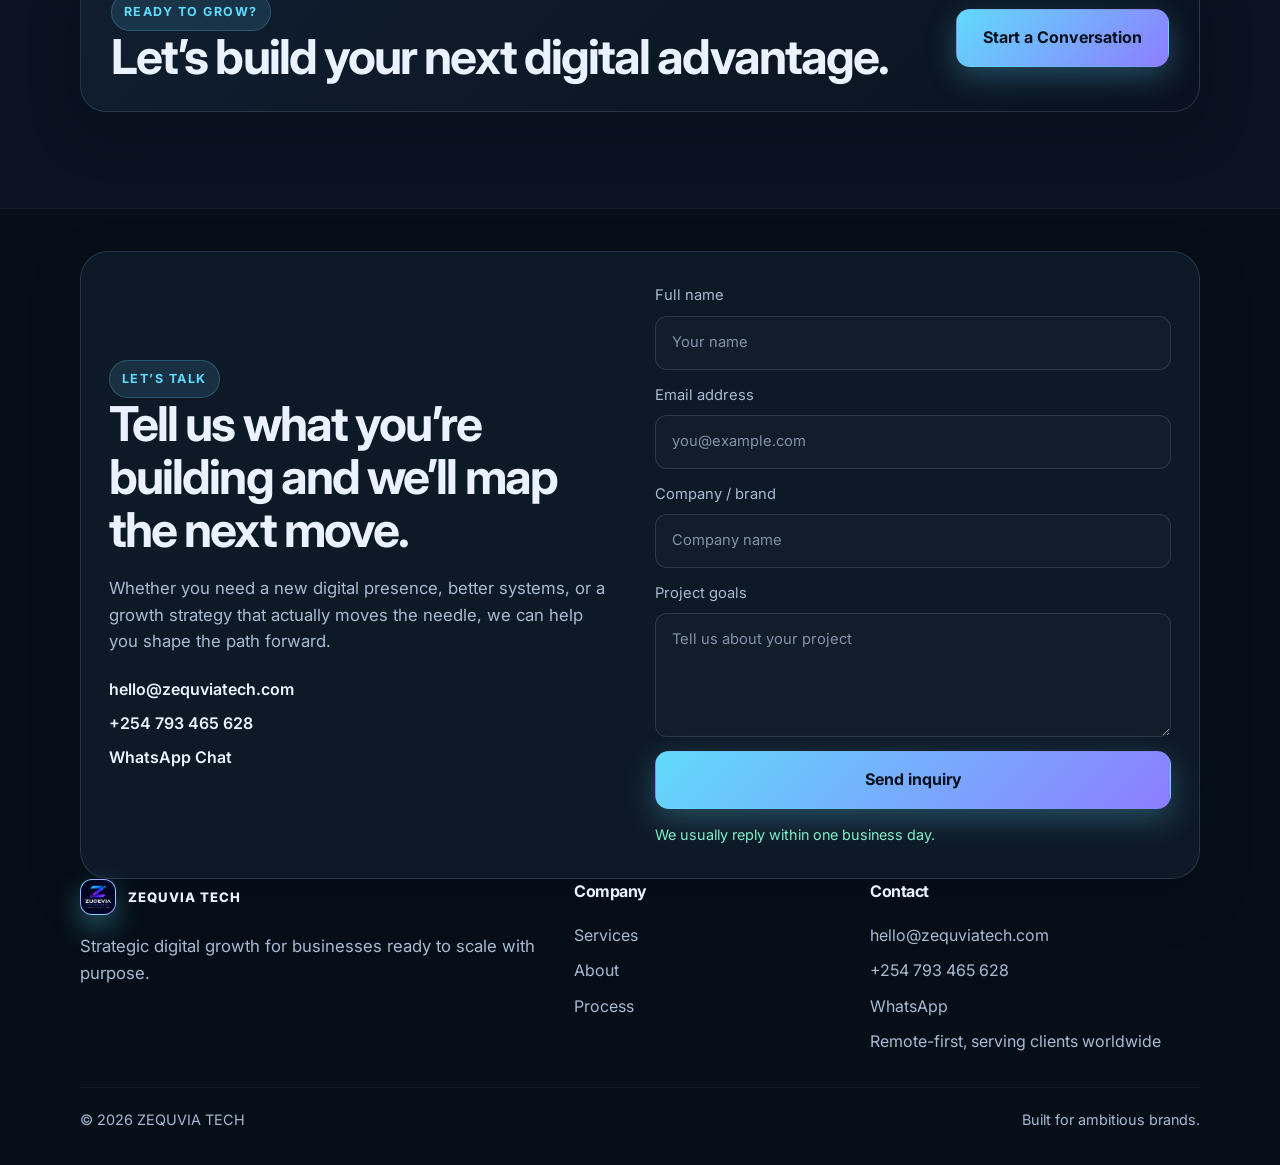
==== commit 75fdb38a: "Business launch finalization" ====
--- a/index.html
+++ b/index.html
@@ -7,6 +7,13 @@
       name="description"
       content="ZEQUVIA TECH helps businesses grow through strategy, software, digital transformation, and marketing systems."
     />
+    <meta name="robots" content="index, follow" />
+    <meta property="og:title" content="ZEQUVIA TECH | Digital Growth & Technology" />
+    <meta property="og:description" content="ZEQUVIA TECH helps businesses grow through strategy, software, digital transformation, and marketing systems." />
+    <meta property="og:type" content="website" />
+    <meta property="og:url" content="https://thanjiwilly-png.github.io/ZEQUVIA-TECH/" />
+    <meta property="og:image" content="https://thanjiwilly-png.github.io/ZEQUVIA-TECH/ChatGPT%20Image%20Sep%2020,%202026,%2005_24_07%20PM.png" />
+    <link rel="canonical" href="https://thanjiwilly-png.github.io/ZEQUVIA-TECH/" />
     <title>ZEQUVIA TECH | Digital Growth & Technology</title>
     <link rel="icon" type="image/svg+xml" href="favicon.svg" />
     <link rel="preconnect" href="https://fonts.googleapis.com" />
@@ -706,7 +713,7 @@
             <span class="eyebrow">Ready to grow?</span>
             <h2>Let’s build your next digital advantage.</h2>
           </div>
-          <a href="mailto:hello@zequiatech.com" class="btn btn-primary">Start a Conversation</a>
+          <a href="contact.html" class="btn btn-primary">Start a Conversation</a>
         </div>
       </section>
     </main>
@@ -721,13 +728,17 @@
           </p>
 
           <div class="contact-meta">
-            <a href="mailto:hello@zequiatech.com">hello@zequiatech.com</a>
+            <a href="mailto:hello@zequviatech.com">hello@zequviatech.com</a>
             <a href="tel:+254793465628">+254 793 465 628</a>
             <a href="https://wa.me/254793465628?text=Hello%20ZEQUVIA%20TECH%2C%20I%20want%20to%20discuss%20a%20project%20with%20you." target="_blank" rel="noopener noreferrer">WhatsApp Chat</a>
           </div>
         </div>
 
-        <form class="contact-form" id="contactForm" method="post" action="mailto:hello@zequiatech.com">
+        <form class="contact-form" id="contactForm" method="POST" action="https://formsubmit.co/hello@zequviatech.com" accept-charset="UTF-8">
+          <input type="hidden" name="_subject" value="New ZEQUVIA TECH inquiry" />
+          <input type="hidden" name="_captcha" value="false" />
+          <input type="hidden" name="_template" value="table" />
+          <input type="hidden" name="_next" value="https://thanjiwilly-png.github.io/ZEQUVIA-TECH/thank-you.html" />
           <label>
             Full name
             <input type="text" name="name" placeholder="Your name" required />
@@ -745,7 +756,7 @@
             <textarea name="message" rows="4" placeholder="Tell us about your project" required></textarea>
           </label>
           <button type="submit" class="btn btn-primary">Send inquiry</button>
-          <p class="form-status" aria-live="polite"></p>
+          <p class="form-status" aria-live="polite">We usually reply within one business day.</p>
         </form>
       </div>
 
@@ -769,7 +780,7 @@
 
         <div class="footer-links">
           <h3>Contact</h3>
-          <a href="mailto:hello@zequiatech.com">hello@zequiatech.com</a>
+          <a href="mailto:hello@zequviatech.com">hello@zequviatech.com</a>
           <a href="tel:+254793465628">+254 793 465 628</a>
           <a href="https://wa.me/254793465628?text=Hello%20ZEQUVIA%20TECH%2C%20I%20want%20to%20discuss%20a%20project%20with%20you." target="_blank" rel="noopener noreferrer">WhatsApp</a>
           <span>Remote-first, serving clients worldwide</span>
@@ -785,6 +796,8 @@
     <a href="contact.html" class="floating-contact" aria-label="Contact ZEQUVIA TECH">Contact us</a>
     <a href="https://wa.me/254793465628?text=Hello%20ZEQUVIA%20TECH%2C%20I%20want%20to%20discuss%20a%20project%20with%20you." class="floating-whatsapp" target="_blank" rel="noopener noreferrer" aria-label="Chat on WhatsApp">WhatsApp</a>
 
+    <script async src="https://www.googletagmanager.com/gtag/js?id=G-XXXXXXXXXX"></script>
+    <script src="analytics.js"></script>
     <script src="script.js"></script>
   </body>
 </html>
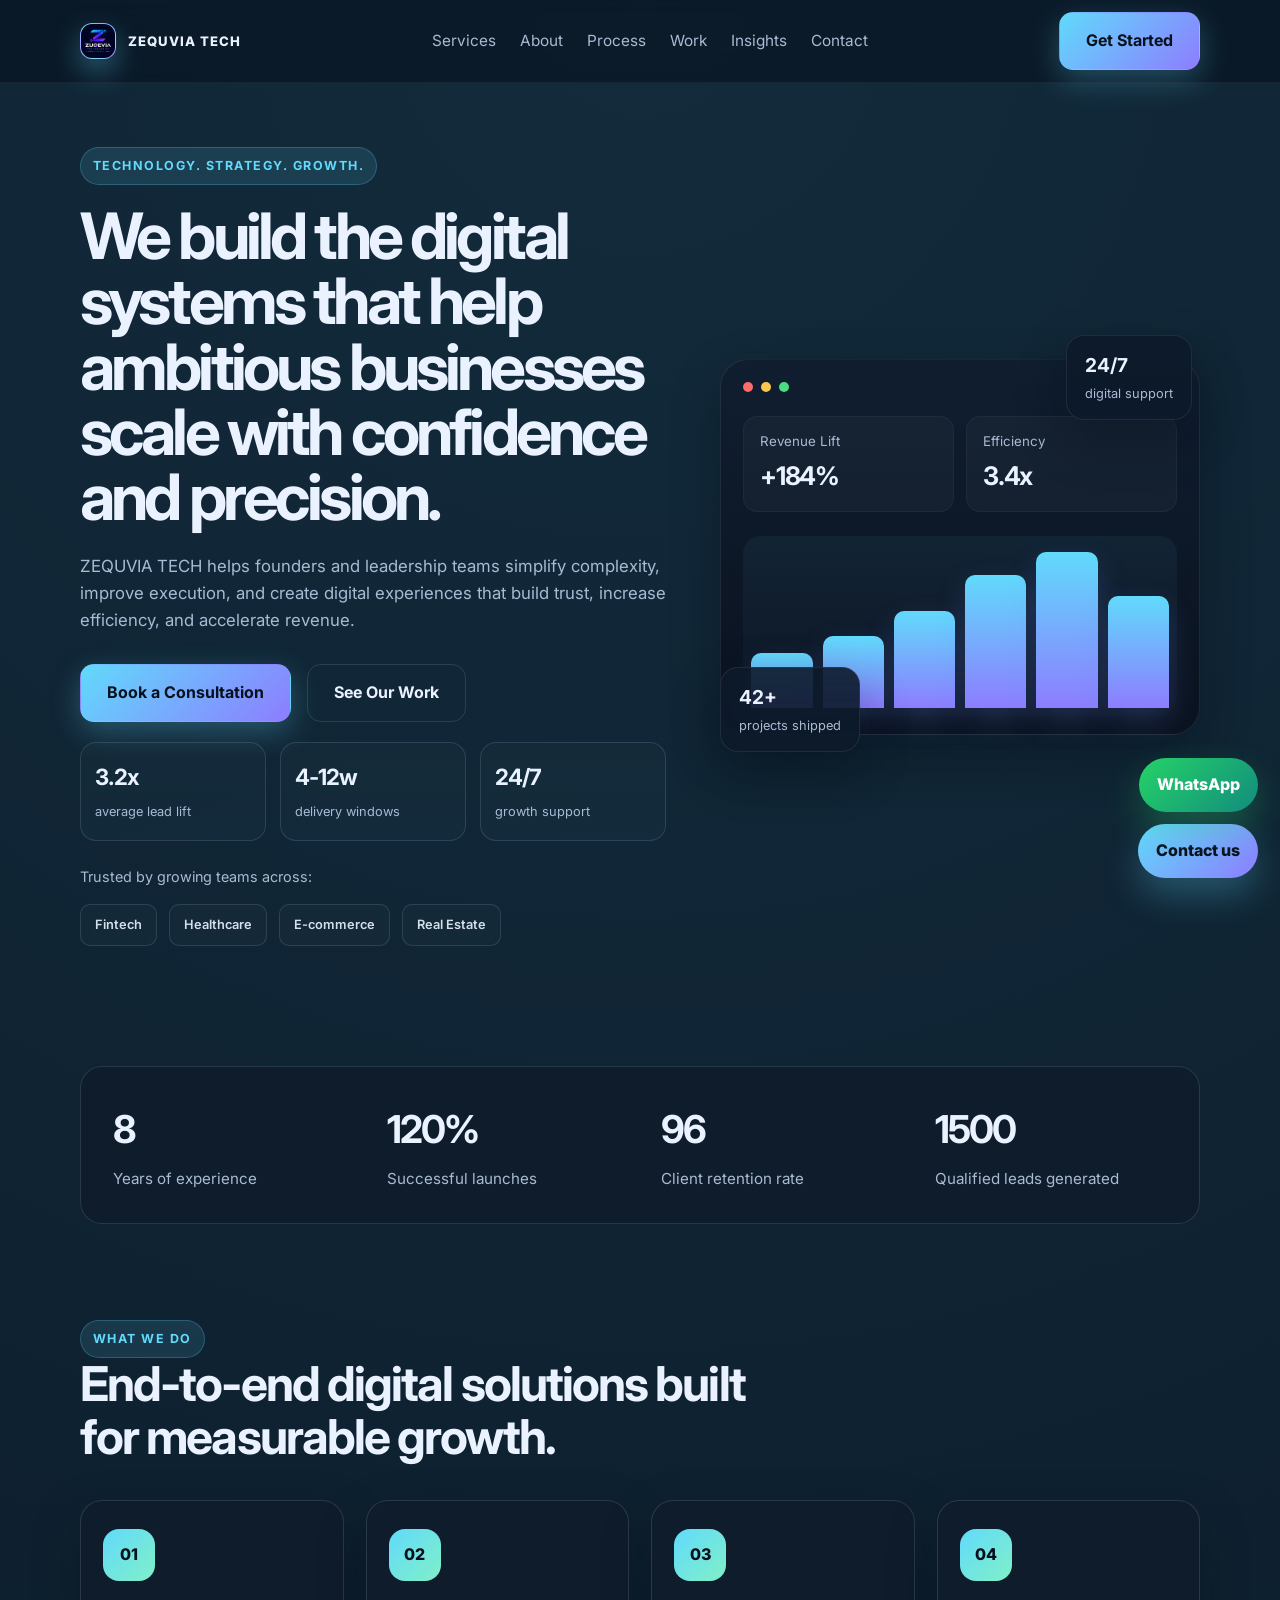
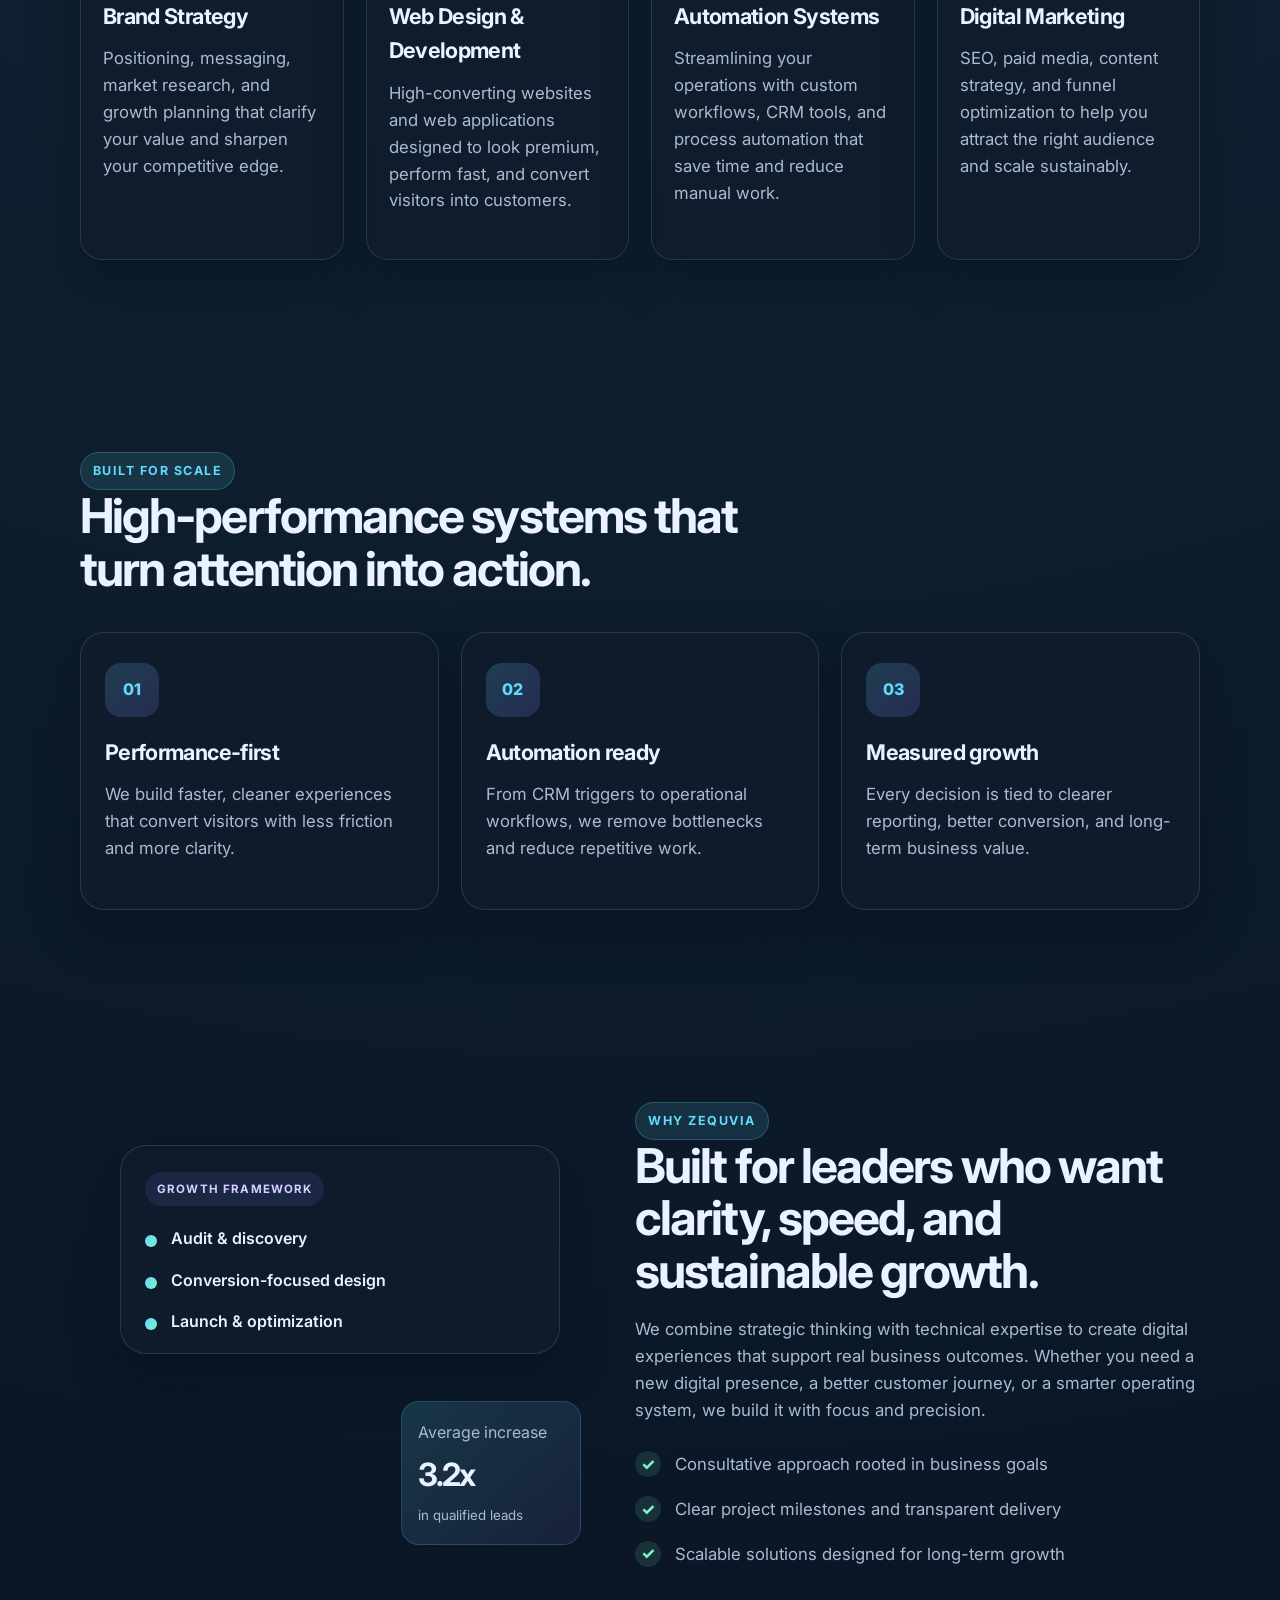
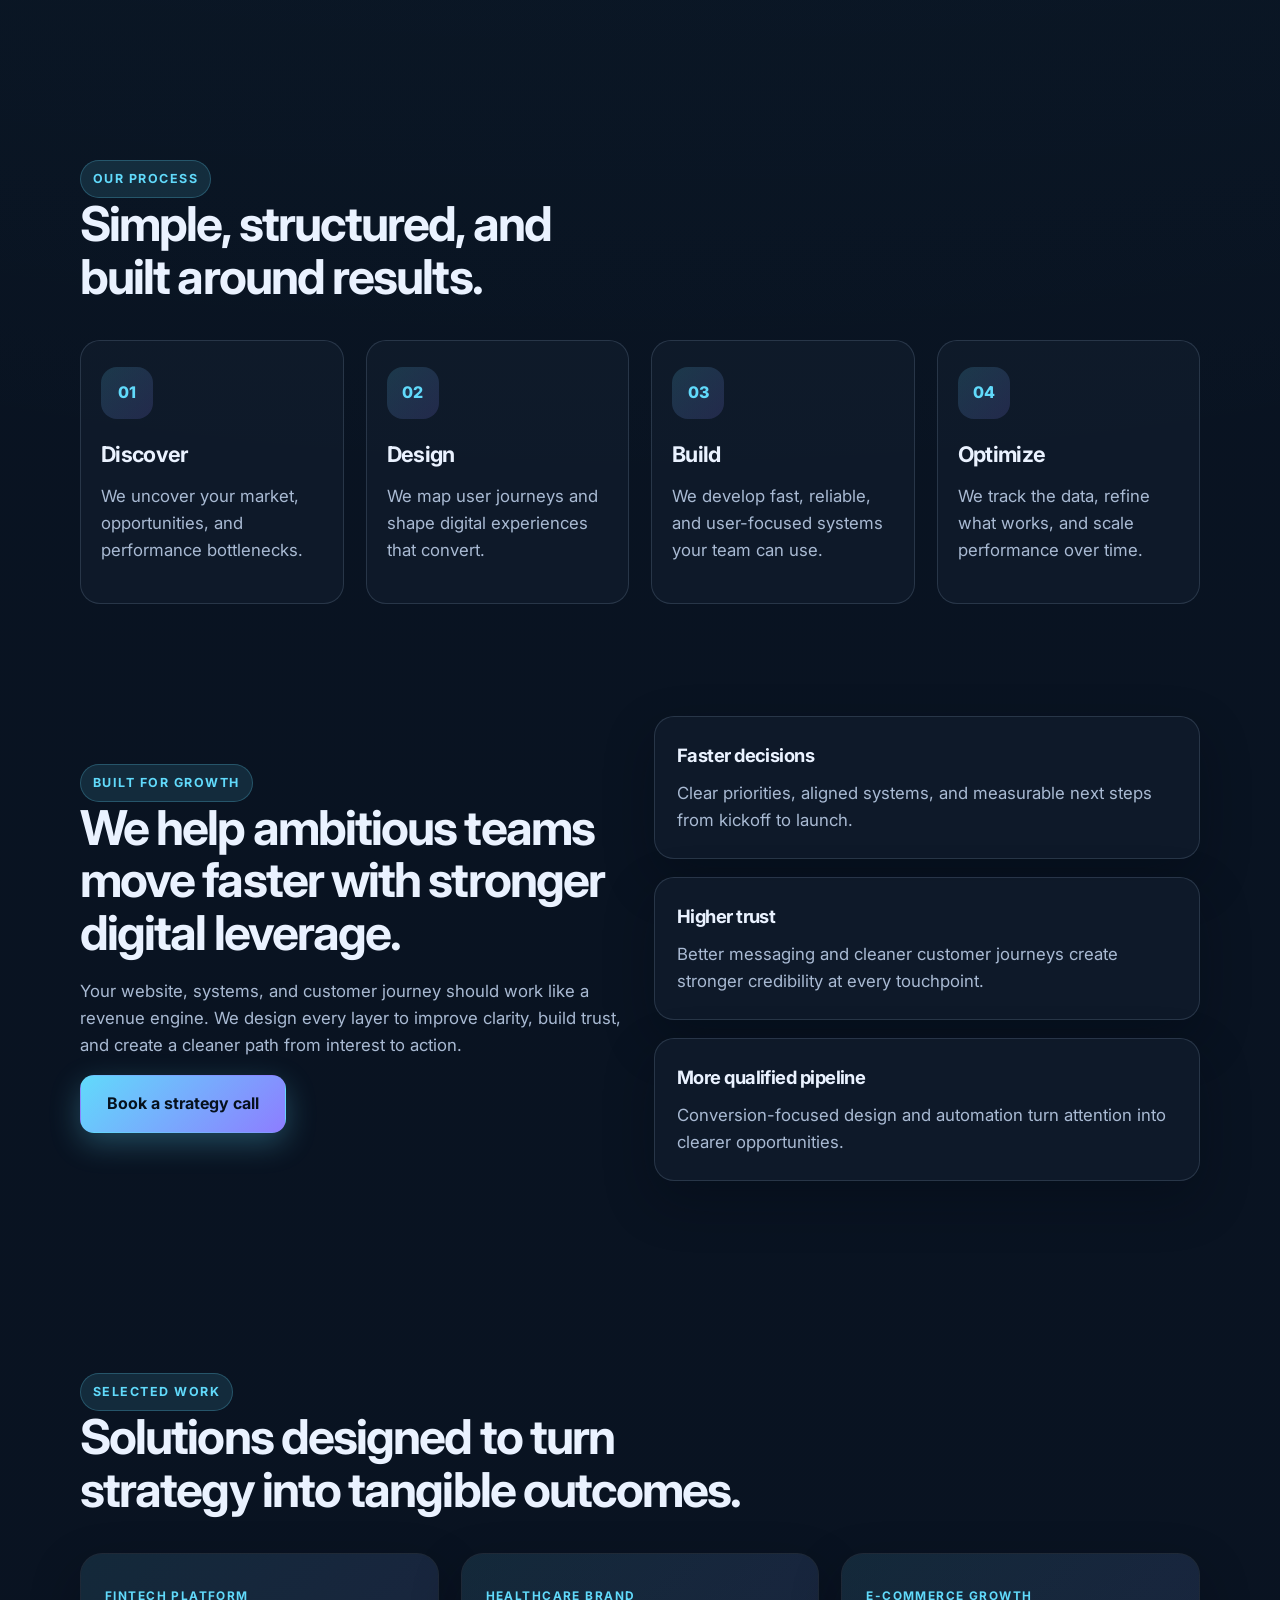
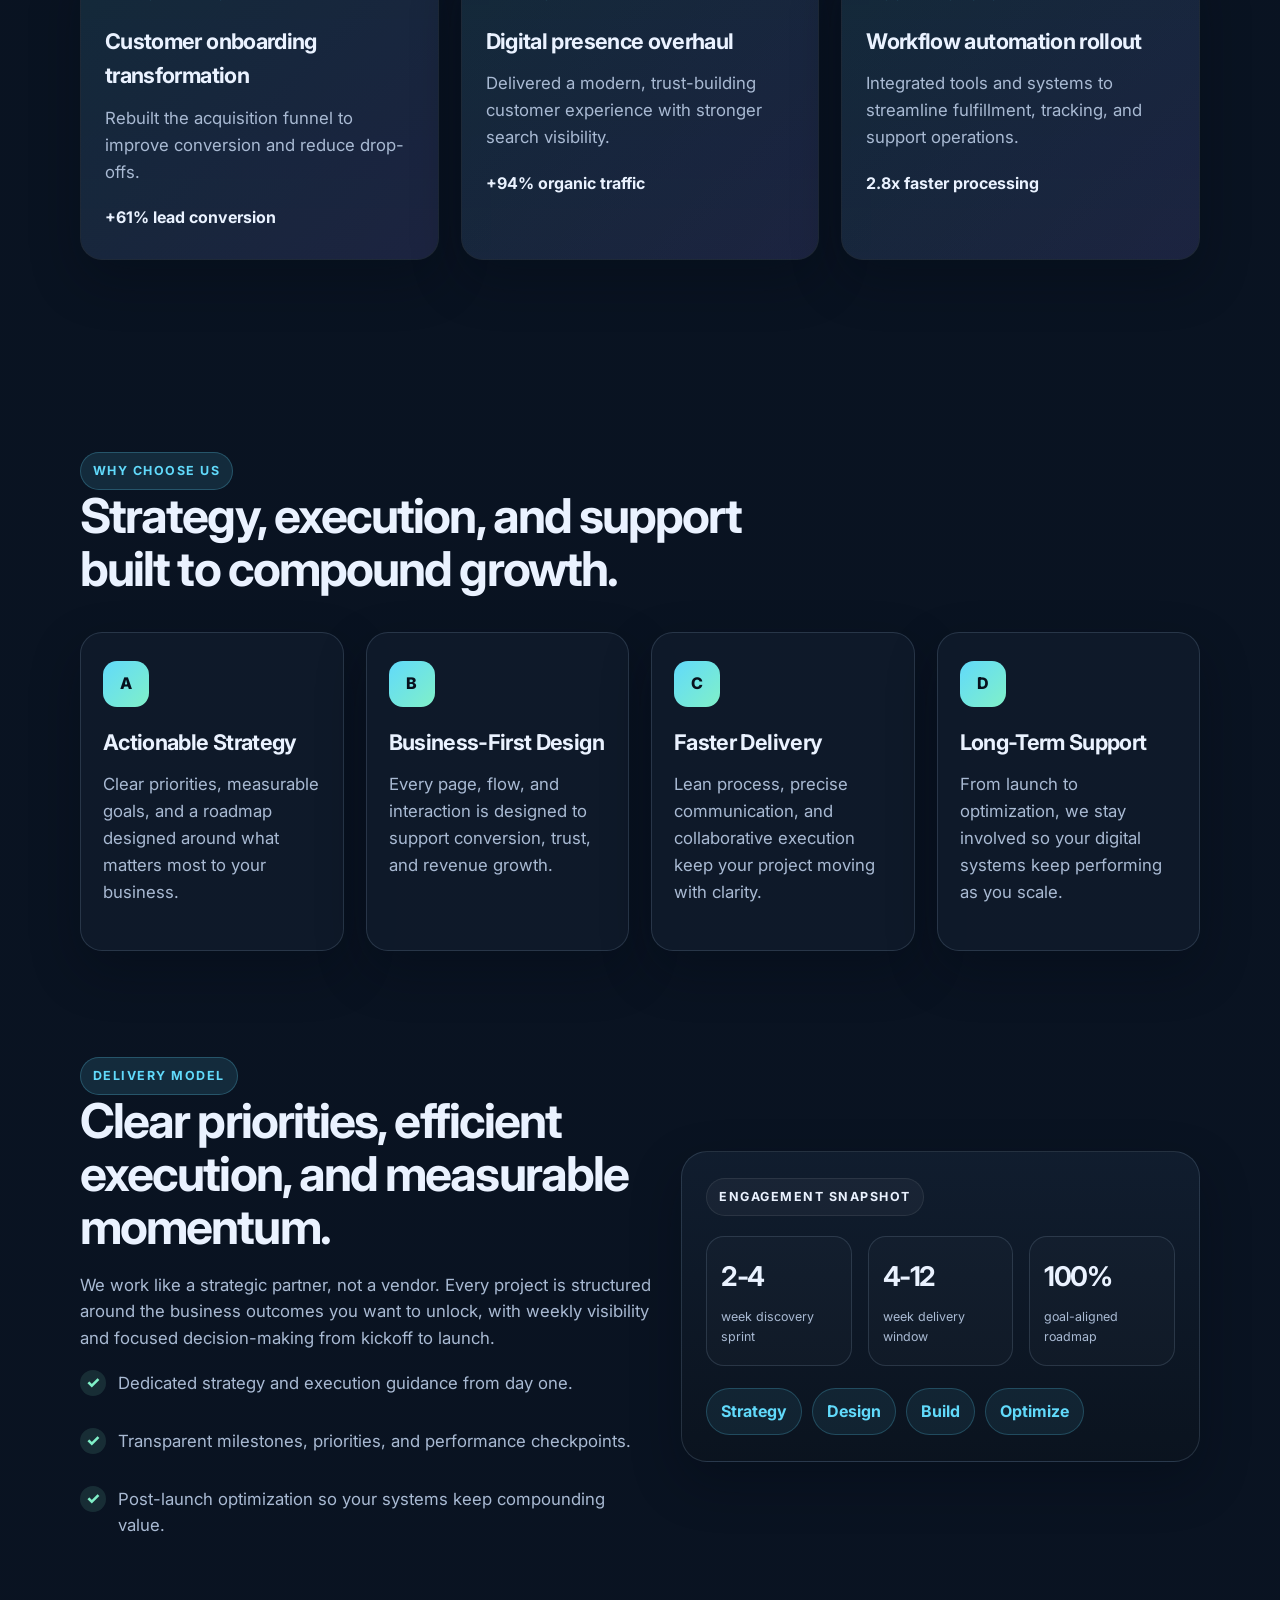
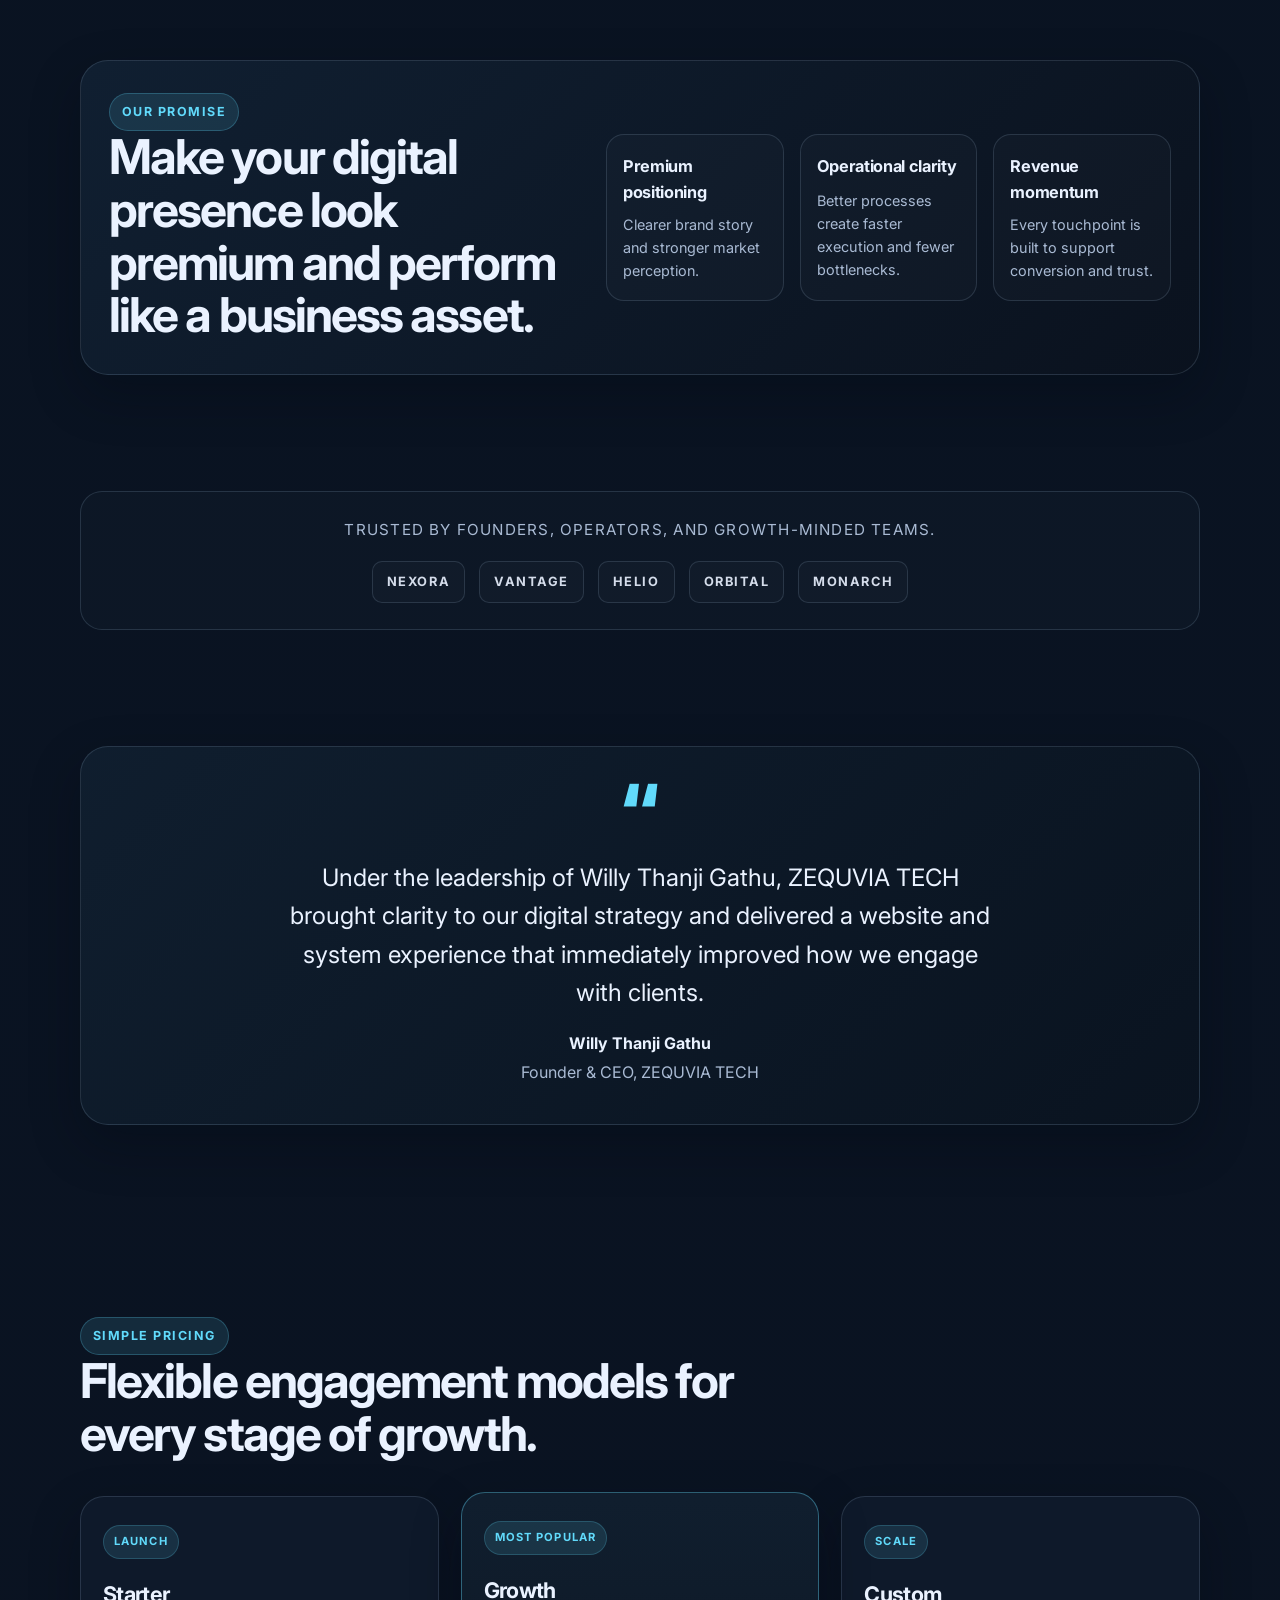
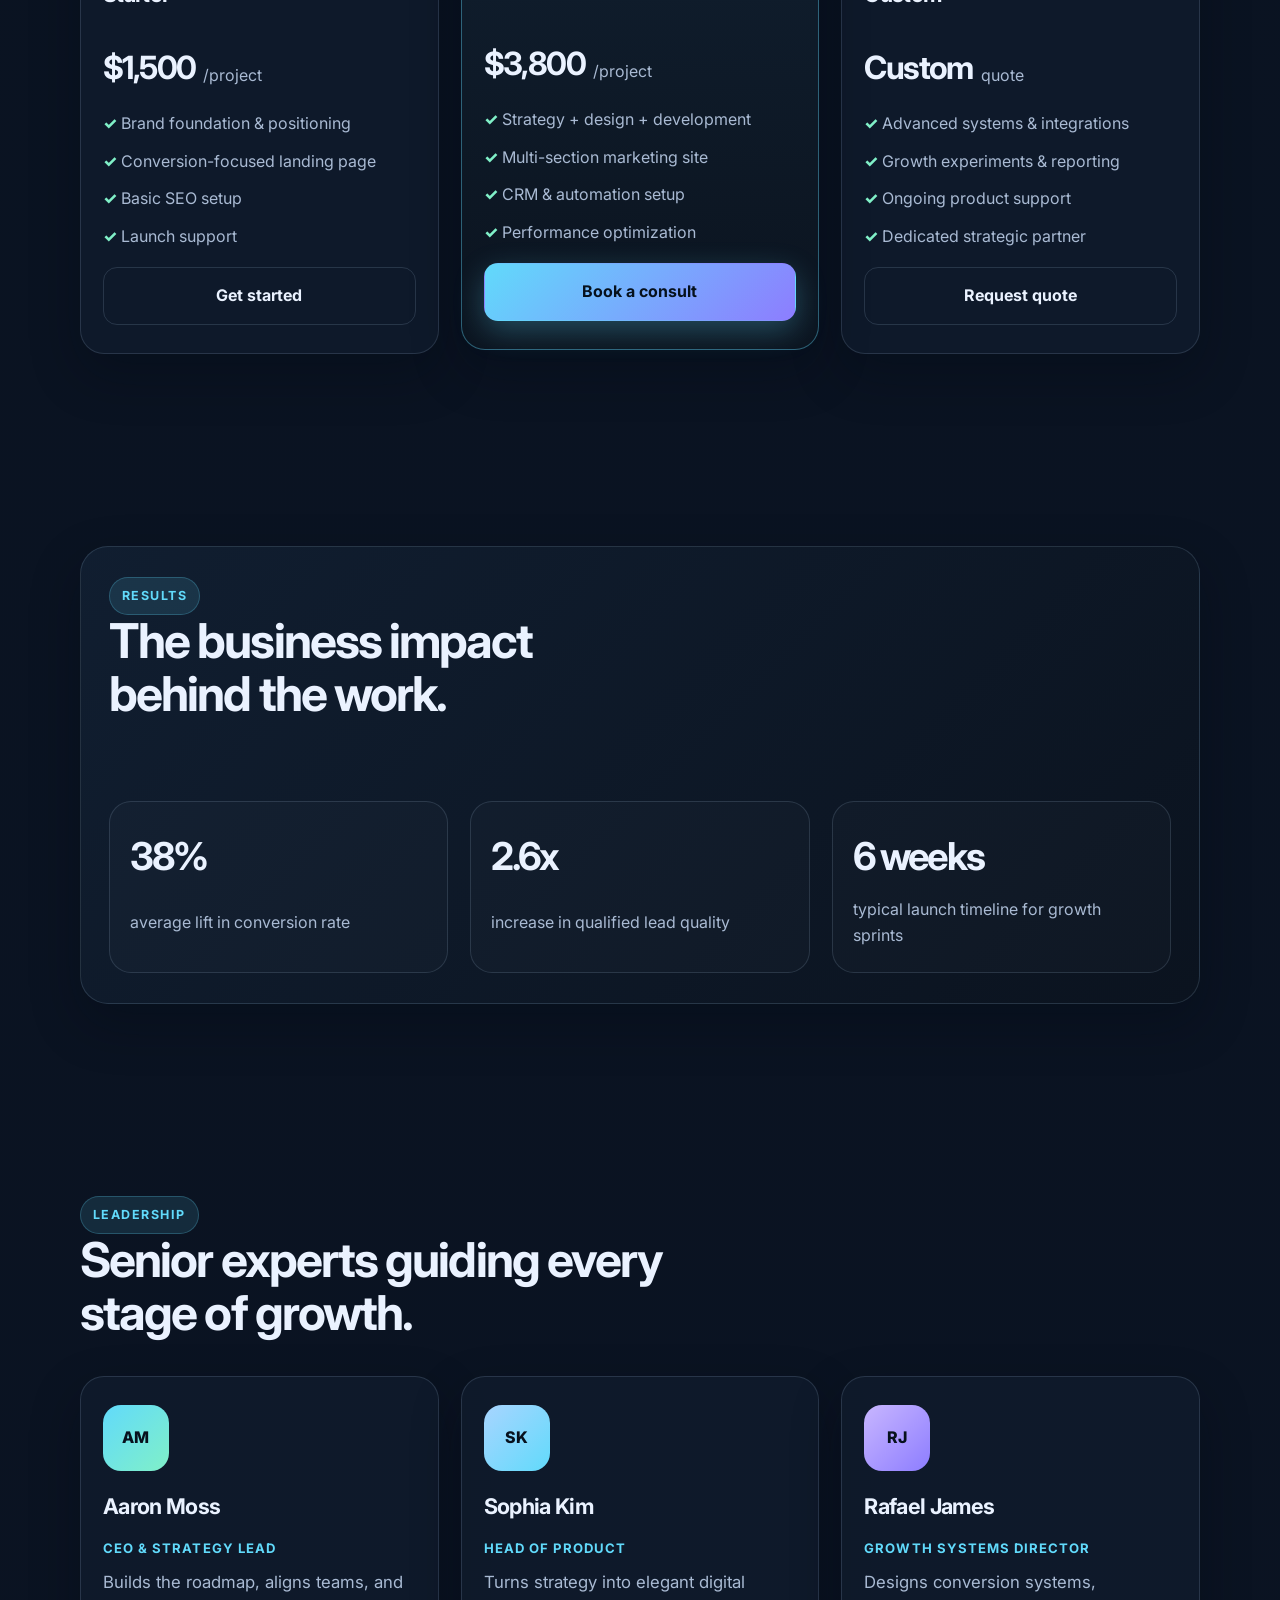
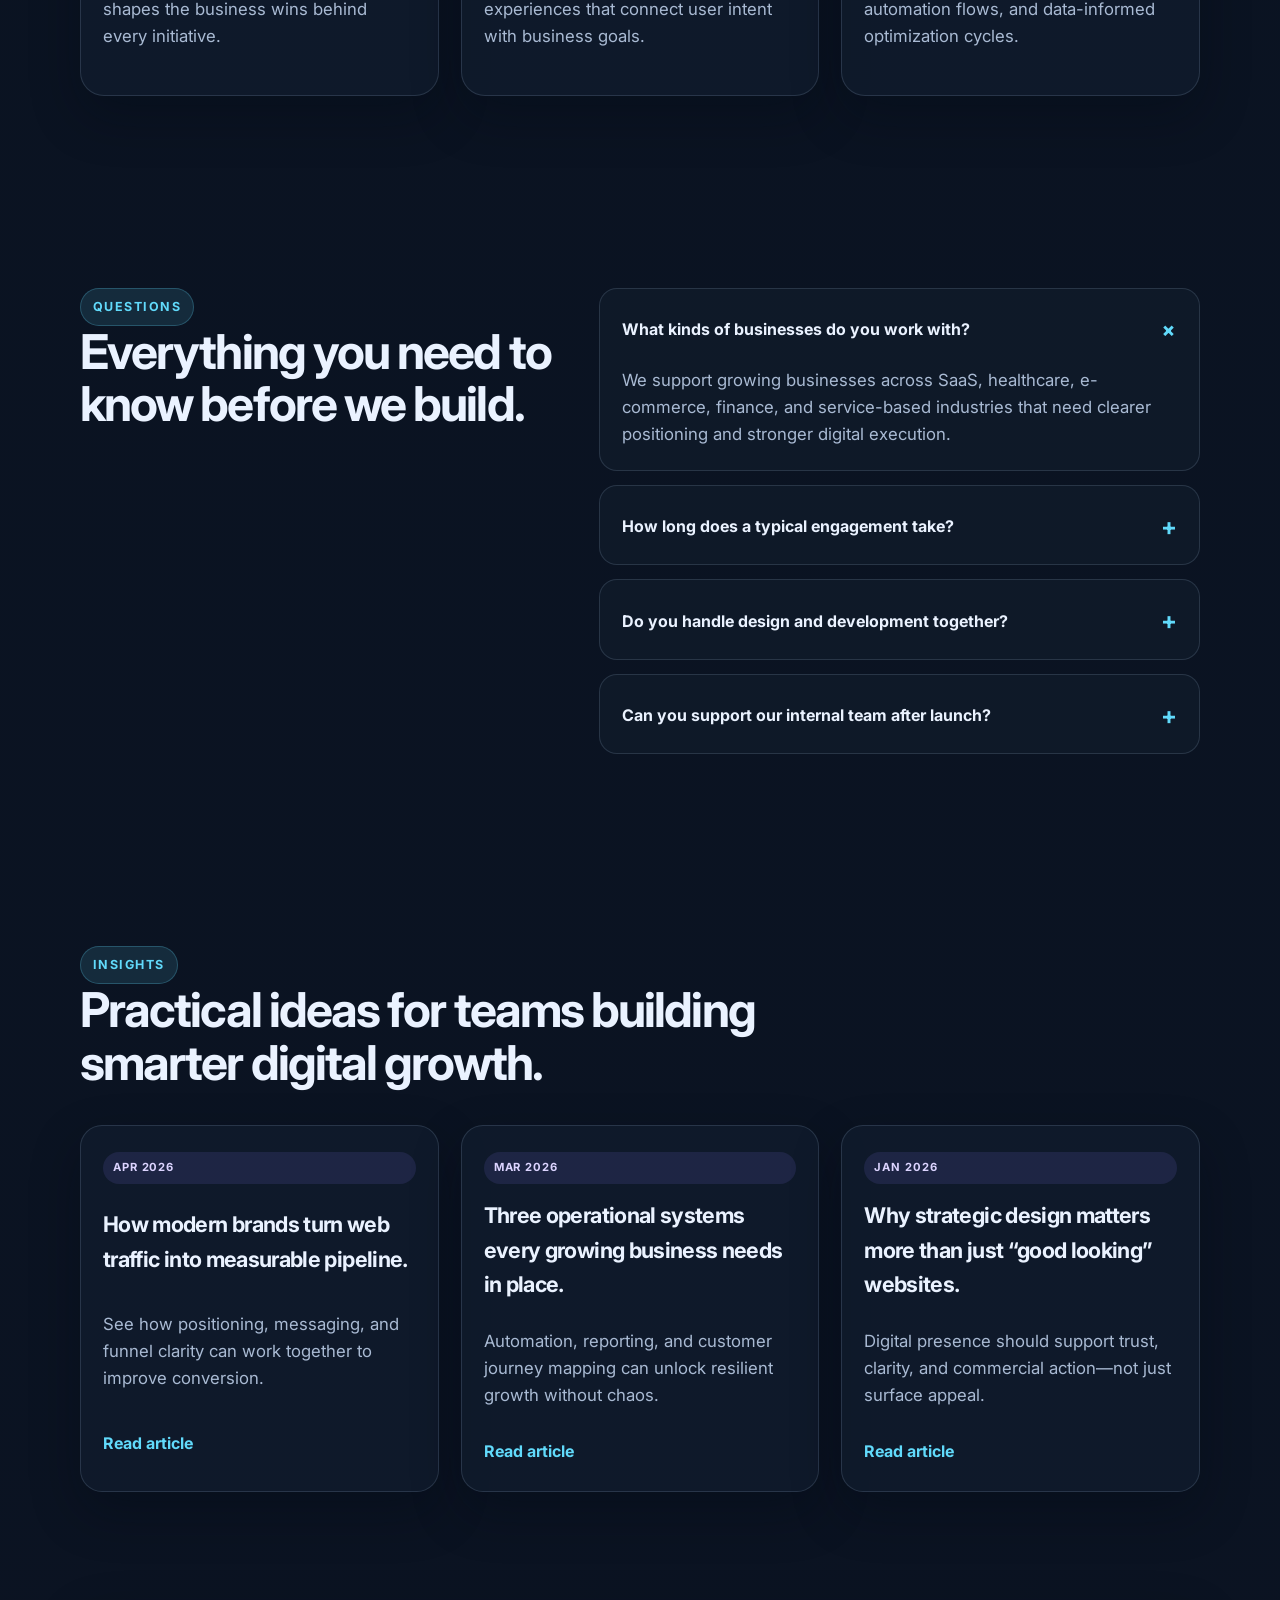
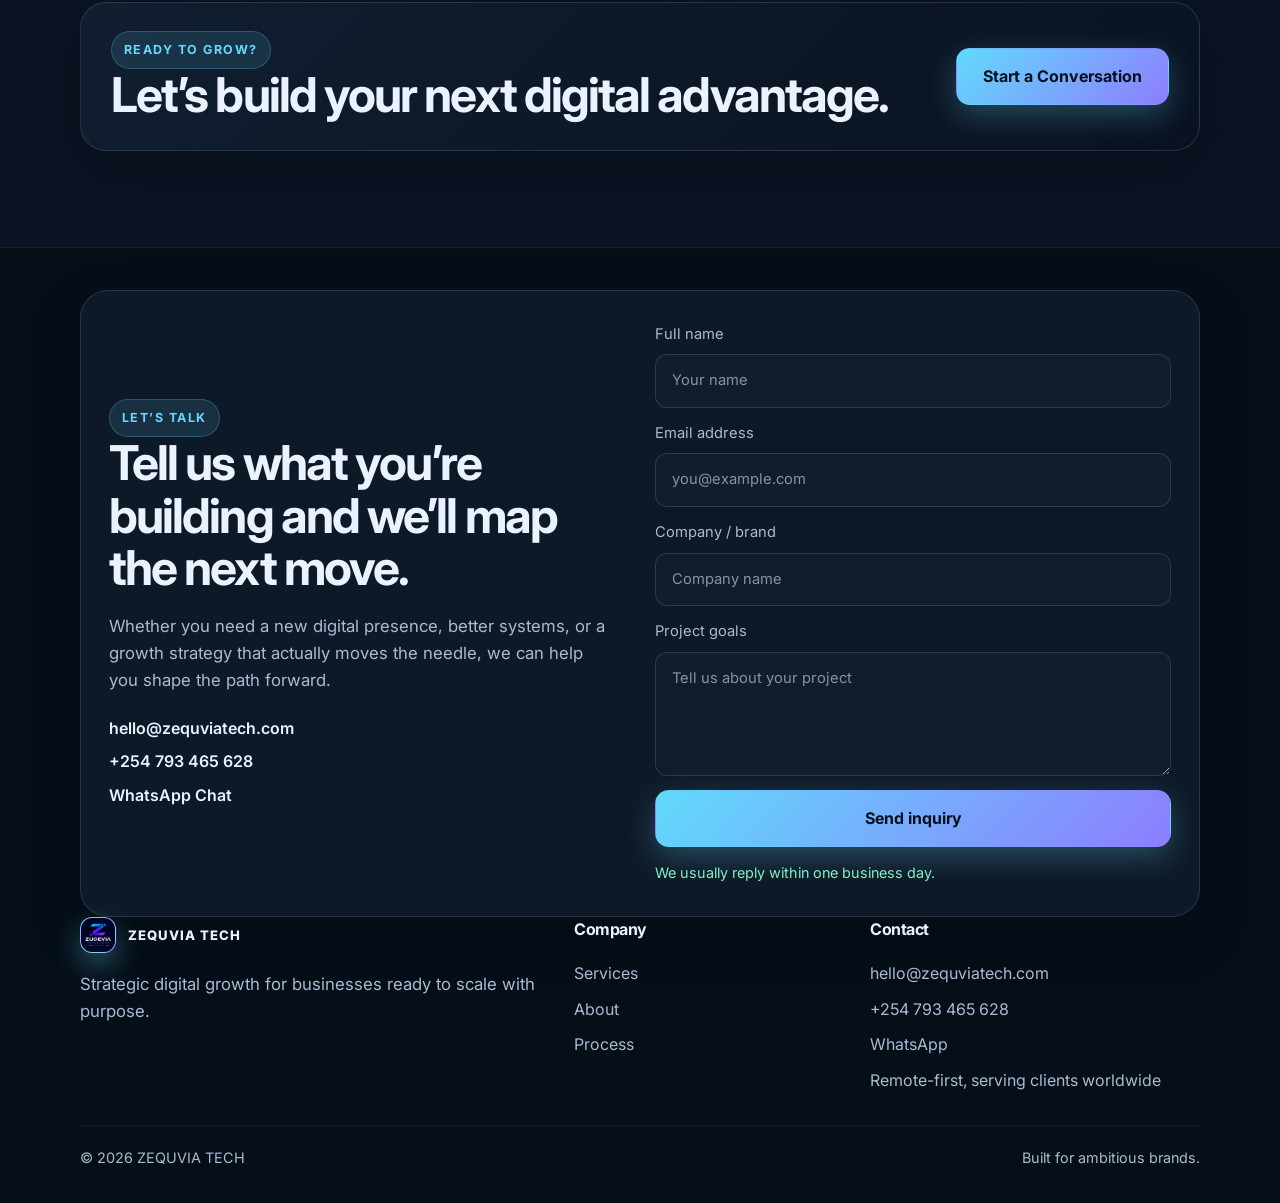
==== commit 0bbbbe60: "Add founder branding" ====
--- a/index.html
+++ b/index.html
@@ -508,12 +508,12 @@
         <div class="container testimonial-box">
           <div class="quote-mark">“</div>
           <p>
-            ZEQUVIA TECH brought clarity to our digital strategy and delivered a
+            Under the leadership of Willy Thanji Gathu, ZEQUVIA TECH brought clarity to our digital strategy and delivered a
             website and system experience that immediately improved how we engage with clients.
           </p>
           <div class="person">
-            <strong>Daniel Morgan</strong>
-            <span>Founder, Northline Ventures</span>
+            <strong>Willy Thanji Gathu</strong>
+            <span>Founder & CEO, ZEQUVIA TECH</span>
           </div>
         </div>
       </section>
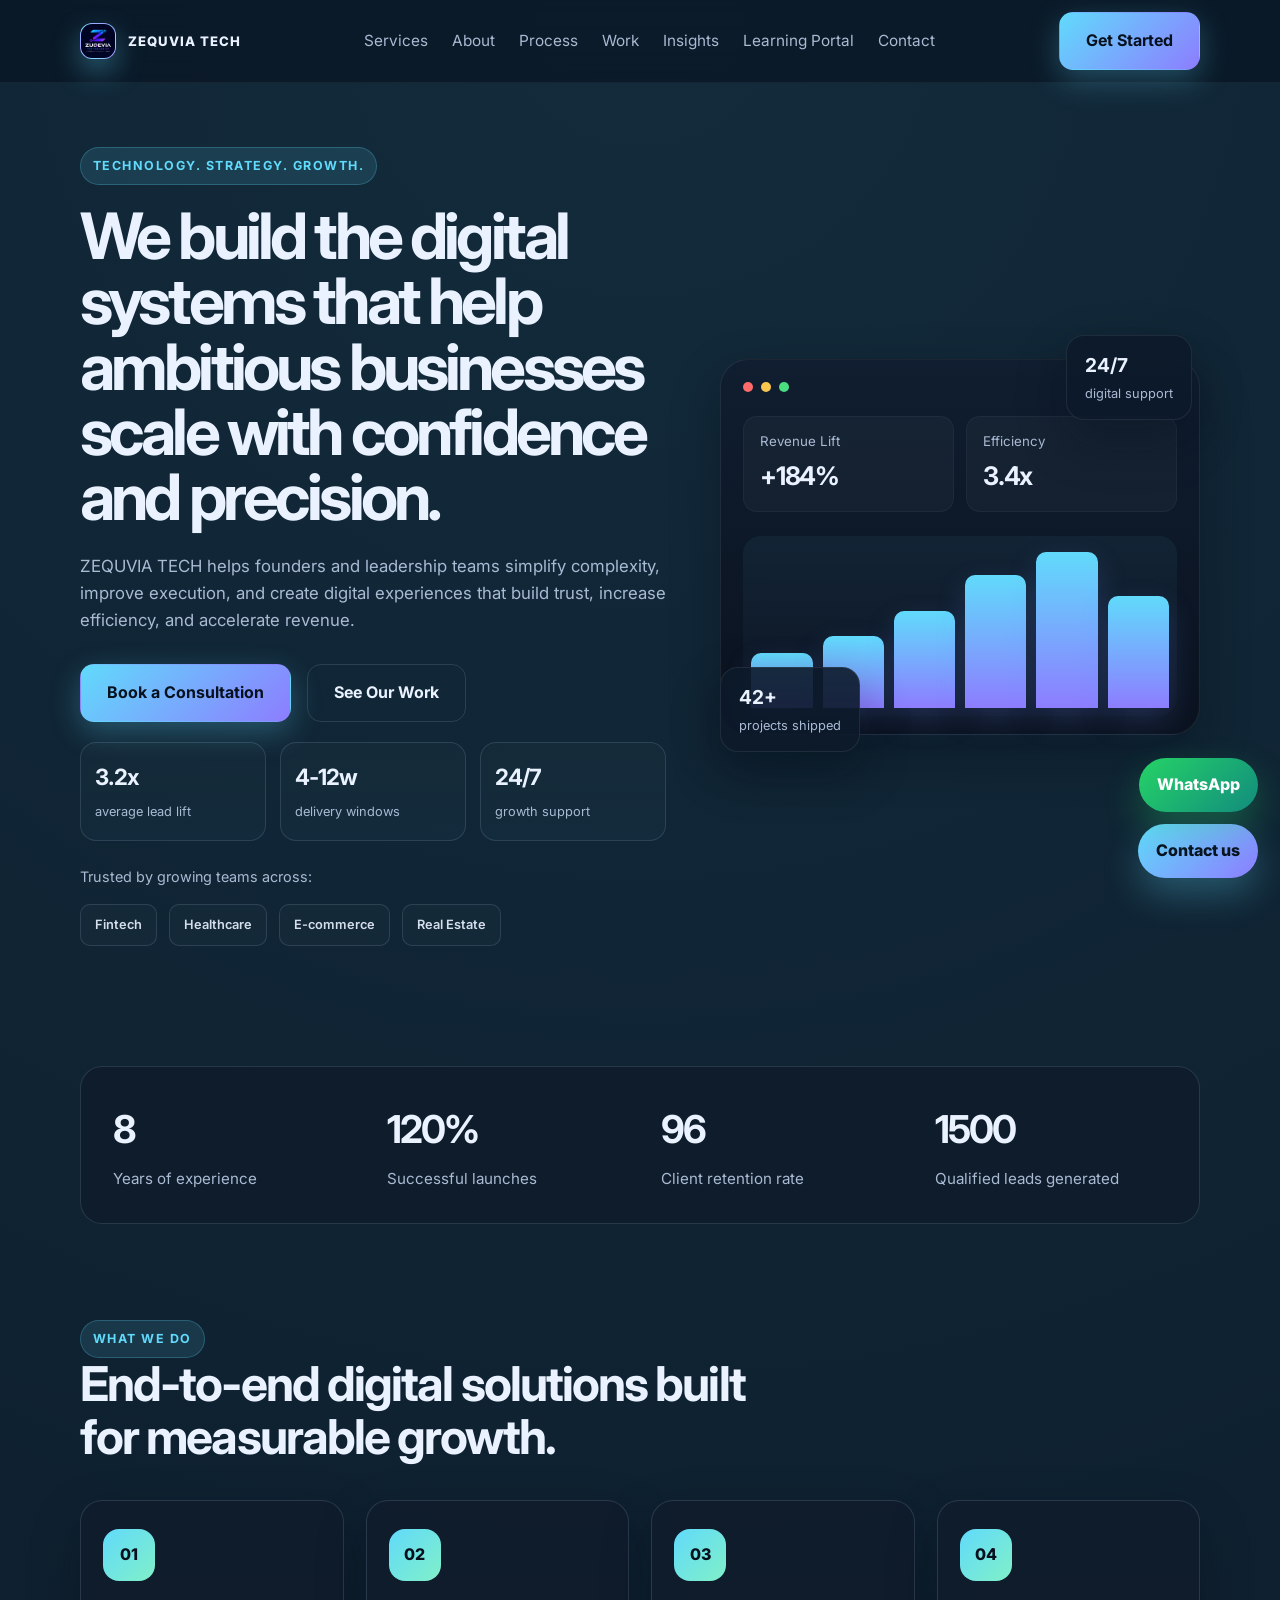
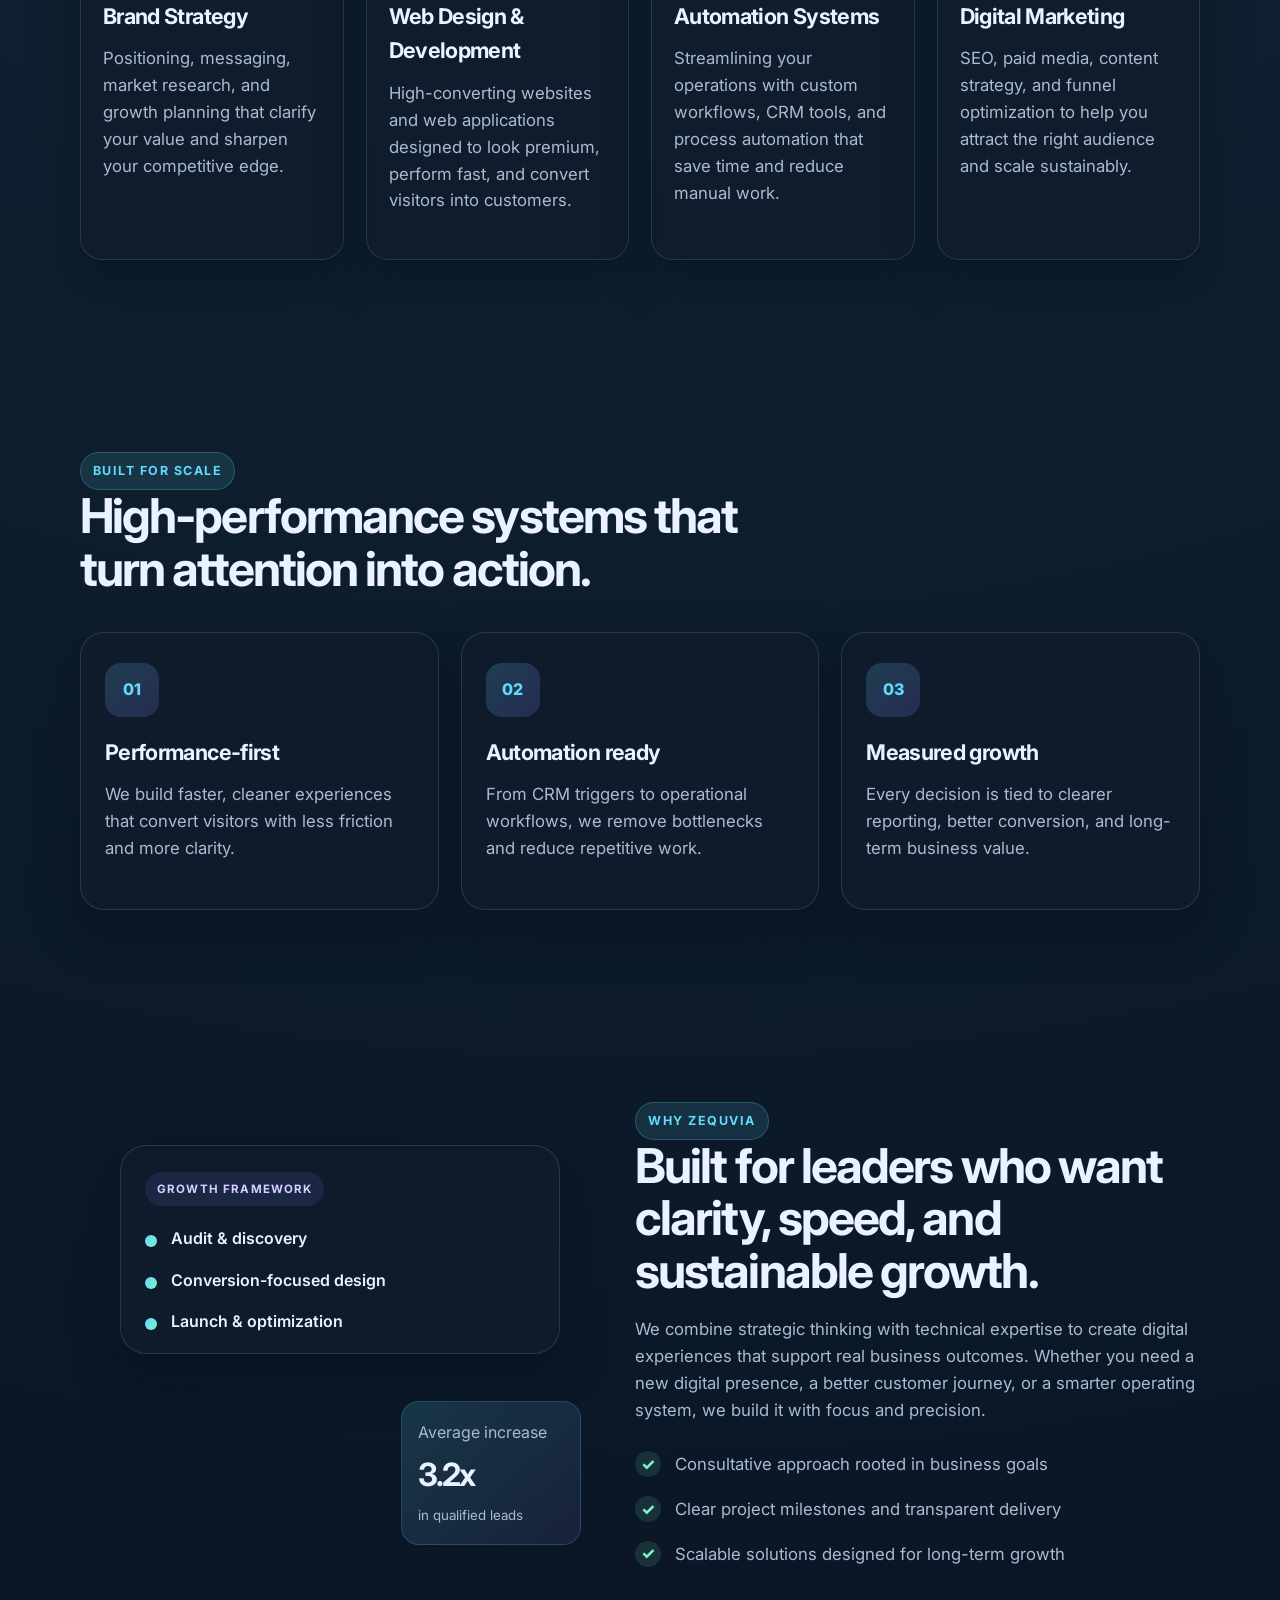
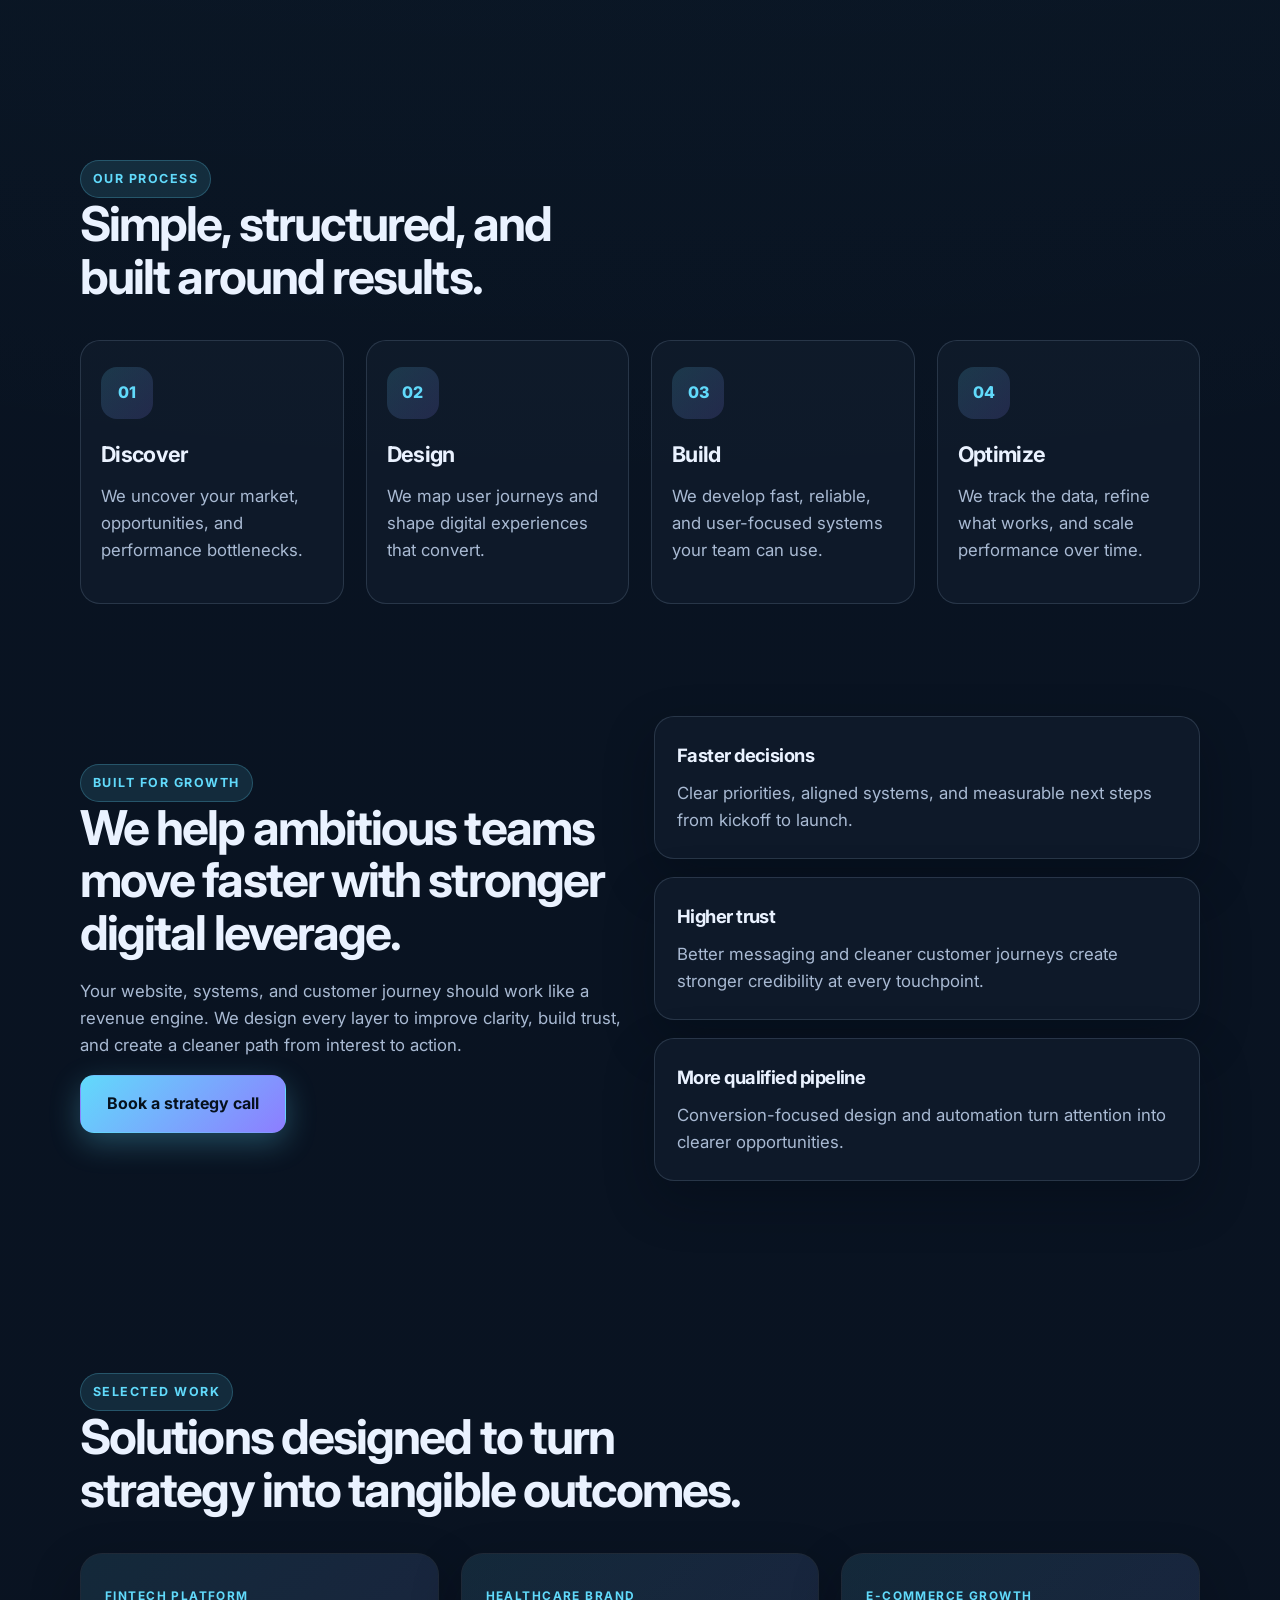
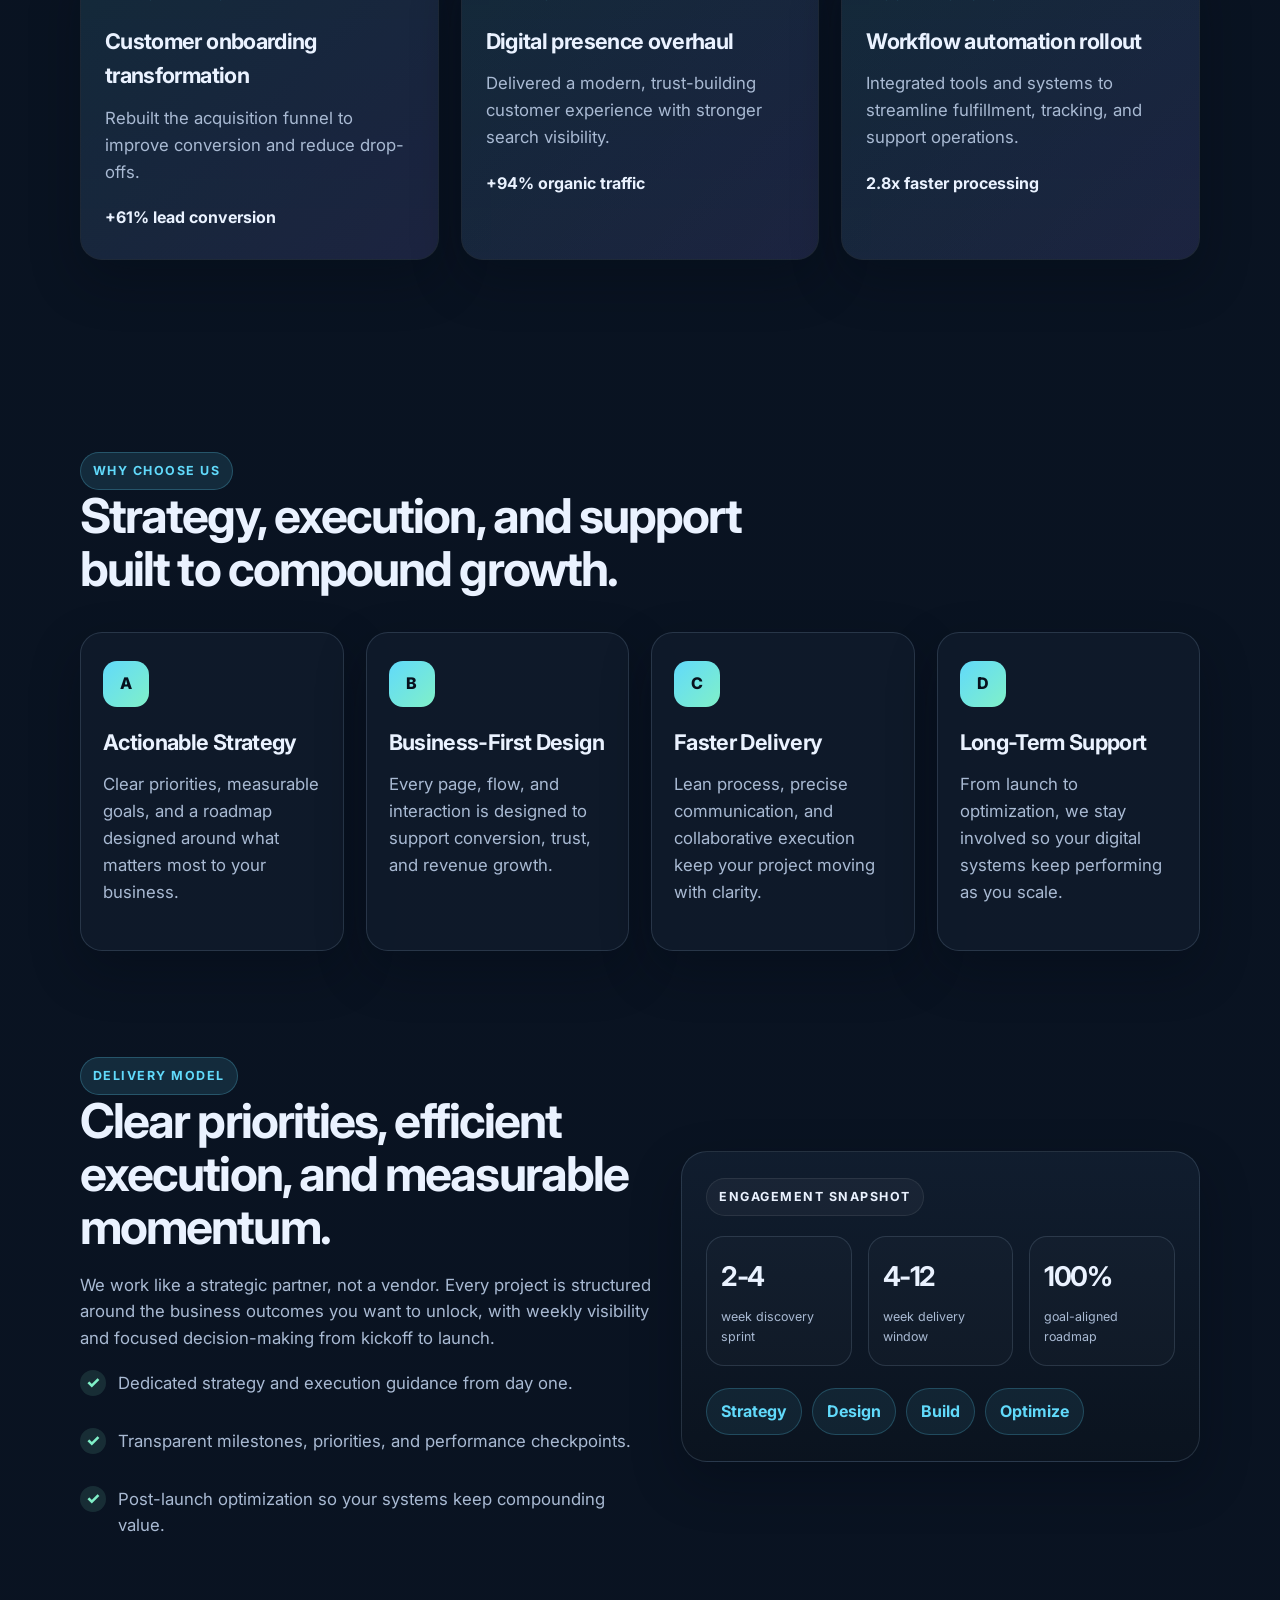
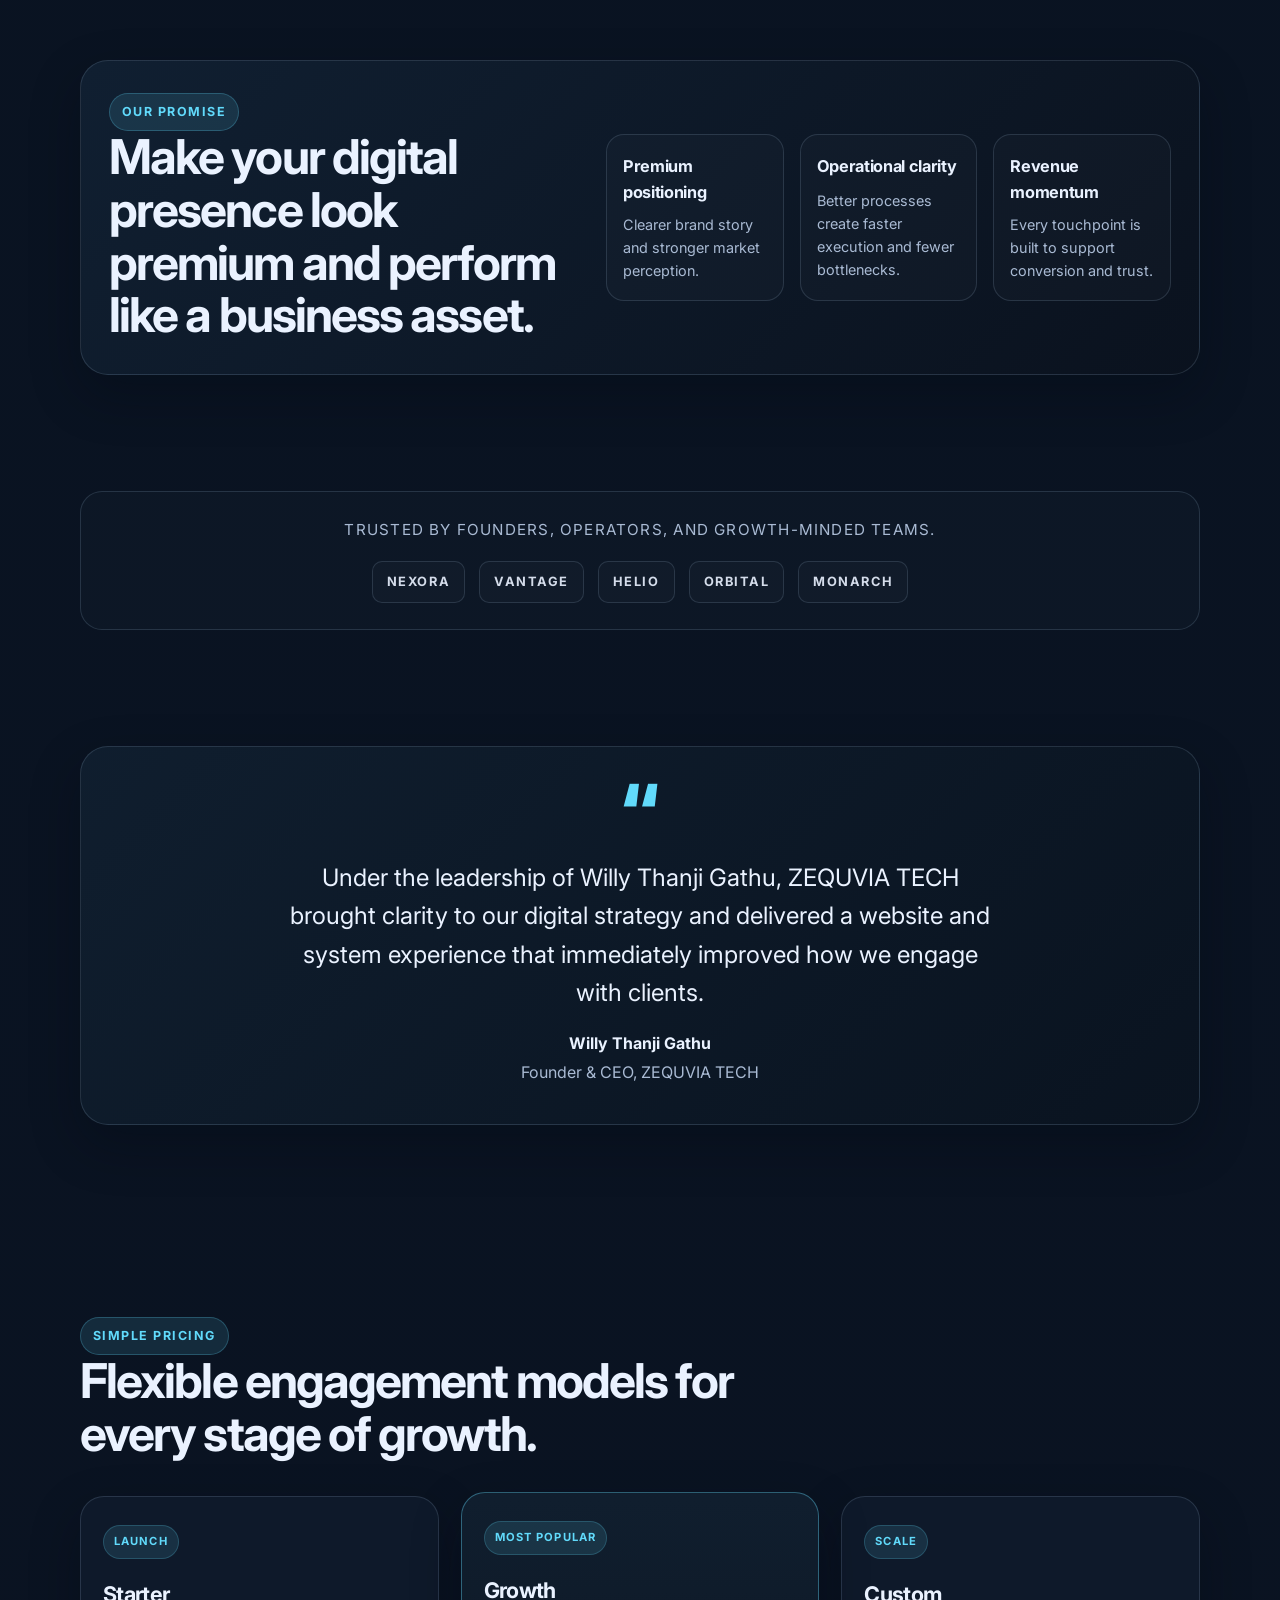
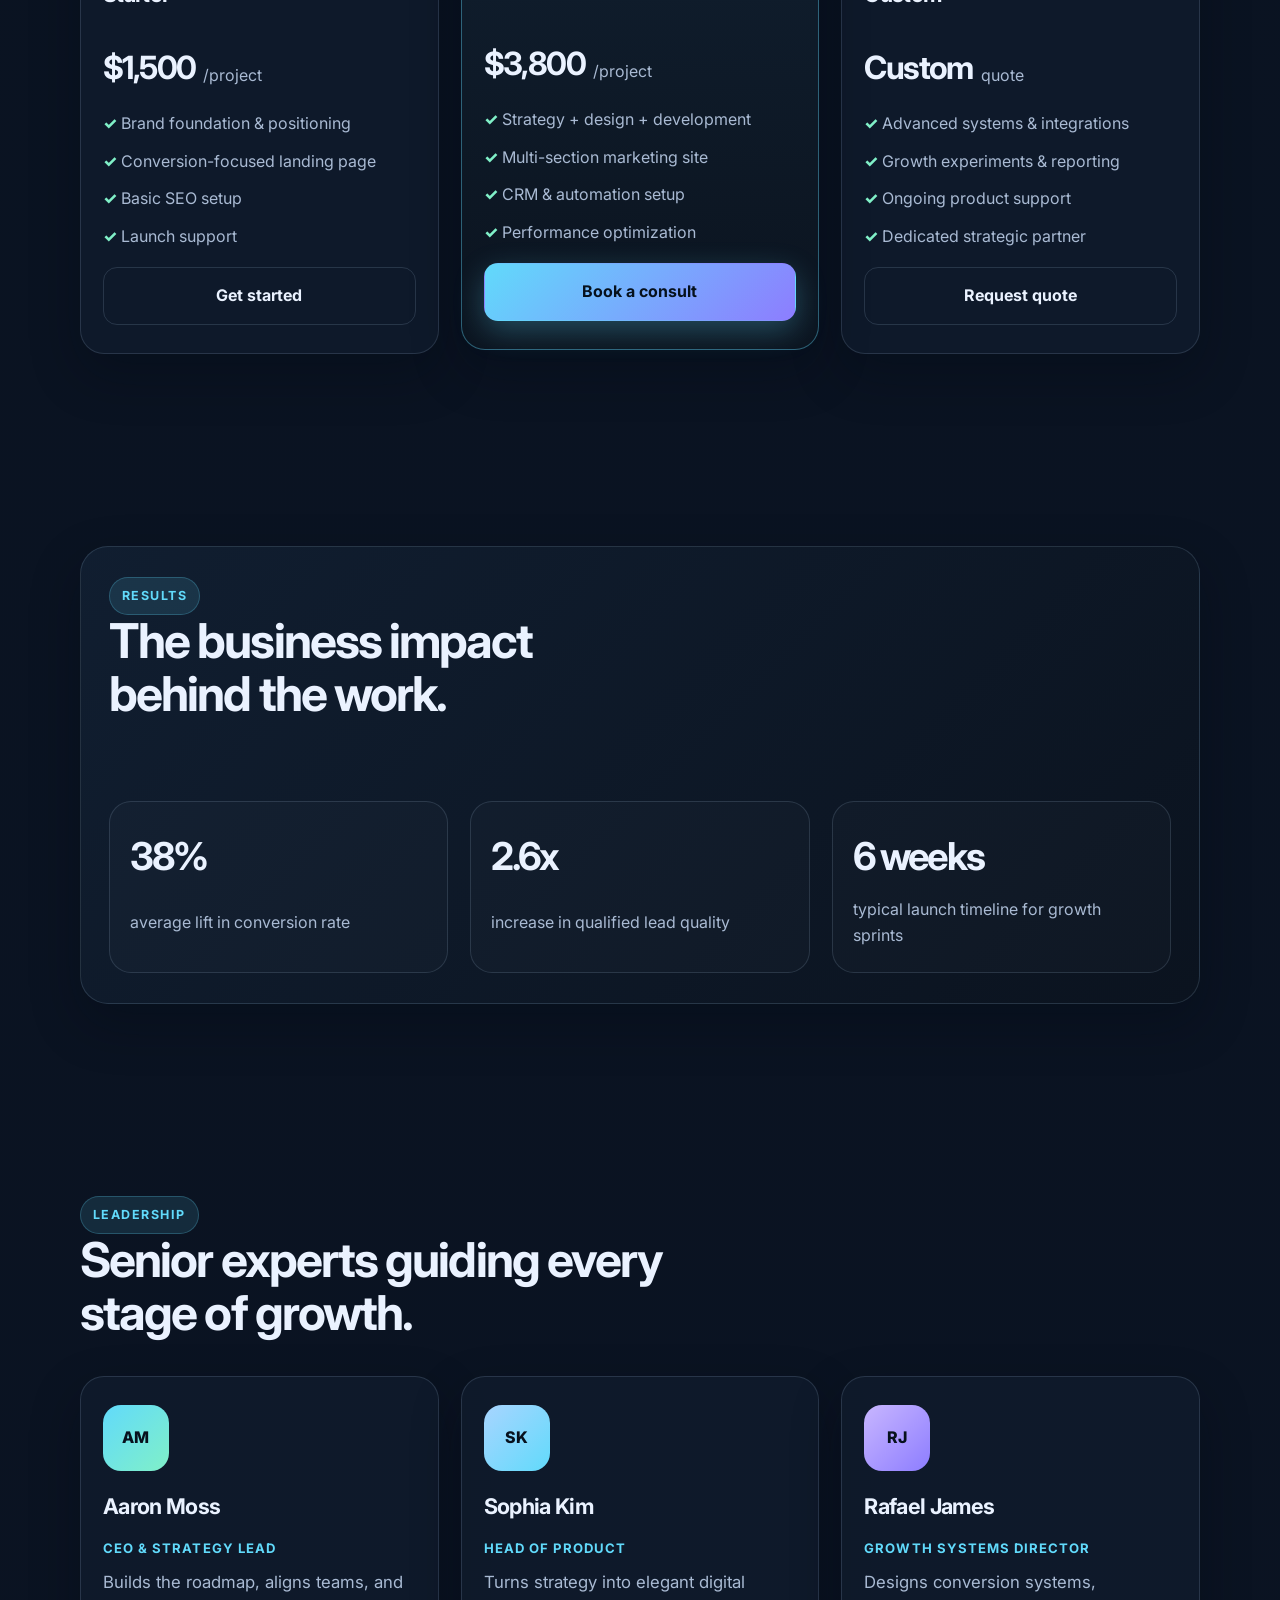
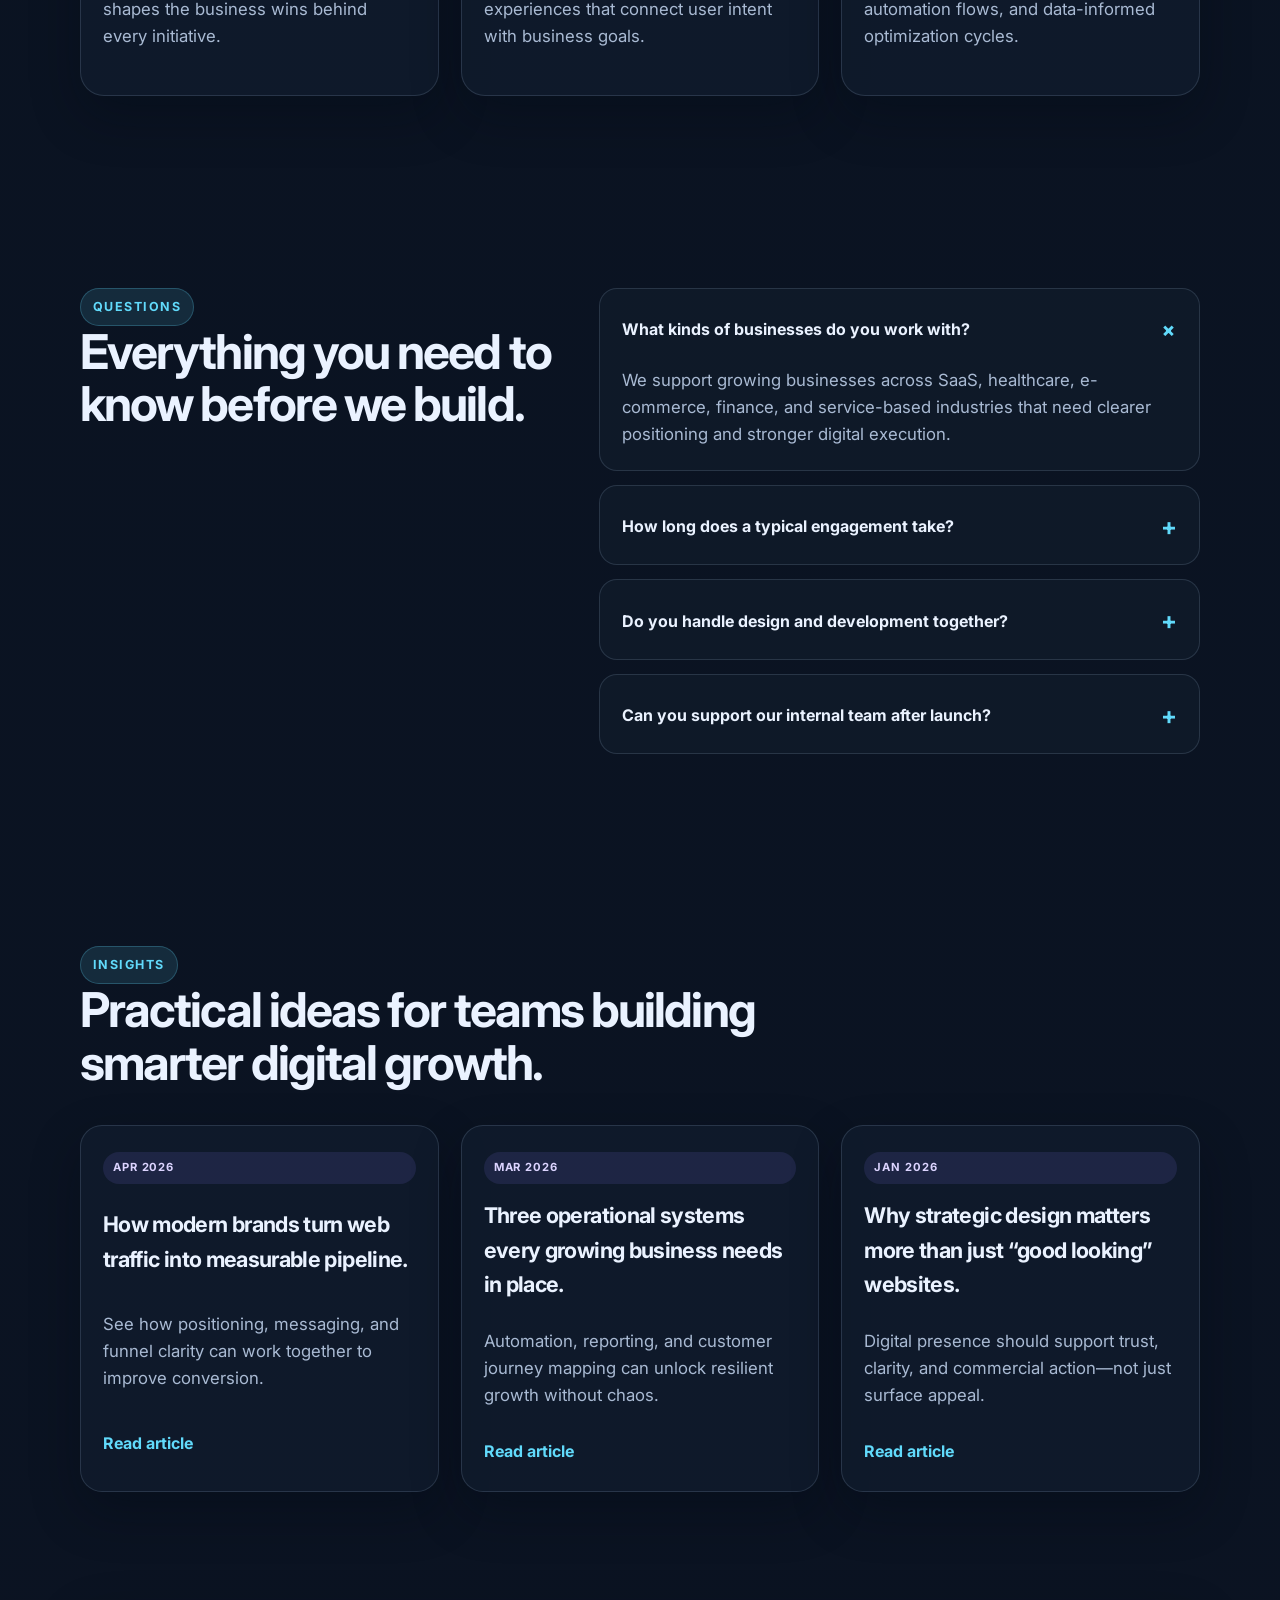
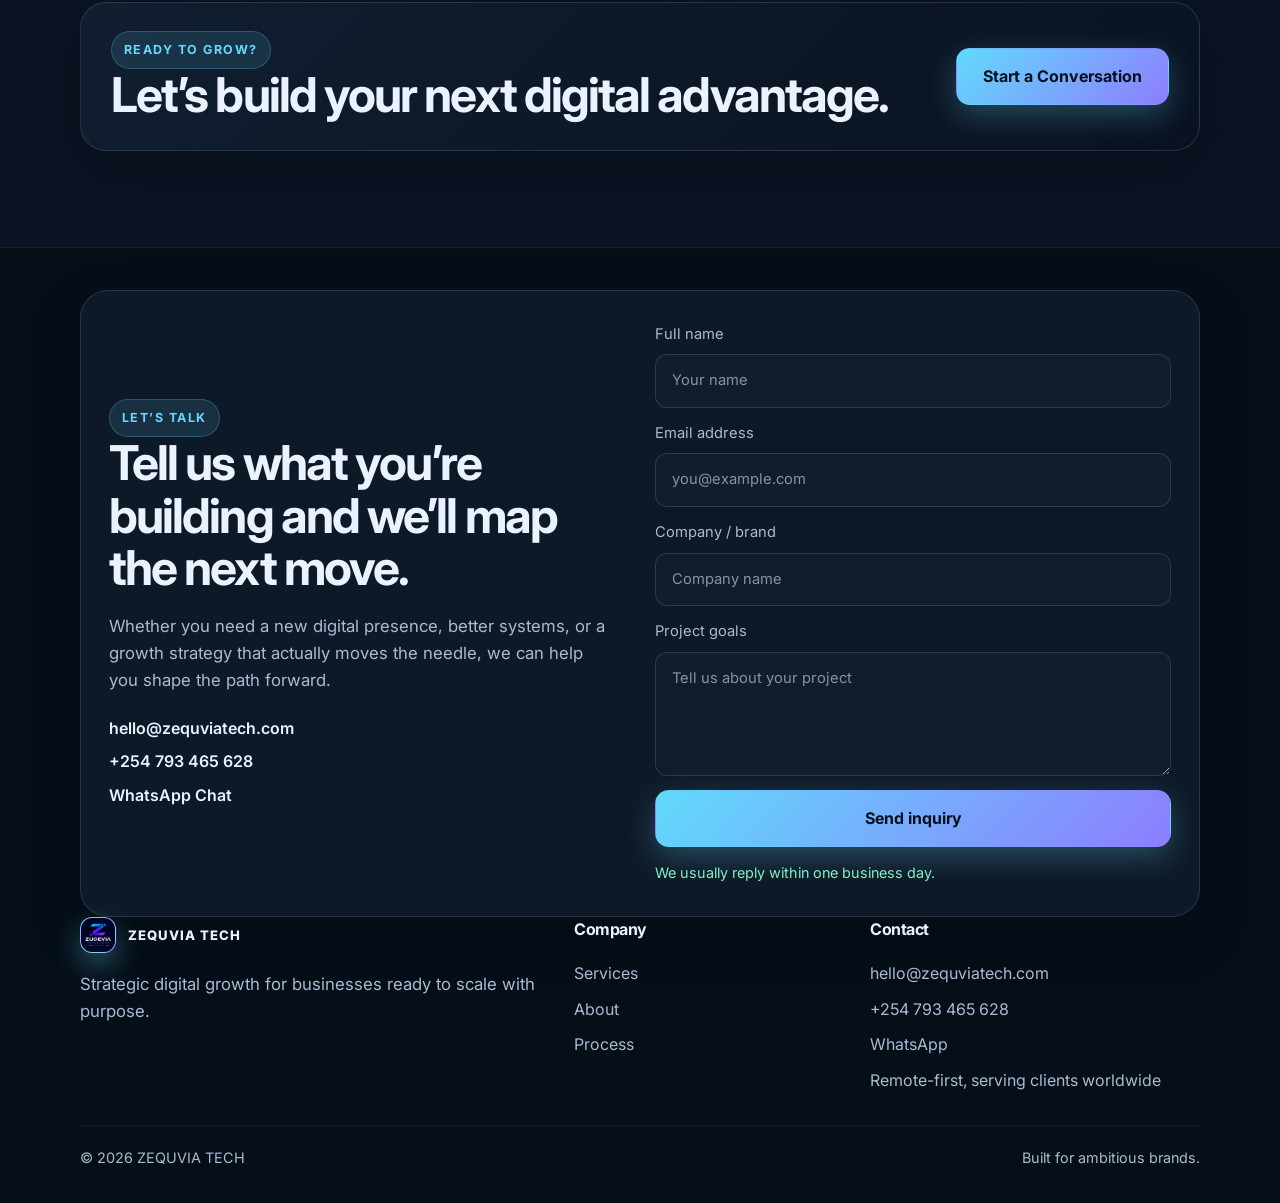
==== commit 728037ce: "Add Atlas Academy learning portal Co-authored-by: Copilot <223556219+Copilot@users.noreply.github.co" ====
--- a/index.html
+++ b/index.html
@@ -44,6 +44,7 @@
           <a href="#process">Process</a>
           <a href="#work">Work</a>
           <a href="blog.html">Insights</a>
+          <a href="education.html">Learning Portal</a>
           <a href="contact.html">Contact</a>
         </nav>
 
--- a/styles.css
+++ b/styles.css
@@ -1396,6 +1396,40 @@
   display: grid;
   grid-template-columns: repeat(2, minmax(0, 1fr));
   gap: 24px;
+}
+
+.founder-feature {
+  display: grid;
+  grid-template-columns: 360px minmax(0, 1fr);
+  gap: 28px;
+  align-items: center;
+  padding: 28px 22px;
+  margin-bottom: 24px;
+  border-radius: 28px;
+  border: 1px solid var(--border);
+  background: linear-gradient(135deg, rgba(17, 32, 50, 0.9), rgba(9, 16, 27, 0.96));
+  box-shadow: var(--shadow);
+}
+
+.founder-photo-wrap {
+  width: 100%;
+  border-radius: 22px;
+  overflow: hidden;
+  border: 1px solid rgba(255, 255, 255, 0.08);
+  background: rgba(12, 18, 29, 0.9);
+}
+
+.founder-photo {
+  display: block;
+  width: 100%;
+  height: 440px;
+  object-fit: cover;
+  object-position: center top;
+}
+
+.founder-copy h2 {
+  margin-top: 10px;
+  margin-bottom: 12px;
 }
 
 .page-card {
